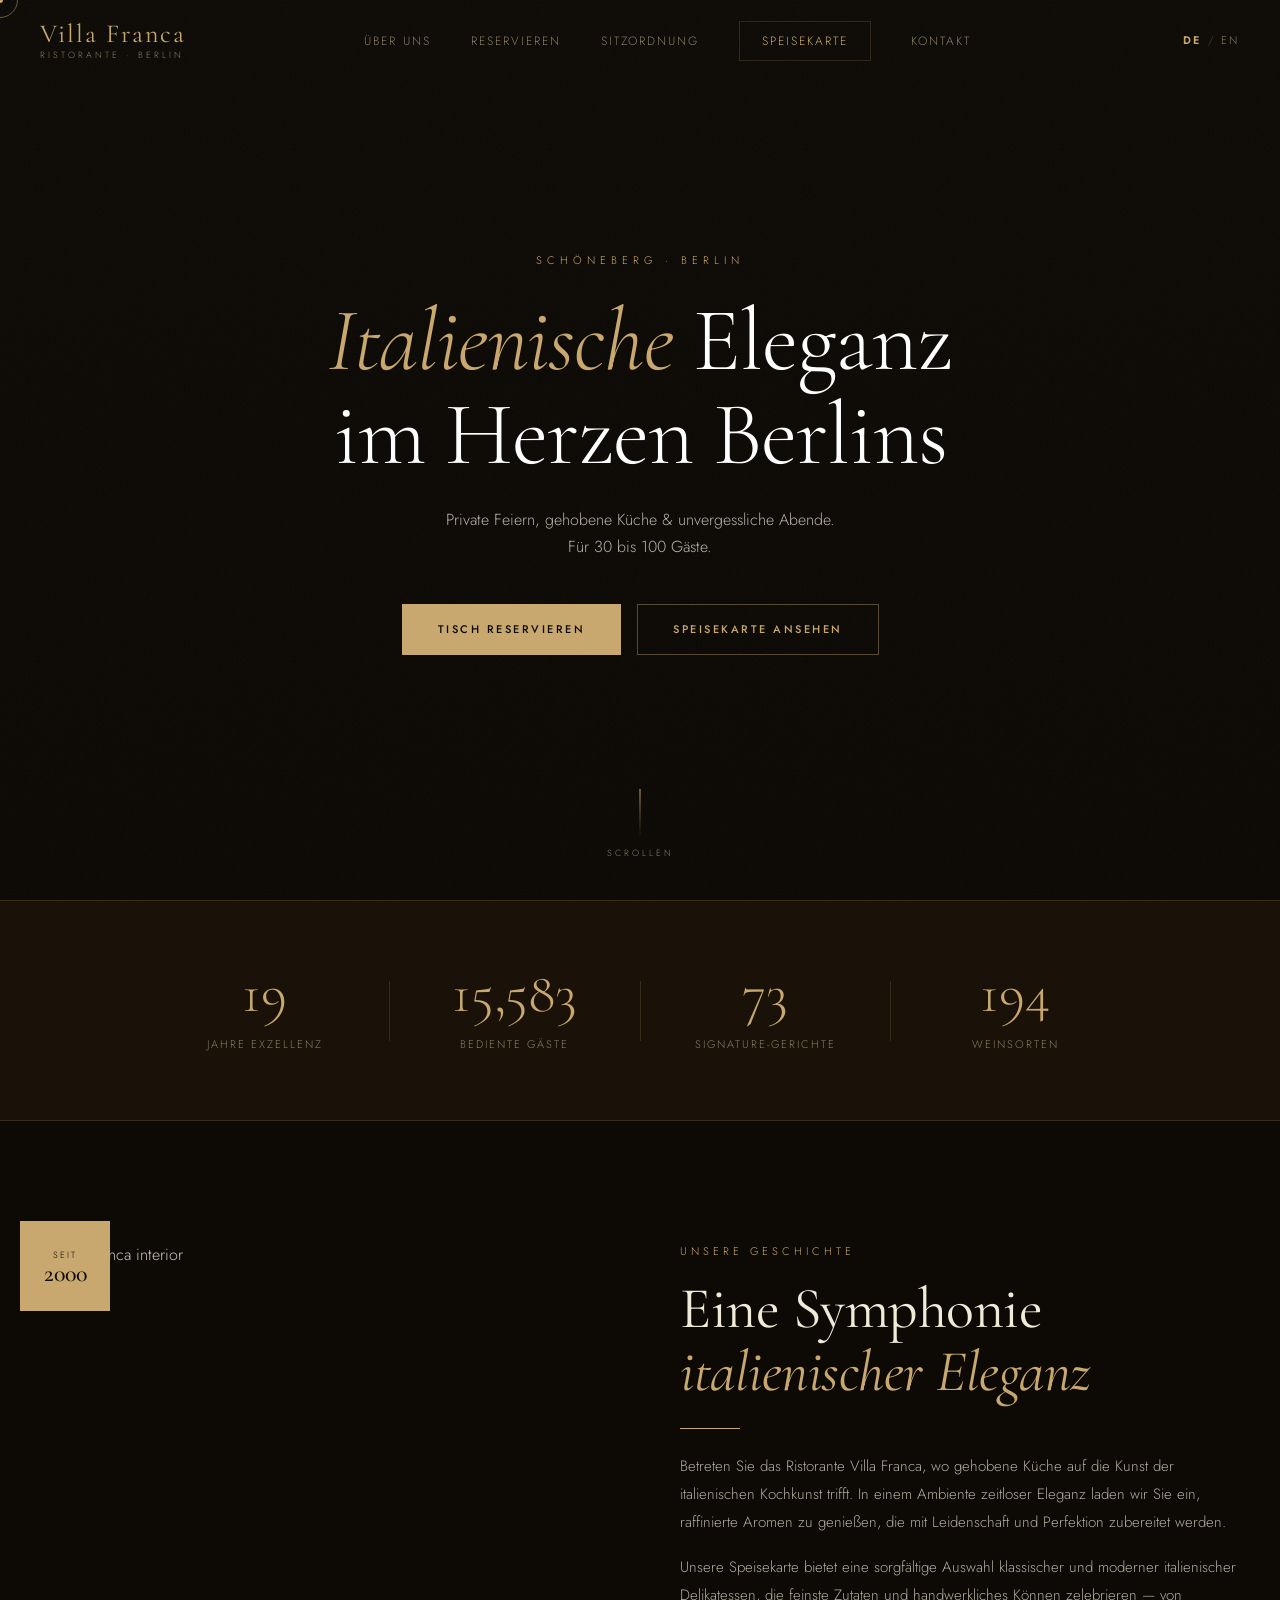
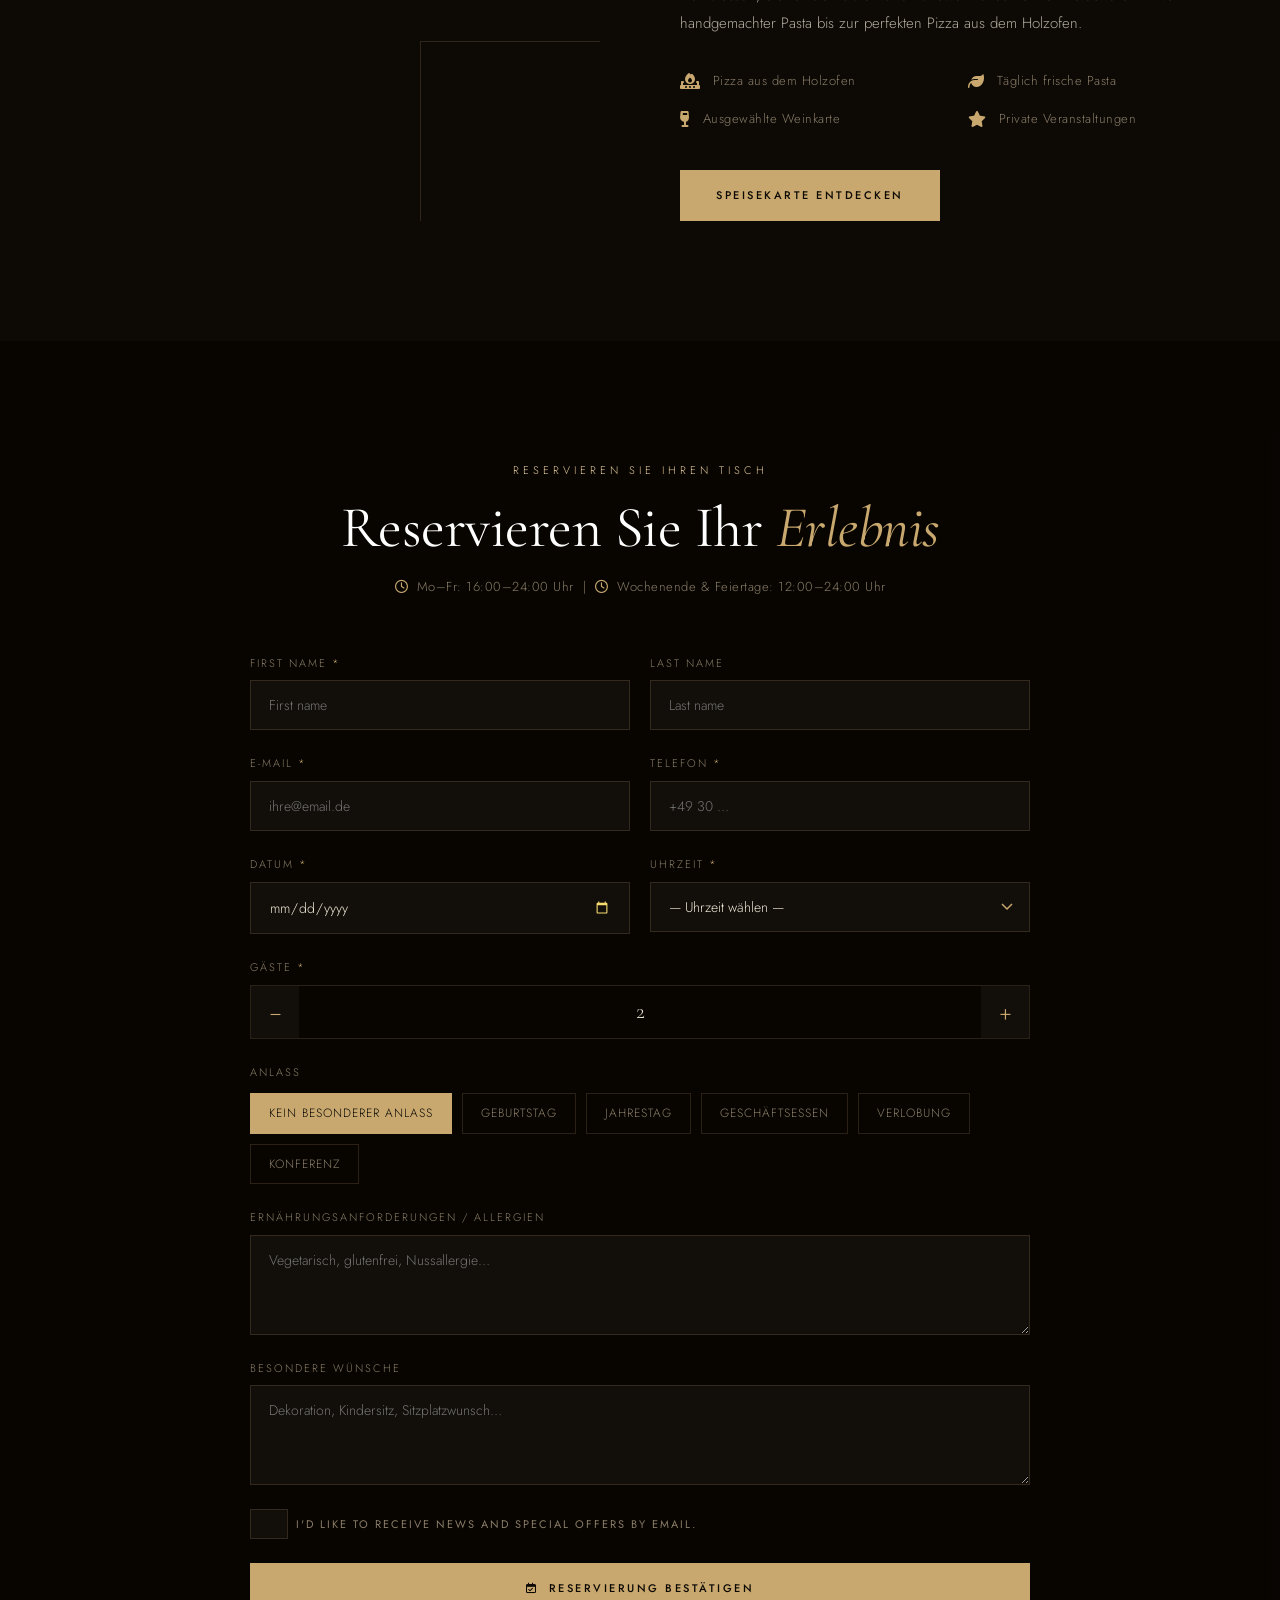
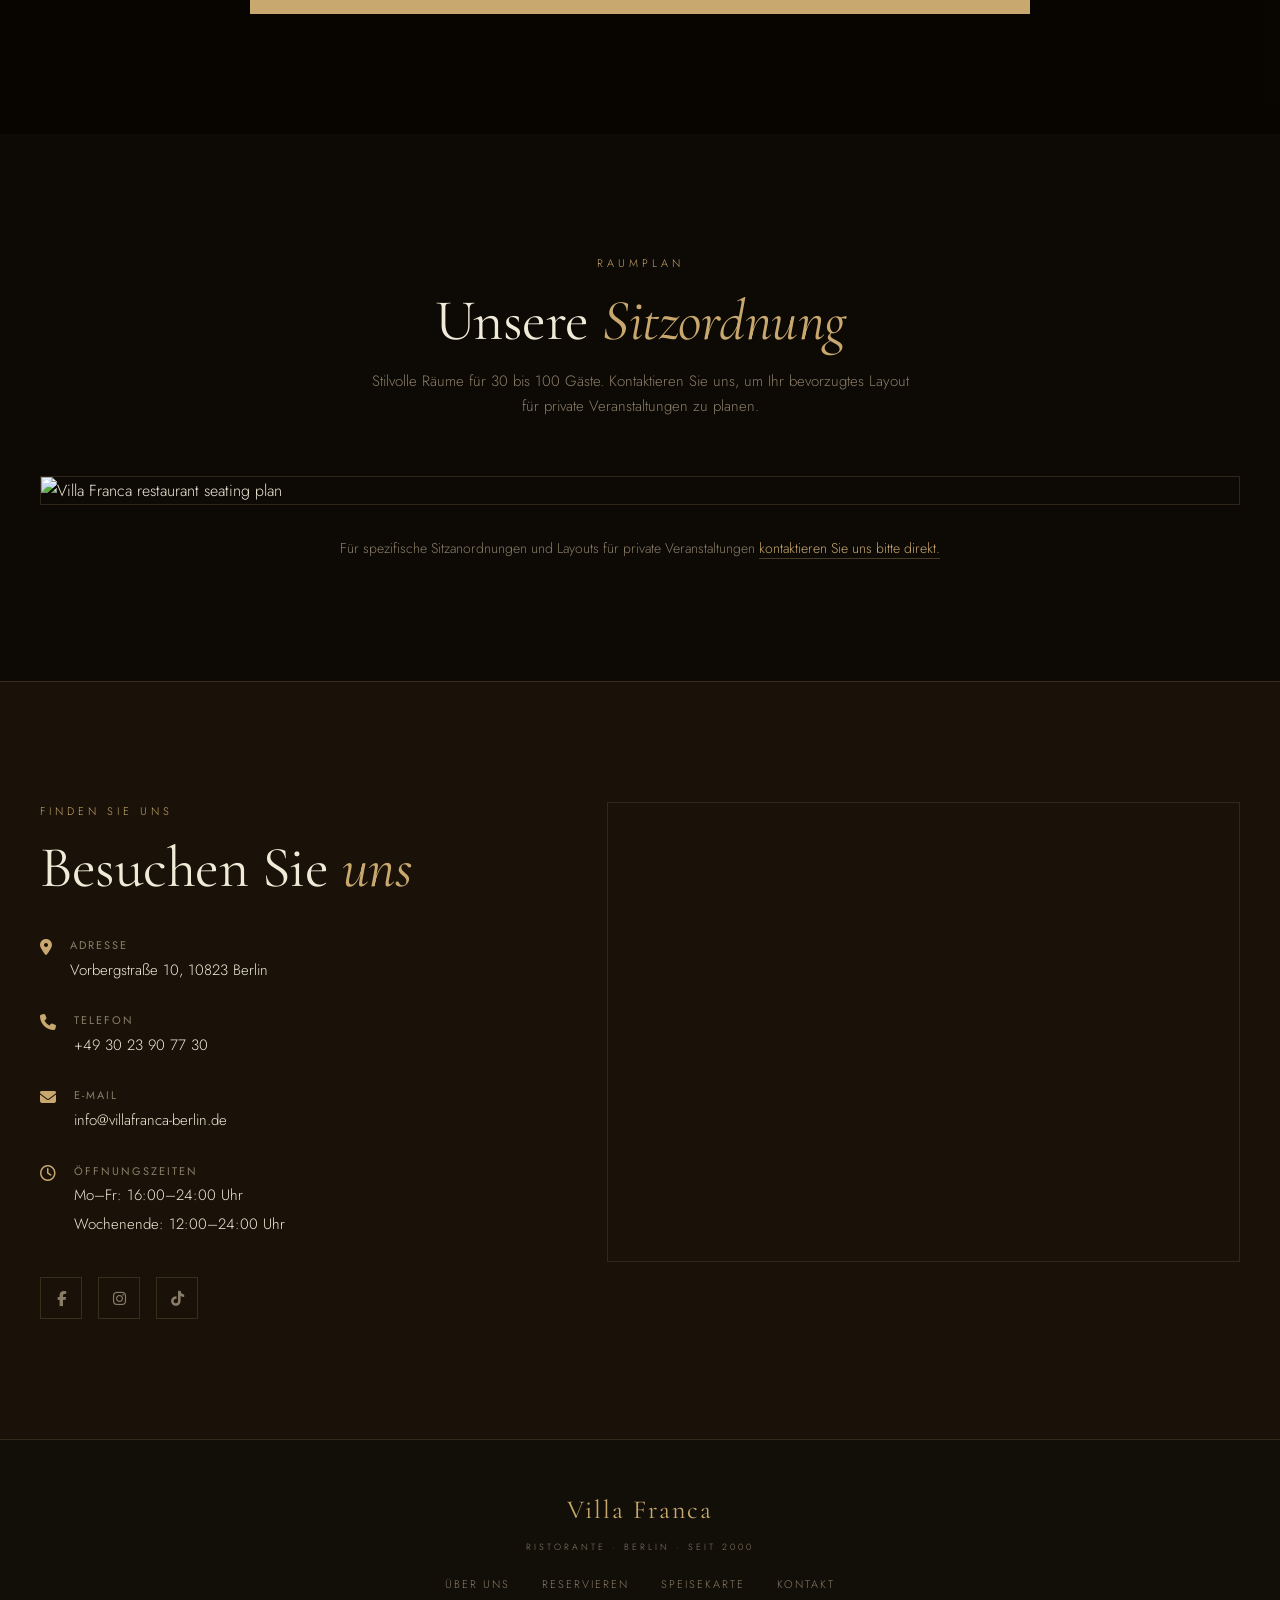
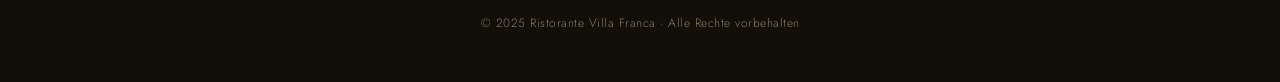
==== index.html @ 0a456e8c "reservation form" ====
<!DOCTYPE html>
<html lang="en">
<head>
  <meta charset="UTF-8">
  <meta name="viewport" content="width=device-width, initial-scale=1.0">
  <title data-i18n="title.home">Ristorante Villa Franca – Berlin</title>
  <link href="https://fonts.googleapis.com/css2?family=Cormorant+Garamond:ital,wght@0,300;0,400;0,500;0,600;1,300;1,400;1,500&family=Jost:wght@300;400;500&display=swap" rel="stylesheet">
  <link rel="stylesheet" href="https://cdnjs.cloudflare.com/ajax/libs/font-awesome/6.5.0/css/all.min.css">
  <link rel="stylesheet" href="style.css">
  <noscript><style>body{visibility:visible!important;}</style></noscript>
</head>
<body>

  <!-- PRELOADER -->
  <div id="preloader">
    <div class="preloader-inner">
      <span class="preloader-vf">VF</span>
      <div class="preloader-line"></div>
    </div>
  </div>

  <!-- CURSOR -->
  <div class="cursor-dot"></div>
  <div class="cursor-circle"></div>

  <!-- NAV -->
  <nav id="navbar">
    <div class="nav-inner">
      <div class="nav-logo">
        <a href="index.html">
          <span class="logo-vf">Villa Franca</span>
          <span class="logo-sub">RISTORANTE · BERLIN</span>
        </a>
      </div>
      <ul class="nav-links">
        <li><a href="#about" data-i18n="nav.about">About</a></li>
        <li><a href="#reservation" data-i18n="nav.reserve">Reserve</a></li>
        <li><a href="#seatplan" data-i18n="nav.seating">Seating</a></li>
        <li><a href="menu.html" class="nav-cta" data-i18n="nav.menu">Menu</a></li>
        <li><a href="#contact" data-i18n="nav.contact">Contact</a></li>
      </ul>
      <div class="lang-switch" id="langSwitch">
        <button type="button" class="lang-btn" data-lang="de">DE</button>
        <span class="lang-sep">/</span>
        <button type="button" class="lang-btn" data-lang="en">EN</button>
      </div>
      <button class="nav-burger" id="navBurger" aria-label="Menu">
        <span></span><span></span><span></span>
      </button>
    </div>
    <div class="nav-mobile" id="navMobile">
      <ul>
        <li><a href="#about" data-i18n="nav.about">About</a></li>
        <li><a href="#reservation" data-i18n="nav.reserve">Reserve</a></li>
        <li><a href="#seatplan" data-i18n="nav.seating">Seating</a></li>
        <li><a href="menu.html" data-i18n="nav.menu">Menu</a></li>
        <li><a href="#contact" data-i18n="nav.contact">Contact</a></li>
      </ul>
      <div class="lang-switch lang-switch-mobile" id="langSwitchMobile">
        <button type="button" class="lang-btn" data-lang="de">DE</button>
        <span class="lang-sep">/</span>
        <button type="button" class="lang-btn" data-lang="en">EN</button>
      </div>
    </div>
  </nav>

  <!-- HERO -->
  <section id="hero">
    <div class="hero-bg">
      <div class="hero-overlay"></div>
      <div class="hero-grain"></div>
    </div>
    <div class="hero-content">
      <p class="hero-eyebrow reveal">Schöneberg · Berlin</p>
      <h1 class="hero-title reveal" data-i18n="hero.title">
        <em>Italian</em> Elegance<br>in the Heart of Berlin
      </h1>
      <p class="hero-sub reveal" data-i18n="hero.sub">Private celebrations, fine dining & unforgettable evenings.<br>For 30 to 100 guests.</p>
      <div class="hero-actions reveal">
        <a href="#reservation" class="btn-gold" data-i18n="hero.cta.reserve">Reserve a Table</a>
        <a href="menu.html" class="btn-ghost" data-i18n="hero.cta.menu">View Menu</a>
      </div>
    </div>
    <div class="hero-scroll">
      <div class="scroll-line"></div>
      <span data-i18n="hero.scroll">Scroll</span>
    </div>
  </section>

  <!-- STATS -->
  <section id="stats">
    <div class="stats-inner">
      <div class="stat-item reveal">
        <span class="stat-num" data-target="20">0</span>
        <span class="stat-label" data-i18n="stats.years">Years of Excellence</span>
      </div>
      <div class="stat-divider"></div>
      <div class="stat-item reveal">
        <span class="stat-num" data-target="16000">0</span>
        <span class="stat-label" data-i18n="stats.guests">Guests Served</span>
      </div>
      <div class="stat-divider"></div>
      <div class="stat-item reveal">
        <span class="stat-num" data-target="75">0</span>
        <span class="stat-label" data-i18n="stats.dishes">Signature Dishes</span>
      </div>
      <div class="stat-divider"></div>
      <div class="stat-item reveal">
        <span class="stat-num" data-target="200">0</span>
        <span class="stat-label" data-i18n="stats.wines">Wine Labels</span>
      </div>
    </div>
  </section>

  <!-- ABOUT -->
  <section id="about">
    <div class="about-grid">
      <div class="about-image-col reveal">
        <div class="about-img-frame">
          <img src="https://images.unsplash.com/photo-1414235077428-338989a2e8c0?w=800&q=80" alt="Villa Franca interior" class="about-img">
          <div class="about-img-accent"></div>
        </div>
        <div class="about-badge">
          <span data-i18n="about.since">Since</span>
          <strong>2000</strong>
        </div>
      </div>
      <div class="about-text-col reveal">
        <p class="section-eyebrow" data-i18n="about.eyebrow">Our Story</p>
        <h2 class="section-title" data-i18n="about.title">A Symphony of<br><em>Italian Elegance</em></h2>
        <div class="about-divider"></div>
        <p class="about-body" data-i18n="about.body1">Step into Ristorante Villa Franca, where fine cuisine meets the art of Italian cooking. In an ambience of timeless elegance, we invite you to savour refined flavours crafted with passion and perfection.</p>
        <p class="about-body" data-i18n="about.body2">Our menu offers a careful selection of classic and modern Italian delicacies celebrating the finest ingredients and artisanal skill — from handmade pasta to the perfect wood-fired pizza.</p>
        <div class="about-features">
          <div class="about-feature">
            <i class="fa-solid fa-fire-burner"></i>
            <span data-i18n="about.feature.pizza">Wood-fired Pizza</span>
          </div>
          <div class="about-feature">
            <i class="fa-solid fa-leaf"></i>
            <span data-i18n="about.feature.pasta">Fresh Daily Pasta</span>
          </div>
          <div class="about-feature">
            <i class="fa-solid fa-wine-glass"></i>
            <span data-i18n="about.feature.wine">Curated Wine List</span>
          </div>
          <div class="about-feature">
            <i class="fa-solid fa-star"></i>
            <span data-i18n="about.feature.events">Private Events</span>
          </div>
        </div>
        <a href="menu.html" class="btn-gold" data-i18n="about.cta">Explore the Menu</a>
      </div>
    </div>
  </section>

  <!-- RESERVATION -->
  <section id="reservation">
    <div class="reservation-bg">
      <div class="reservation-overlay"></div>
    </div>
    <div class="reservation-inner">
      <div class="reservation-header reveal">
        <p class="section-eyebrow light" data-i18n="reservation.eyebrow">Book Your Table</p>
        <h2 class="section-title light" data-i18n="reservation.title">Reserve Your <em>Experience</em></h2>
        <p class="reservation-note" data-i18n="reservation.hours">
          <i class="fa-regular fa-clock"></i> Mon–Fri: 16:00–24:00 &nbsp;|&nbsp;
          <i class="fa-regular fa-clock"></i> Weekends & Holidays: 12:00–24:00
        </p>
      </div>

      <form class="reservation-form reveal" id="reservationForm" novalidate>
        <div class="form-row">
          <div class="form-group">
            <label for="res-firstname" data-i18n="form.label.firstname">First Name <span class="req">*</span></label>
            <input data-i18n-placeholder="form.placeholder.firstname" type="text" id="res-firstname" placeholder="First name" required>
          </div>
          <div class="form-group">
            <label for="res-lastname" data-i18n="form.label.lastname">Last Name</label>
            <input data-i18n-placeholder="form.placeholder.lastname" type="text" id="res-lastname" placeholder="Last name">
          </div>
        </div>
        <div class="form-row">
          <div class="form-group">
            <label for="res-email" data-i18n="form.label.email">Email <span class="req">*</span></label>
            <input data-i18n-placeholder="form.placeholder.email" type="email" id="res-email" placeholder="your@email.com" required>
          </div>
          <div class="form-group">
            <label for="res-phone" data-i18n="form.label.phone">Phone <span class="req">*</span></label>
            <input type="tel" id="res-phone" placeholder="+49 30 …" required>
          </div>
        </div>
        <div class="form-row">
          <div class="form-group">
            <label for="res-date" data-i18n="form.label.date">Date <span class="req">*</span></label>
            <input type="date" id="res-date" required>
          </div>
          <div class="form-group">
            <label for="res-time" data-i18n="form.label.time">Time <span class="req">*</span></label>
            <select id="res-time" required>
              <option value="" data-i18n="form.select.time">— Select time —</option>
              <option>12:00</option><option>12:30</option>
              <option>13:00</option><option>13:30</option>
              <option>14:00</option><option>14:30</option>
              <option>16:00</option><option>16:30</option>
              <option>17:00</option><option>17:30</option>
              <option>18:00</option><option>18:30</option>
              <option>19:00</option><option>19:30</option>
              <option>20:00</option><option>20:30</option>
              <option>21:00</option><option>21:30</option>
              <option>22:00</option><option>22:30</option>
              <option>23:00</option><option>23:30</option>
            </select>
          </div>
        </div>

        <div class="form-group full">
          <label data-i18n="form.label.guests">Guests <span class="req">*</span></label>
          <div class="guest-counter">
            <button type="button" class="guest-btn" id="guestMinus">−</button>
            <span id="guestCount">2</span>
            <button type="button" class="guest-btn" id="guestPlus">+</button>
            <input type="hidden" id="res-guests" value="2">
          </div>
        </div>

        <div class="form-group full">
          <label for="res-occasion" data-i18n="form.label.occasion">Occasion</label>
          <div class="occasion-pills" id="occasionPills">
            <button type="button" class="pill" data-val="" data-i18n="pill.none">No special occasion</button>
            <button type="button" class="pill" data-val="Birthday" data-i18n="pill.birthday">Birthday</button>
            <button type="button" class="pill" data-val="Anniversary" data-i18n="pill.anniversary">Anniversary</button>
            <button type="button" class="pill" data-val="Business" data-i18n="pill.business">Business dinner</button>
            <button type="button" class="pill" data-val="Engagement" data-i18n="pill.engagement">Engagement</button>
            <button type="button" class="pill" data-val="Conference" data-i18n="pill.conference">Conference</button>
          </div>
          <input type="hidden" id="res-occasion" value="">
        </div>

        <div class="form-group full">
          <label for="res-allergies" data-i18n="form.label.allergies">Dietary requirements / Allergies</label>
          <textarea data-i18n-placeholder="form.placeholder.allergies" id="res-allergies" rows="3" placeholder="Vegetarian, gluten-free, nut allergy…"></textarea>
        </div>

        <div class="form-group full">
          <label for="res-message" data-i18n="form.label.message">Special requests</label>
          <textarea data-i18n-placeholder="form.placeholder.message" id="res-message" rows="3" placeholder="Decoration, high chair, seating preference…"></textarea>
        </div>

        <div class="form-group full">
          <label for="res-marketing" style="display:flex;align-items:center;gap:8px;font-weight:400;cursor:pointer;">
            <input type="checkbox" id="res-marketing" style="width:16px;height:16px;flex:none;">
            <span data-i18n="form.label.marketing">I'd like to receive news and special offers by email.</span>
          </label>
        </div>

        <div class="form-submit">
          <button type="submit" class="btn-gold btn-full" data-i18n="form.submit">
            <i class="fa-regular fa-calendar-check"></i> Confirm Reservation
          </button>
        </div>
      </form>

      <div class="reservation-success" id="resSuccess">
        <div class="success-icon"><i class="fa-solid fa-circle-check"></i></div>
        <h3 data-i18n="success.title">Reservation Received!</h3>
        <p data-i18n="success.body">Thank you. We'll confirm your booking within 24 hours at the email address provided.</p>
        <p style="font-size:14px;opacity:0.85;margin:4px 0;">
          <span data-i18n="success.code.label">Confirmation code:</span>
          <strong id="successCode"></strong>
        </p>
        <p id="successDetails" style="font-size:14px;opacity:0.85;margin:4px 0 16px;"></p>
        <a href="#" class="btn-gold" onclick="resetForm()" data-i18n="success.cta">Make another reservation</a>
      </div>
    </div>
  </section>

  <!-- SEAT PLAN -->
  <section id="seatplan">
    <div class="seatplan-inner">
      <div class="seatplan-header reveal">
        <p class="section-eyebrow" data-i18n="seatplan.eyebrow">Floor Plan</p>
        <h2 class="section-title" data-i18n="seatplan.title">Our <em>Seating</em> Arrangement</h2>
        <p class="seatplan-desc" data-i18n="seatplan.desc">Stylish rooms for 30 to 100 guests. Contact us to arrange your preferred layout for private events.</p>
      </div>
      <div class="seatplan-visual reveal">
        <div class="seatplan-frame">
          <img src="https://villafranca-berlin.de/img/entire.jpg" alt="Villa Franca restaurant seating plan" class="seatplan-img">
        </div>
      </div>
      <div class="seatplan-cta reveal">
        <p data-i18n="seatplan.cta">For specific seating arrangements and private event layouts, please <a href="#contact">contact us directly.</a></p>
      </div>
    </div>
  </section>

  <!-- CONTACT -->
  <section id="contact">
    <div class="contact-inner">
      <div class="contact-info reveal">
        <p class="section-eyebrow" data-i18n="contact.eyebrow">Find Us</p>
        <h2 class="section-title" data-i18n="contact.title">Come <em>Visit Us</em></h2>
        <div class="contact-details">
          <div class="contact-item">
            <i class="fa-solid fa-location-dot"></i>
            <div>
              <strong data-i18n="contact.label.address">Address</strong>
              <span>Vorbergstraße 10, 10823 Berlin</span>
            </div>
          </div>
          <div class="contact-item">
            <i class="fa-solid fa-phone"></i>
            <div>
              <strong data-i18n="contact.label.phone">Phone</strong>
              <span><a href="tel:+493023907730">+49 30 23 90 77 30</a></span>
            </div>
          </div>
          <div class="contact-item">
            <i class="fa-solid fa-envelope"></i>
            <div>
              <strong data-i18n="contact.label.email">Email</strong>
              <span><a href="mailto:info@villafranca-berlin.de">info@villafranca-berlin.de</a></span>
            </div>
          </div>
          <div class="contact-item">
            <i class="fa-regular fa-clock"></i>
            <div>
              <strong data-i18n="contact.label.hours">Hours</strong>
              <span data-i18n="contact.hours.weekday">Mon–Fri: 16:00–24:00</span>
              <span data-i18n="contact.hours.weekend">Weekends: 12:00–24:00</span>
            </div>
          </div>
        </div>
        <div class="social-links">
          <a href="https://www.facebook.com/profile.php?id=100063453582260" target="_blank" aria-label="Facebook"><i class="fa-brands fa-facebook-f"></i></a>
          <a href="https://www.instagram.com/villa_franca_berlin/" target="_blank" aria-label="Instagram"><i class="fa-brands fa-instagram"></i></a>
          <a href="https://www.tiktok.com/@ristoirante.villa.franca" target="_blank" aria-label="TikTok"><i class="fa-brands fa-tiktok"></i></a>
        </div>
      </div>
      <div class="contact-map reveal">
        <iframe
          src="https://www.google.com/maps/embed?pb=!1m18!1m12!1m3!1d2429.448039676664!2d13.35177157667924!3d52.4891288720531!2m3!1f0!2f0!3f0!3m2!1i1024!2i768!4f13.1!3m3!1m2!1s0x47a85195a975af61%3A0x420ec8a86c4e70b4!2sVilla%20Franca%20Berlin!5e0!3m2!1sen!2smk!4v1741786670525!5m2!1sen!2smk"
          allowfullscreen="" loading="lazy" referrerpolicy="no-referrer-when-downgrade">
        </iframe>
      </div>
    </div>
  </section>

  <!-- FOOTER -->
  <footer>
    <div class="footer-inner">
      <div class="footer-brand">
        <span class="logo-vf">Villa Franca</span>
        <span class="logo-sub" data-i18n="footer.brand.sub">RISTORANTE · BERLIN · SINCE 2000</span>
      </div>
      <div class="footer-links">
        <a href="#about" data-i18n="nav.about">About</a>
        <a href="#reservation" data-i18n="nav.reserve">Reserve</a>
        <a href="menu.html" data-i18n="nav.menu">Menu</a>
        <a href="#contact" data-i18n="nav.contact">Contact</a>
      </div>
      <p class="footer-copy" data-i18n="footer.copy">© 2025 Ristorante Villa Franca · All Rights Reserved</p>
    </div>
  </footer>

  <script src="i18n.js"></script>
  <script src="config.js"></script>
  <script src="script.js"></script>
</body>
</html>
---- style.css ----
/* ============================================================
   VILLA FRANCA – Main Stylesheet
   Luxury Italian Restaurant · Berlin
   ============================================================ */

@import url('https://fonts.googleapis.com/css2?family=Cormorant+Garamond:ital,wght@0,300;0,400;0,500;0,600;1,300;1,400;1,500&family=Jost:wght@300;400;500&display=swap');

:root {
  --gold:        #c8a86e;
  --gold-light:  #e2c99a;
  --gold-dark:   #9e7d4a;
  --bg:          #0d0a06;
  --bg-2:        #120e08;
  --surface:     #1a1208;
  --surface-2:   #221a0c;
  --text:        #f0ead8;
  --text-muted:  #8a7d68;
  --border:      rgba(200, 168, 110, 0.18);
  --shadow:      0 20px 60px rgba(0,0,0,0.6);
  --font-display: 'Cormorant Garamond', Georgia, serif;
  --font-body:    'Jost', sans-serif;
  --nav-h:       80px;
}

*, *::before, *::after { margin: 0; padding: 0; box-sizing: border-box; }
html { scroll-behavior: smooth; font-size: 16px; }

body {
  background: var(--bg);
  color: var(--text);
  font-family: var(--font-body);
  font-weight: 300;
  line-height: 1.7;
  overflow-x: hidden;
  cursor: none;
}

img { max-width: 100%; display: block; }
a { color: inherit; text-decoration: none; }
ul { list-style: none; }
button { cursor: none; border: none; background: none; font: inherit; }

/* ── CURSOR ── */
.cursor-dot,
.cursor-circle {
  position: fixed;
  border-radius: 50%;
  pointer-events: none;
  z-index: 9999;
  transition: opacity 0.3s;
}
.cursor-dot {
  width: 6px; height: 6px;
  background: var(--gold);
  transform: translate(-50%, -50%);
}
.cursor-circle {
  width: 36px; height: 36px;
  border: 1px solid rgba(200,168,110,0.5);
  transform: translate(-50%, -50%);
  transition: transform 0.1s ease, width 0.2s, height 0.2s, border-color 0.2s;
}
body:hover .cursor-dot { opacity: 1; }

/* ── PRELOADER ── */
#preloader {
  position: fixed; inset: 0;
  background: var(--bg);
  z-index: 9998;
  display: flex;
  align-items: center;
  justify-content: center;
  transition: opacity 0.8s ease, visibility 0.8s ease;
}
#preloader.hidden { opacity: 0; visibility: hidden; }
.preloader-inner { text-align: center; }
.preloader-vf {
  font-family: var(--font-display);
  font-size: 72px;
  font-weight: 300;
  color: var(--gold);
  letter-spacing: 12px;
  display: block;
  animation: pulse 1.5s ease-in-out infinite;
}
.preloader-line {
  width: 0;
  height: 1px;
  background: var(--gold);
  margin: 16px auto 0;
  animation: lineGrow 1.5s ease forwards 0.3s;
}
@keyframes pulse { 0%,100%{ opacity:1 } 50%{ opacity:0.4 } }
@keyframes lineGrow { to { width: 100px; } }

/* ── NAVBAR ── */
#navbar {
  position: fixed;
  top: 0; left: 0; right: 0;
  z-index: 100;
  transition: background 0.4s, box-shadow 0.4s;
}
#navbar.scrolled {
  background: rgba(10, 7, 3, 0.96);
  backdrop-filter: blur(20px);
  box-shadow: 0 1px 0 var(--border);
}
.nav-inner {
  max-width: 1300px;
  margin: 0 auto;
  padding: 0 40px;
  height: var(--nav-h);
  display: flex;
  align-items: center;
  justify-content: space-between;
}
.nav-logo a {
  display: flex;
  flex-direction: column;
  line-height: 1;
}
.logo-vf {
  font-family: var(--font-display);
  font-size: 26px;
  font-weight: 400;
  color: var(--gold);
  letter-spacing: 2px;
}
.logo-sub {
  font-size: 9px;
  letter-spacing: 3px;
  color: var(--text-muted);
  margin-top: 3px;
}
.nav-links {
  display: flex;
  align-items: center;
  gap: 40px;
}
.nav-links a {
  font-size: 12px;
  letter-spacing: 2px;
  text-transform: uppercase;
  color: var(--text-muted);
  transition: color 0.3s;
  position: relative;
}
.nav-links a::after {
  content: '';
  position: absolute;
  bottom: -4px; left: 0;
  width: 0; height: 1px;
  background: var(--gold);
  transition: width 0.3s;
}
.nav-links a:hover,
.nav-links a.active {
  color: var(--gold);
}
.nav-links a:hover::after,
.nav-links a.active::after { width: 100%; }
.nav-cta {
  padding: 10px 22px;
  border: 1px solid var(--border) !important;
  color: var(--gold) !important;
  transition: background 0.3s, border-color 0.3s !important;
}
.nav-cta:hover {
  background: var(--gold) !important;
  color: var(--bg) !important;
}
.nav-cta::after { display: none !important; }

/* ── LANGUAGE SWITCH ── */
html:not(.i18n-ready) body { visibility: hidden; }

.lang-switch {
  display: flex;
  align-items: center;
  gap: 6px;
  margin-left: 32px;
}
.lang-btn {
  font-family: var(--font-body, inherit);
  font-size: 11px;
  letter-spacing: 1.5px;
  background: none;
  border: none;
  color: var(--text-muted);
  cursor: pointer;
  padding: 4px 2px;
  transition: color 0.3s;
}
.lang-btn:hover { color: var(--gold); }
.lang-btn.active {
  color: var(--gold);
  font-weight: 600;
}
.lang-sep {
  color: var(--text-muted);
  font-size: 11px;
  opacity: 0.5;
}
.lang-switch-mobile {
  margin: 20px 0 0;
  justify-content: flex-start;
}

.nav-burger {
  display: none;
  flex-direction: column;
  gap: 5px;
  width: 28px;
}
.nav-burger span {
  display: block;
  height: 1px;
  background: var(--gold);
  transition: 0.3s;
}
.nav-mobile {
  display: none;
  background: rgba(10,7,3,0.98);
  padding: 24px 40px;
}
.nav-mobile ul { display: flex; flex-direction: column; gap: 16px; }
.nav-mobile a {
  font-size: 13px;
  letter-spacing: 2px;
  text-transform: uppercase;
  color: var(--text-muted);
}
.nav-mobile a:hover { color: var(--gold); }

/* ── SECTION COMMONS ── */
.section-eyebrow {
  font-size: 11px;
  letter-spacing: 4px;
  text-transform: uppercase;
  color: var(--gold);
  margin-bottom: 16px;
  display: block;
}
.section-eyebrow.light { color: var(--gold-light); }
.section-title {
  font-family: var(--font-display);
  font-size: clamp(36px, 5vw, 58px);
  font-weight: 400;
  line-height: 1.1;
  letter-spacing: -0.5px;
  color: var(--text);
}
.section-title em { font-style: italic; color: var(--gold); }
.section-title.light { color: #fff; }

/* ── BUTTONS ── */
.btn-gold {
  display: inline-flex;
  align-items: center;
  gap: 10px;
  padding: 16px 36px;
  background: var(--gold);
  color: var(--bg);
  font-family: var(--font-body);
  font-size: 11px;
  font-weight: 500;
  letter-spacing: 2.5px;
  text-transform: uppercase;
  transition: all 0.3s;
  position: relative;
  overflow: hidden;
}
.btn-gold::before {
  content: '';
  position: absolute;
  inset: 0;
  background: var(--gold-light);
  transform: scaleX(0);
  transform-origin: left;
  transition: transform 0.3s;
}
.btn-gold:hover::before { transform: scaleX(1); }
.btn-gold:hover { color: var(--bg); }
.btn-gold span, .btn-gold i { position: relative; z-index: 1; }

.btn-ghost {
  display: inline-flex;
  align-items: center;
  padding: 15px 35px;
  border: 1px solid rgba(200,168,110,0.4);
  color: var(--gold);
  font-size: 11px;
  font-weight: 500;
  letter-spacing: 2.5px;
  text-transform: uppercase;
  transition: all 0.3s;
}
.btn-ghost:hover {
  border-color: var(--gold);
  background: rgba(200,168,110,0.08);
}
.btn-full { width: 100%; justify-content: center; }

/* ── REVEAL ANIMATIONS ── */
.reveal {
  opacity: 0;
  transform: translateY(30px);
  transition: opacity 0.8s ease, transform 0.8s ease;
}
.reveal.visible {
  opacity: 1;
  transform: translateY(0);
}

/* ── HERO ── */
#hero {
  position: relative;
  min-height: 100vh;
  display: flex;
  align-items: center;
  justify-content: center;
  overflow: hidden;
}
.hero-bg {
  position: absolute;
  inset: 0;
  background: url('https://images.unsplash.com/photo-1517248135467-4c7edcad34c4?w=1800&q=80') center/cover no-repeat;
}
.hero-overlay {
  position: absolute;
  inset: 0;
  background: linear-gradient(
    to bottom,
    rgba(10,7,3,0.3) 0%,
    rgba(10,7,3,0.65) 50%,
    rgba(10,7,3,0.92) 100%
  );
}
.hero-grain {
  position: absolute;
  inset: 0;
  opacity: 0.04;
  background-image: url("data:image/svg+xml,%3Csvg viewBox='0 0 256 256' xmlns='http://www.w3.org/2000/svg'%3E%3Cfilter id='n'%3E%3CfeTurbulence type='fractalNoise' baseFrequency='0.9' numOctaves='4' stitchTiles='stitch'/%3E%3C/filter%3E%3Crect width='100%25' height='100%25' filter='url(%23n)'/%3E%3C/svg%3E");
  background-size: 256px;
}
.hero-content {
  position: relative;
  z-index: 1;
  text-align: center;
  max-width: 900px;
  padding: 0 24px;
}
.hero-eyebrow {
  display: inline-block;
  font-size: 11px;
  letter-spacing: 5px;
  text-transform: uppercase;
  color: var(--gold);
  margin-bottom: 24px;
  transition-delay: 0.2s;
}
.hero-title {
  font-family: var(--font-display);
  font-size: clamp(48px, 7vw, 96px);
  font-weight: 300;
  line-height: 1.05;
  letter-spacing: -1px;
  color: #fff;
  margin-bottom: 24px;
  transition-delay: 0.35s;
}
.hero-title em { font-style: italic; color: var(--gold); }
.hero-sub {
  font-size: 16px;
  font-weight: 300;
  color: rgba(240,234,216,0.75);
  margin-bottom: 44px;
  line-height: 1.7;
  transition-delay: 0.5s;
}
.hero-actions {
  display: flex;
  gap: 16px;
  justify-content: center;
  flex-wrap: wrap;
  transition-delay: 0.65s;
}
.hero-scroll {
  position: absolute;
  bottom: 40px;
  left: 50%;
  transform: translateX(-50%);
  display: flex;
  flex-direction: column;
  align-items: center;
  gap: 8px;
  z-index: 2;
}
.scroll-line {
  width: 1px;
  height: 48px;
  background: linear-gradient(to bottom, var(--gold), transparent);
  animation: scrollPulse 2s ease-in-out infinite;
}
.hero-scroll span {
  font-size: 9px;
  letter-spacing: 3px;
  text-transform: uppercase;
  color: var(--text-muted);
}
@keyframes scrollPulse {
  0%,100%{ opacity:0.4; transform: scaleY(1); }
  50%{ opacity:1; transform: scaleY(1.2); }
}

/* ── STATS ── */
#stats {
  padding: 64px 40px;
  background: var(--surface);
  border-top: 1px solid var(--border);
  border-bottom: 1px solid var(--border);
}
.stats-inner {
  max-width: 1000px;
  margin: 0 auto;
  display: flex;
  align-items: center;
  justify-content: center;
  gap: 0;
}
.stat-item {
  flex: 1;
  text-align: center;
  padding: 0 40px;
}
.stat-num {
  display: block;
  font-family: var(--font-display);
  font-size: 56px;
  font-weight: 300;
  color: var(--gold);
  line-height: 1;
  margin-bottom: 8px;
}
.stat-label {
  font-size: 11px;
  letter-spacing: 2px;
  text-transform: uppercase;
  color: var(--text-muted);
}
.stat-divider {
  width: 1px;
  height: 60px;
  background: var(--border);
  flex-shrink: 0;
}

/* ── ABOUT ── */
#about {
  padding: 120px 40px;
  max-width: 1300px;
  margin: 0 auto;
}
.about-grid {
  display: grid;
  grid-template-columns: 1fr 1fr;
  gap: 80px;
  align-items: center;
}
.about-image-col { position: relative; }
.about-img-frame {
  position: relative;
  overflow: hidden;
}
.about-img {
  width: 100%;
  height: 580px;
  object-fit: cover;
  display: block;
  filter: brightness(0.85) saturate(0.9);
  transition: transform 0.8s ease, filter 0.4s;
}
.about-img-frame:hover .about-img {
  transform: scale(1.03);
  filter: brightness(0.95) saturate(1);
}
.about-img-accent {
  position: absolute;
  bottom: -20px;
  right: -20px;
  width: 200px;
  height: 200px;
  border: 1px solid var(--border);
  pointer-events: none;
}
.about-badge {
  position: absolute;
  top: -20px;
  left: -20px;
  width: 90px;
  height: 90px;
  background: var(--gold);
  display: flex;
  flex-direction: column;
  align-items: center;
  justify-content: center;
  z-index: 2;
}
.about-badge span {
  font-size: 9px;
  letter-spacing: 2px;
  text-transform: uppercase;
  color: var(--bg);
}
.about-badge strong {
  font-family: var(--font-display);
  font-size: 24px;
  font-weight: 500;
  color: var(--bg);
  line-height: 1;
}
.about-divider {
  width: 60px;
  height: 1px;
  background: var(--gold);
  margin: 24px 0;
}
.about-body {
  font-size: 15px;
  color: rgba(240,234,216,0.72);
  margin-bottom: 18px;
  line-height: 1.85;
}
.about-features {
  display: grid;
  grid-template-columns: 1fr 1fr;
  gap: 16px;
  margin: 32px 0 40px;
}
.about-feature {
  display: flex;
  align-items: center;
  gap: 12px;
  font-size: 13px;
  letter-spacing: 0.5px;
  color: var(--text-muted);
}
.about-feature i { color: var(--gold); font-size: 16px; }

/* ── RESERVATION ── */
#reservation {
  position: relative;
  padding: 120px 40px;
  overflow: hidden;
}
.reservation-bg {
  position: absolute;
  inset: 0;
  background: url('https://images.unsplash.com/photo-1559339352-11d035aa65de?w=1800&q=80') center/cover no-repeat fixed;
}
.reservation-overlay {
  position: absolute;
  inset: 0;
  background: rgba(8, 5, 2, 0.93);
}
.reservation-inner {
  position: relative;
  z-index: 1;
  max-width: 780px;
  margin: 0 auto;
}
.reservation-header {
  text-align: center;
  margin-bottom: 56px;
}
.reservation-note {
  margin-top: 16px;
  font-size: 13px;
  color: var(--text-muted);
  letter-spacing: 0.5px;
}
.reservation-note i { color: var(--gold); margin-right: 4px; }

/* Form */
.reservation-form {
  display: flex;
  flex-direction: column;
  gap: 24px;
}
.form-row {
  display: grid;
  grid-template-columns: 1fr 1fr;
  gap: 20px;
}
.form-group {
  display: flex;
  flex-direction: column;
  gap: 8px;
}
.form-group.full { grid-column: 1 / -1; }
.form-group label {
  font-size: 11px;
  letter-spacing: 2px;
  text-transform: uppercase;
  color: var(--text-muted);
}
.req { color: var(--gold); }
.form-group input,
.form-group select,
.form-group textarea {
  background: rgba(255,255,255,0.04);
  border: 1px solid var(--border);
  color: var(--text);
  padding: 14px 18px;
  font-family: var(--font-body);
  font-size: 14px;
  font-weight: 300;
  outline: none;
  transition: border-color 0.3s, background 0.3s;
  width: 100%;
  -webkit-appearance: none;
  appearance: none;
}
.form-group input:focus,
.form-group select:focus,
.form-group textarea:focus {
  border-color: var(--gold);
  background: rgba(200,168,110,0.04);
}
.form-group select {
  background-image: url("data:image/svg+xml,%3Csvg xmlns='http://www.w3.org/2000/svg' width='12' height='8' viewBox='0 0 12 8'%3E%3Cpath d='M1 1l5 5 5-5' stroke='%23c8a86e' stroke-width='1.5' fill='none'/%3E%3C/svg%3E");
  background-repeat: no-repeat;
  background-position: right 16px center;
  padding-right: 40px;
  background-color: rgba(255,255,255,0.04);
}
.form-group select option { background: #1a1208; color: var(--text); }
.form-group textarea { resize: vertical; min-height: 100px; }
.form-group input[type="date"]::-webkit-calendar-picker-indicator {
  filter: invert(0.7) sepia(1) hue-rotate(10deg) saturate(2);
}

/* Guest counter */
.guest-counter {
  display: flex;
  align-items: center;
  border: 1px solid var(--border);
  overflow: hidden;
}
.guest-btn {
  width: 48px;
  height: 52px;
  background: rgba(255,255,255,0.04);
  color: var(--gold);
  font-size: 22px;
  line-height: 1;
  transition: background 0.2s;
  border: none;
  cursor: none;
}
.guest-btn:hover { background: rgba(200,168,110,0.12); }
#guestCount {
  flex: 1;
  text-align: center;
  font-family: var(--font-display);
  font-size: 22px;
  color: var(--text);
  user-select: none;
}

/* Occasion pills */
.occasion-pills {
  display: flex;
  flex-wrap: wrap;
  gap: 10px;
  margin-top: 4px;
}
.pill {
  padding: 9px 18px;
  border: 1px solid var(--border);
  font-size: 12px;
  letter-spacing: 1px;
  text-transform: uppercase;
  color: var(--text-muted);
  transition: all 0.2s;
  cursor: none;
}
.pill:hover { border-color: var(--gold); color: var(--gold); }
.pill.active {
  background: var(--gold);
  border-color: var(--gold);
  color: var(--bg);
}

/* Success */
.reservation-success {
  display: none;
  text-align: center;
  padding: 60px 40px;
  border: 1px solid var(--border);
}
.reservation-success.show { display: block; }
.success-icon {
  font-size: 52px;
  color: var(--gold);
  margin-bottom: 20px;
}
.reservation-success h3 {
  font-family: var(--font-display);
  font-size: 36px;
  font-weight: 400;
  margin-bottom: 14px;
}
.reservation-success p {
  color: var(--text-muted);
  margin-bottom: 32px;
  font-size: 15px;
}

/* ── SEAT PLAN ── */
#seatplan {
  padding: 120px 40px;
  max-width: 1300px;
  margin: 0 auto;
}
.seatplan-inner { }
.seatplan-header {
  text-align: center;
  margin-bottom: 56px;
}
.seatplan-desc {
  max-width: 540px;
  margin: 16px auto 0;
  color: var(--text-muted);
  font-size: 15px;
}
.seatplan-frame {
  position: relative;
  border: 1px solid var(--border);
  overflow: hidden;
}
.seatplan-img {
  width: 100%;
  height: auto;
  display: block;
  transition: transform 0.5s ease;
}
.seatplan-frame:hover .seatplan-img {
  transform: scale(1.02);
}
.seatplan-cta {
  text-align: center;
  margin-top: 32px;
  font-size: 14px;
  color: var(--text-muted);
}
.seatplan-cta a { color: var(--gold); border-bottom: 1px solid rgba(200,168,110,0.3); }

/* ── CONTACT ── */
#contact {
  padding: 120px 40px;
  background: var(--surface);
  border-top: 1px solid var(--border);
}
.contact-inner {
  max-width: 1300px;
  margin: 0 auto;
  display: grid;
  grid-template-columns: 1fr 1.3fr;
  gap: 80px;
  align-items: start;
}
.contact-details {
  display: flex;
  flex-direction: column;
  gap: 28px;
  margin: 36px 0 40px;
}
.contact-item {
  display: flex;
  align-items: flex-start;
  gap: 18px;
}
.contact-item i {
  color: var(--gold);
  font-size: 16px;
  margin-top: 3px;
  flex-shrink: 0;
}
.contact-item div {
  display: flex;
  flex-direction: column;
  gap: 3px;
}
.contact-item strong {
  font-size: 11px;
  letter-spacing: 2px;
  text-transform: uppercase;
  color: var(--text-muted);
  font-weight: 400;
}
.contact-item span, .contact-item a {
  font-size: 15px;
  color: var(--text);
  transition: color 0.2s;
}
.contact-item a:hover { color: var(--gold); }
.social-links {
  display: flex;
  gap: 16px;
}
.social-links a {
  width: 42px; height: 42px;
  border: 1px solid var(--border);
  display: flex;
  align-items: center;
  justify-content: center;
  color: var(--text-muted);
  font-size: 15px;
  transition: all 0.2s;
}
.social-links a:hover {
  border-color: var(--gold);
  color: var(--gold);
  background: rgba(200,168,110,0.06);
}
.contact-map iframe {
  width: 100%;
  height: 460px;
  border: 1px solid var(--border);
  filter: grayscale(0.7) brightness(0.8) invert(0.1) sepia(0.2);
}

/* ── FOOTER ── */
footer {
  padding: 48px 40px;
  background: var(--bg-2);
  border-top: 1px solid var(--border);
}
.footer-inner {
  max-width: 1300px;
  margin: 0 auto;
  display: flex;
  flex-direction: column;
  align-items: center;
  gap: 20px;
  text-align: center;
}
.footer-brand {
  display: flex;
  flex-direction: column;
  align-items: center;
  gap: 4px;
}
.footer-links {
  display: flex;
  gap: 32px;
  flex-wrap: wrap;
  justify-content: center;
}
.footer-links a {
  font-size: 11px;
  letter-spacing: 2px;
  text-transform: uppercase;
  color: var(--text-muted);
  transition: color 0.2s;
}
.footer-links a:hover { color: var(--gold); }
.footer-copy {
  font-size: 12px;
  color: var(--text-muted);
  letter-spacing: 0.5px;
}

/* ── RESPONSIVE ── */
@media (max-width: 1024px) {
  .about-grid { grid-template-columns: 1fr; gap: 48px; }
  .about-img { height: 420px; }
  .contact-inner { grid-template-columns: 1fr; }
  .contact-map iframe { height: 320px; }
}

@media (max-width: 768px) {
  :root { --nav-h: 64px; }
  .nav-links { display: none; }
  #langSwitch { display: none; }
  .nav-burger { display: flex; }
  .nav-mobile.open { display: block; }
  .nav-inner { padding: 0 20px; }

  .stats-inner { flex-wrap: wrap; gap: 32px; }
  .stat-divider { display: none; }
  .stat-item { flex: 0 0 calc(50% - 16px); }

  #about, #seatplan, #contact { padding: 80px 20px; }
  #reservation { padding: 80px 20px; }
  .form-row { grid-template-columns: 1fr; }
  .about-features { grid-template-columns: 1fr; }
  .about-badge { left: 0; top: 0; }
  .about-img-accent { display: none; }

  .hero-title { font-size: clamp(40px, 10vw, 64px); }
  .hero-actions { flex-direction: column; align-items: center; }
  #stats { padding: 40px 20px; }
}

@media (max-width: 480px) {
  .stat-item { flex: 0 0 100%; }
  .hero-sub { font-size: 14px; }
}
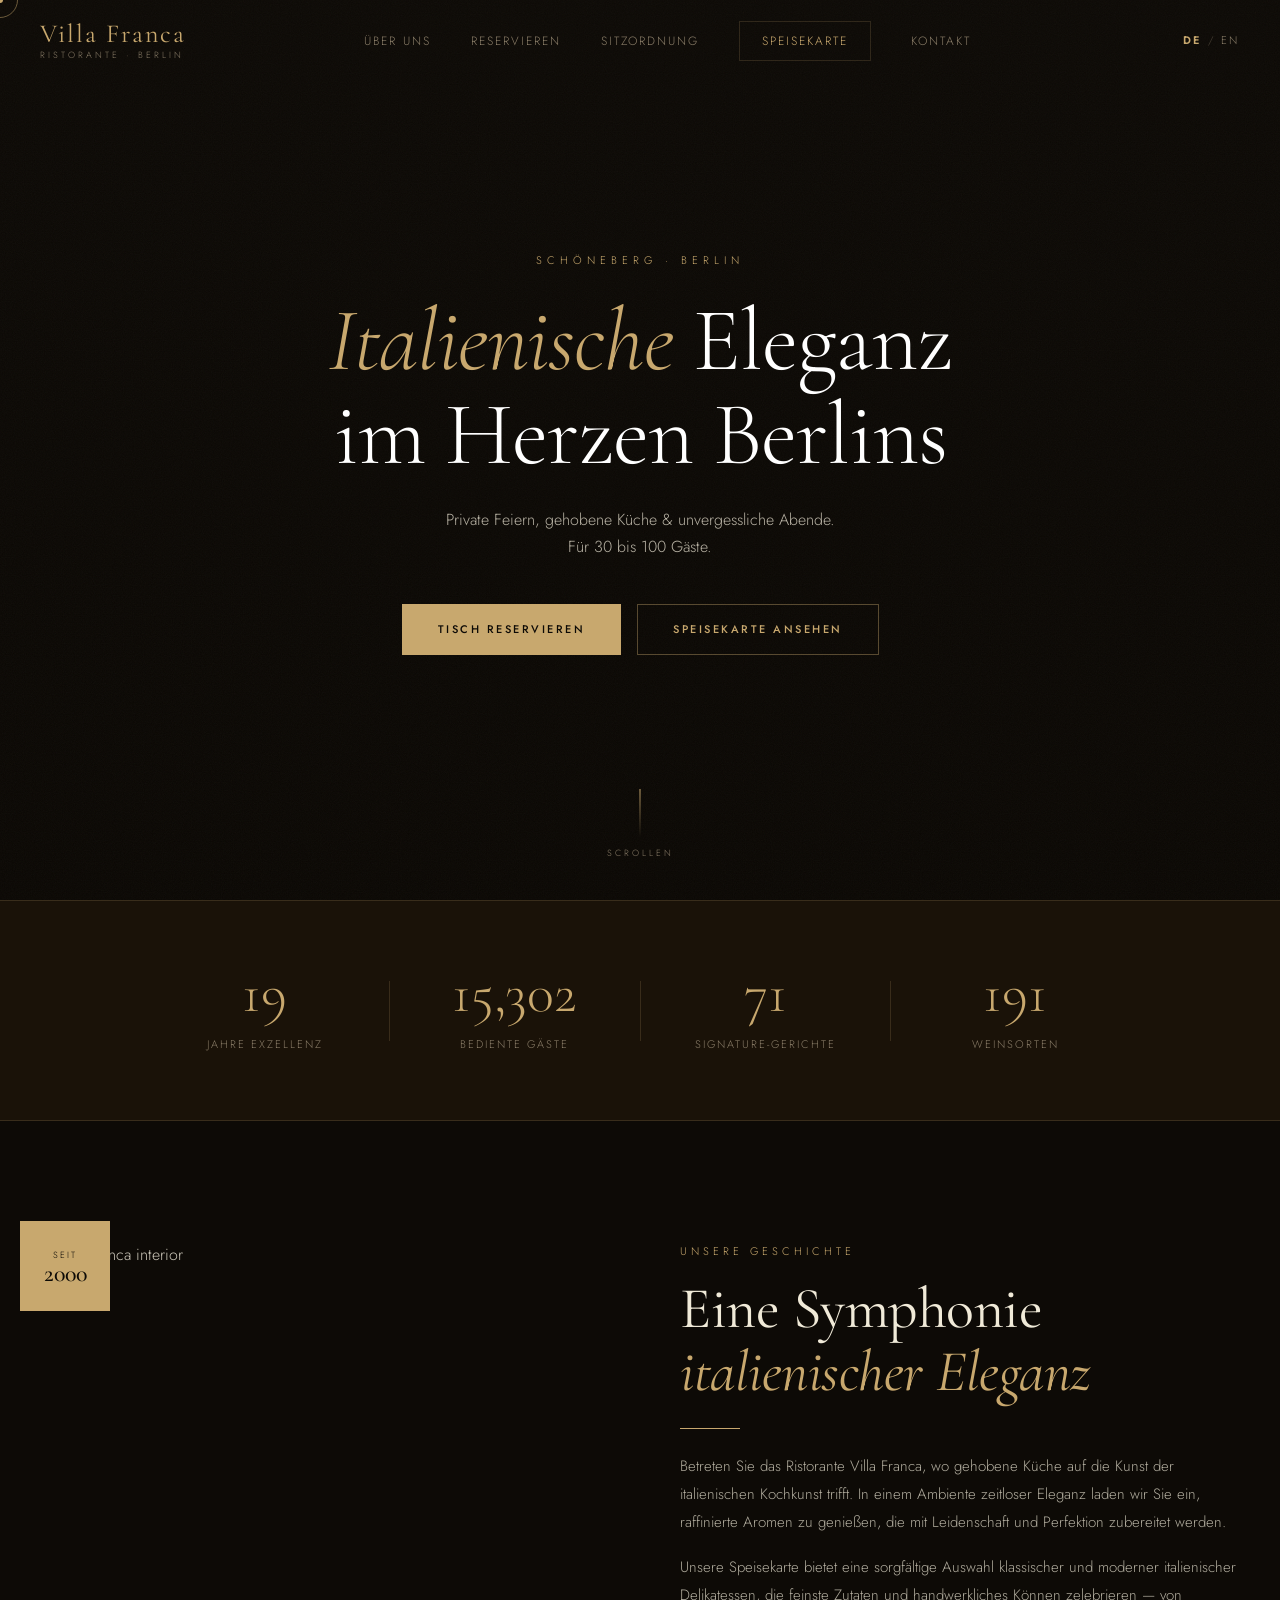
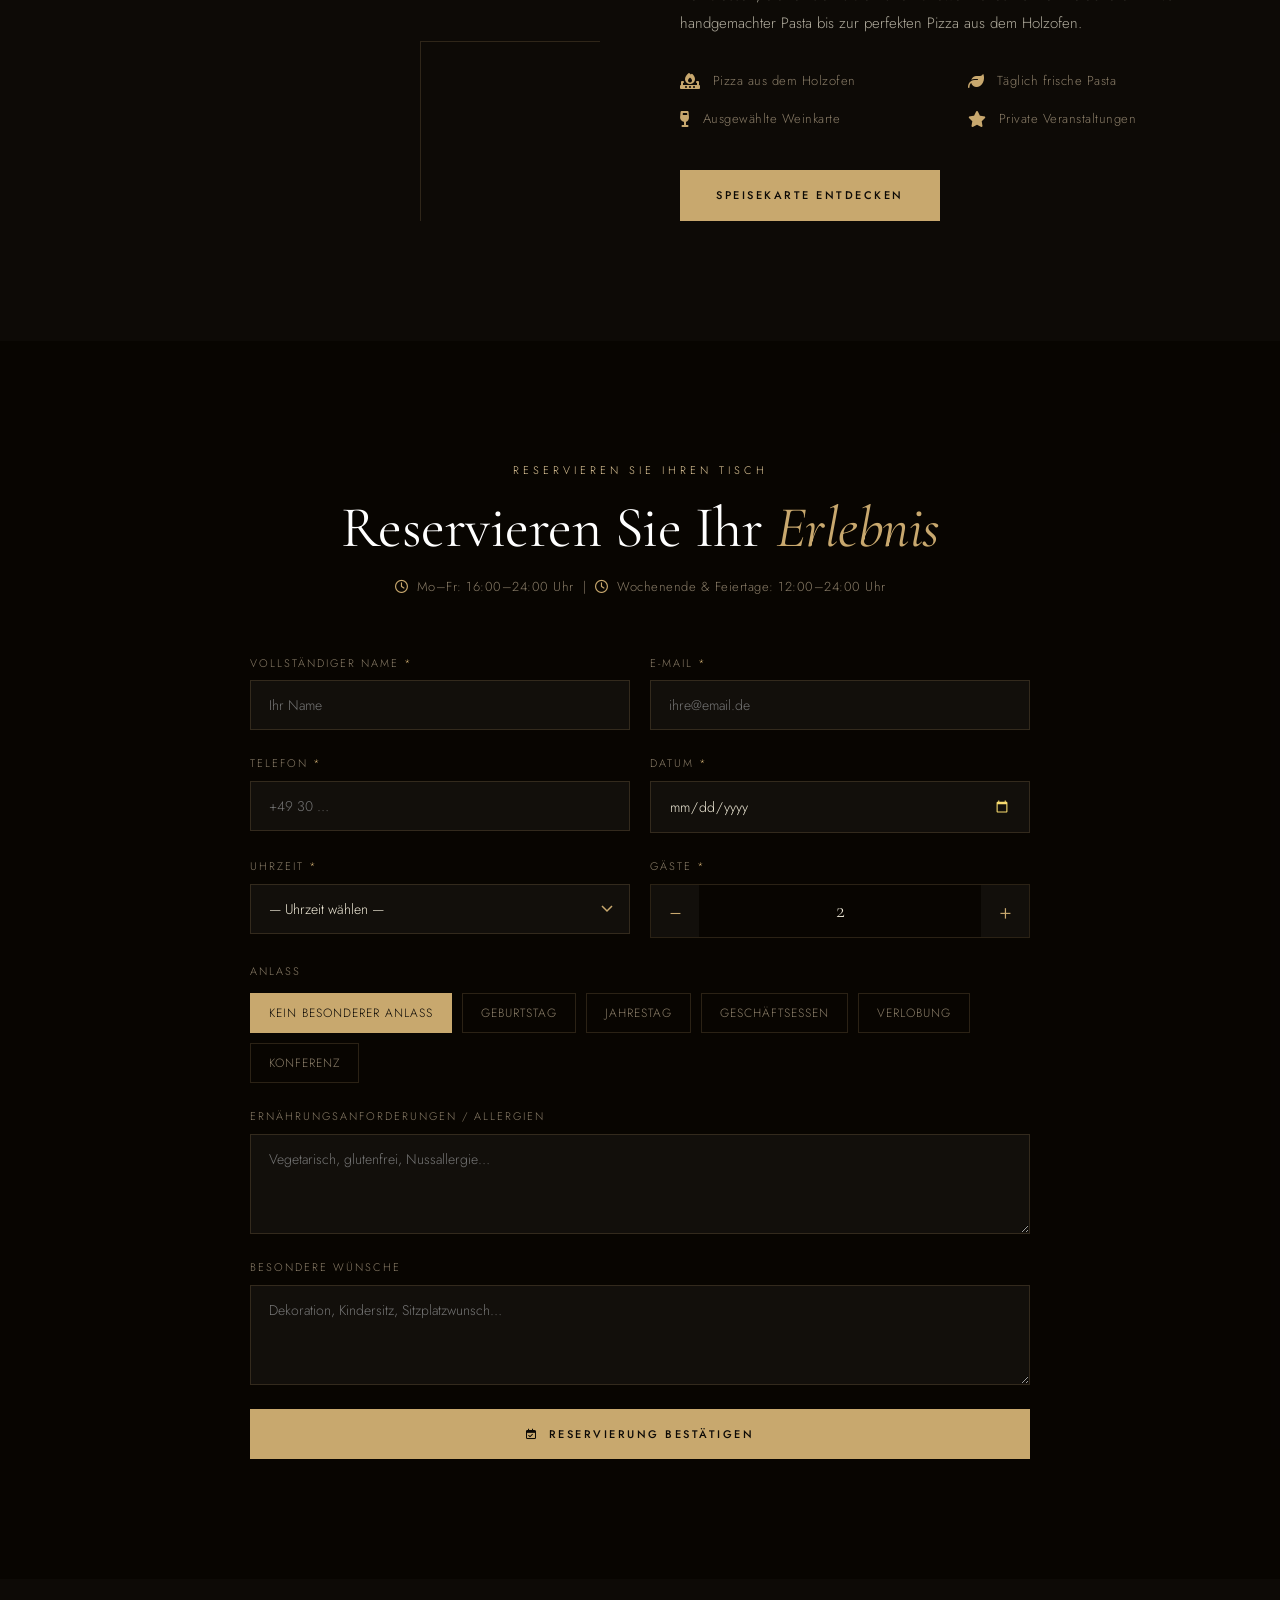
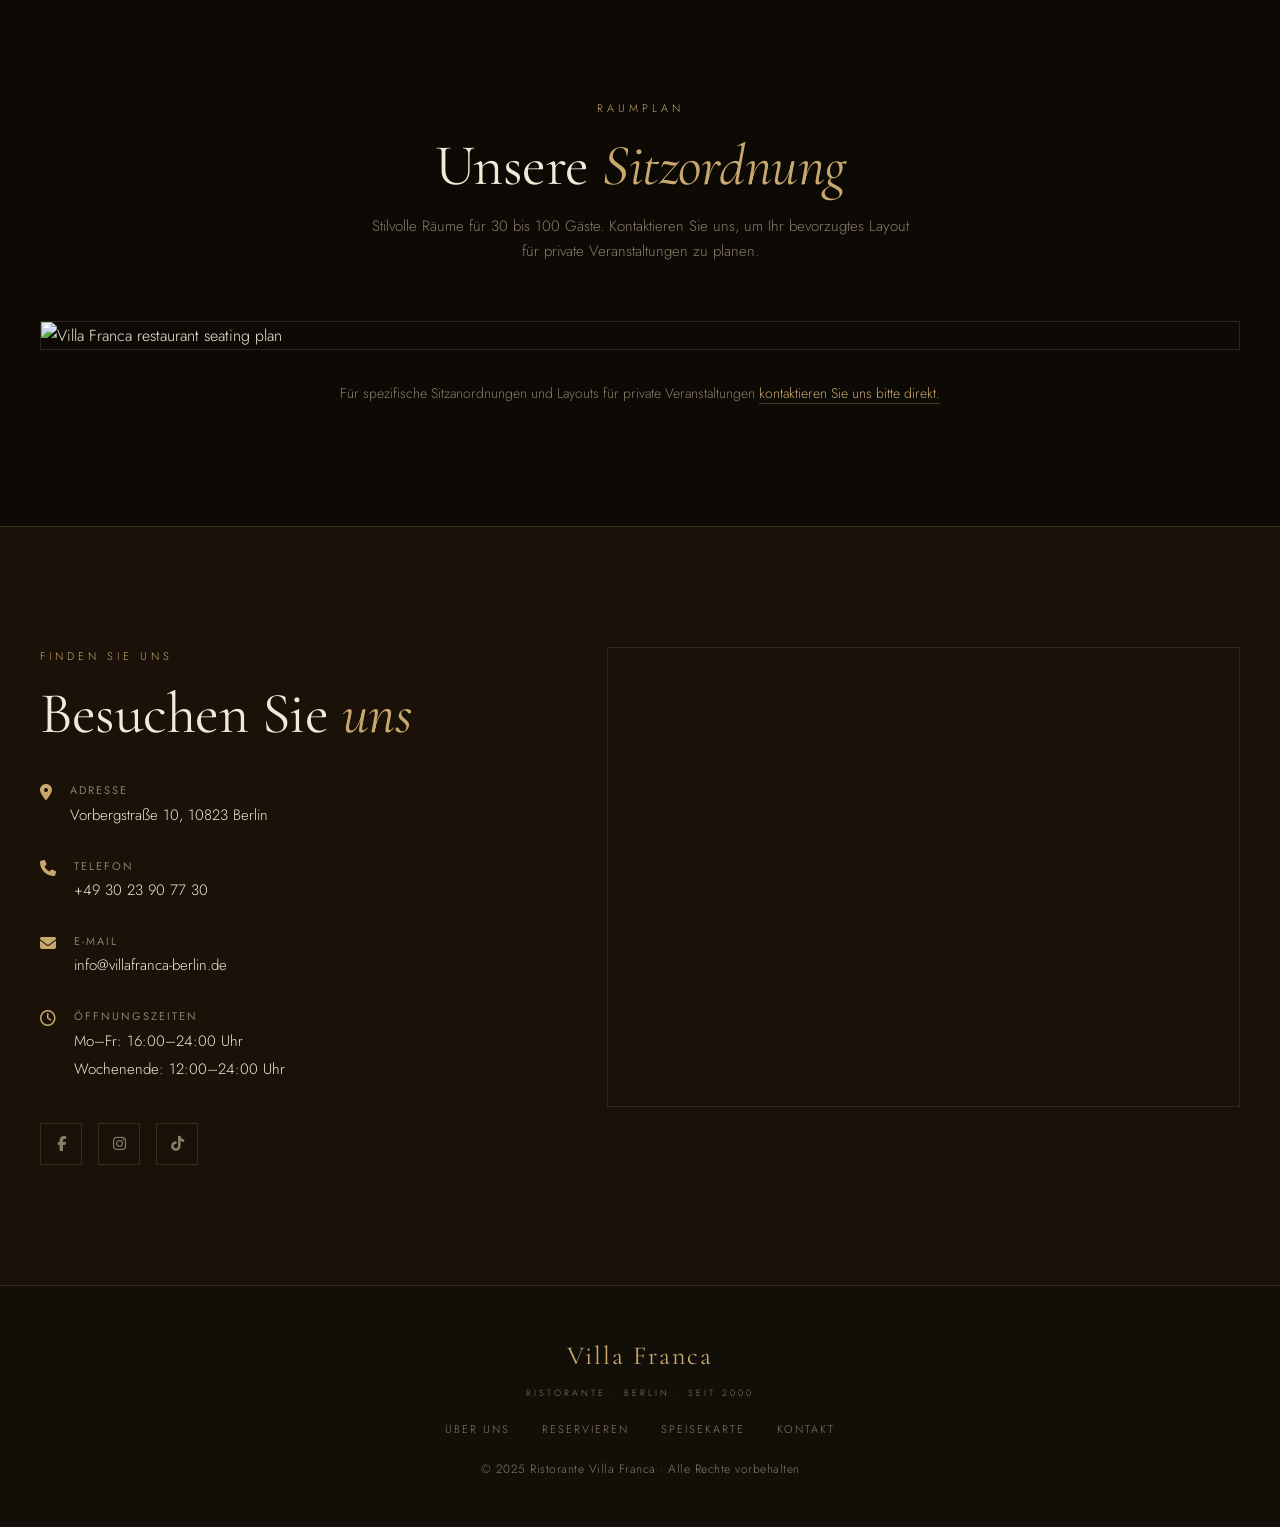
==== commit 9fbd8e38: "res form" ====
--- a/index.html
+++ b/index.html
@@ -172,29 +172,25 @@
       <form class="reservation-form reveal" id="reservationForm" novalidate>
         <div class="form-row">
           <div class="form-group">
-            <label for="res-firstname" data-i18n="form.label.firstname">First Name <span class="req">*</span></label>
-            <input data-i18n-placeholder="form.placeholder.firstname" type="text" id="res-firstname" placeholder="First name" required>
-          </div>
-          <div class="form-group">
-            <label for="res-lastname" data-i18n="form.label.lastname">Last Name</label>
-            <input data-i18n-placeholder="form.placeholder.lastname" type="text" id="res-lastname" placeholder="Last name">
-          </div>
-        </div>
-        <div class="form-row">
+            <label for="res-name" data-i18n="form.label.name">Full Name <span class="req">*</span></label>
+            <input data-i18n-placeholder="form.placeholder.name" type="text" id="res-name" placeholder="Your name" required>
+          </div>
           <div class="form-group">
             <label for="res-email" data-i18n="form.label.email">Email <span class="req">*</span></label>
             <input data-i18n-placeholder="form.placeholder.email" type="email" id="res-email" placeholder="your@email.com" required>
           </div>
+        </div>
+        <div class="form-row">
           <div class="form-group">
             <label for="res-phone" data-i18n="form.label.phone">Phone <span class="req">*</span></label>
             <input type="tel" id="res-phone" placeholder="+49 30 …" required>
           </div>
-        </div>
-        <div class="form-row">
           <div class="form-group">
             <label for="res-date" data-i18n="form.label.date">Date <span class="req">*</span></label>
             <input type="date" id="res-date" required>
           </div>
+        </div>
+        <div class="form-row">
           <div class="form-group">
             <label for="res-time" data-i18n="form.label.time">Time <span class="req">*</span></label>
             <select id="res-time" required>
@@ -212,15 +208,14 @@
               <option>23:00</option><option>23:30</option>
             </select>
           </div>
-        </div>
-
-        <div class="form-group full">
-          <label data-i18n="form.label.guests">Guests <span class="req">*</span></label>
-          <div class="guest-counter">
-            <button type="button" class="guest-btn" id="guestMinus">−</button>
-            <span id="guestCount">2</span>
-            <button type="button" class="guest-btn" id="guestPlus">+</button>
-            <input type="hidden" id="res-guests" value="2">
+          <div class="form-group">
+            <label data-i18n="form.label.guests">Guests <span class="req">*</span></label>
+            <div class="guest-counter">
+              <button type="button" class="guest-btn" id="guestMinus">−</button>
+              <span id="guestCount">2</span>
+              <button type="button" class="guest-btn" id="guestPlus">+</button>
+              <input type="hidden" id="res-guests" value="2">
+            </div>
           </div>
         </div>
 
@@ -247,13 +242,6 @@
           <textarea data-i18n-placeholder="form.placeholder.message" id="res-message" rows="3" placeholder="Decoration, high chair, seating preference…"></textarea>
         </div>
 
-        <div class="form-group full">
-          <label for="res-marketing" style="display:flex;align-items:center;gap:8px;font-weight:400;cursor:pointer;">
-            <input type="checkbox" id="res-marketing" style="width:16px;height:16px;flex:none;">
-            <span data-i18n="form.label.marketing">I'd like to receive news and special offers by email.</span>
-          </label>
-        </div>
-
         <div class="form-submit">
           <button type="submit" class="btn-gold btn-full" data-i18n="form.submit">
             <i class="fa-regular fa-calendar-check"></i> Confirm Reservation
@@ -265,11 +253,7 @@
         <div class="success-icon"><i class="fa-solid fa-circle-check"></i></div>
         <h3 data-i18n="success.title">Reservation Received!</h3>
         <p data-i18n="success.body">Thank you. We'll confirm your booking within 24 hours at the email address provided.</p>
-        <p style="font-size:14px;opacity:0.85;margin:4px 0;">
-          <span data-i18n="success.code.label">Confirmation code:</span>
-          <strong id="successCode"></strong>
-        </p>
-        <p id="successDetails" style="font-size:14px;opacity:0.85;margin:4px 0 16px;"></p>
+        <p class="success-confirmation" id="resConfirmationCode" style="display:none;"></p>
         <a href="#" class="btn-gold" onclick="resetForm()" data-i18n="success.cta">Make another reservation</a>
       </div>
     </div>
@@ -363,8 +347,8 @@
     </div>
   </footer>
 
+  <script src="config.js"></script>
   <script src="i18n.js"></script>
-  <script src="config.js"></script>
   <script src="script.js"></script>
 </body>
 </html>
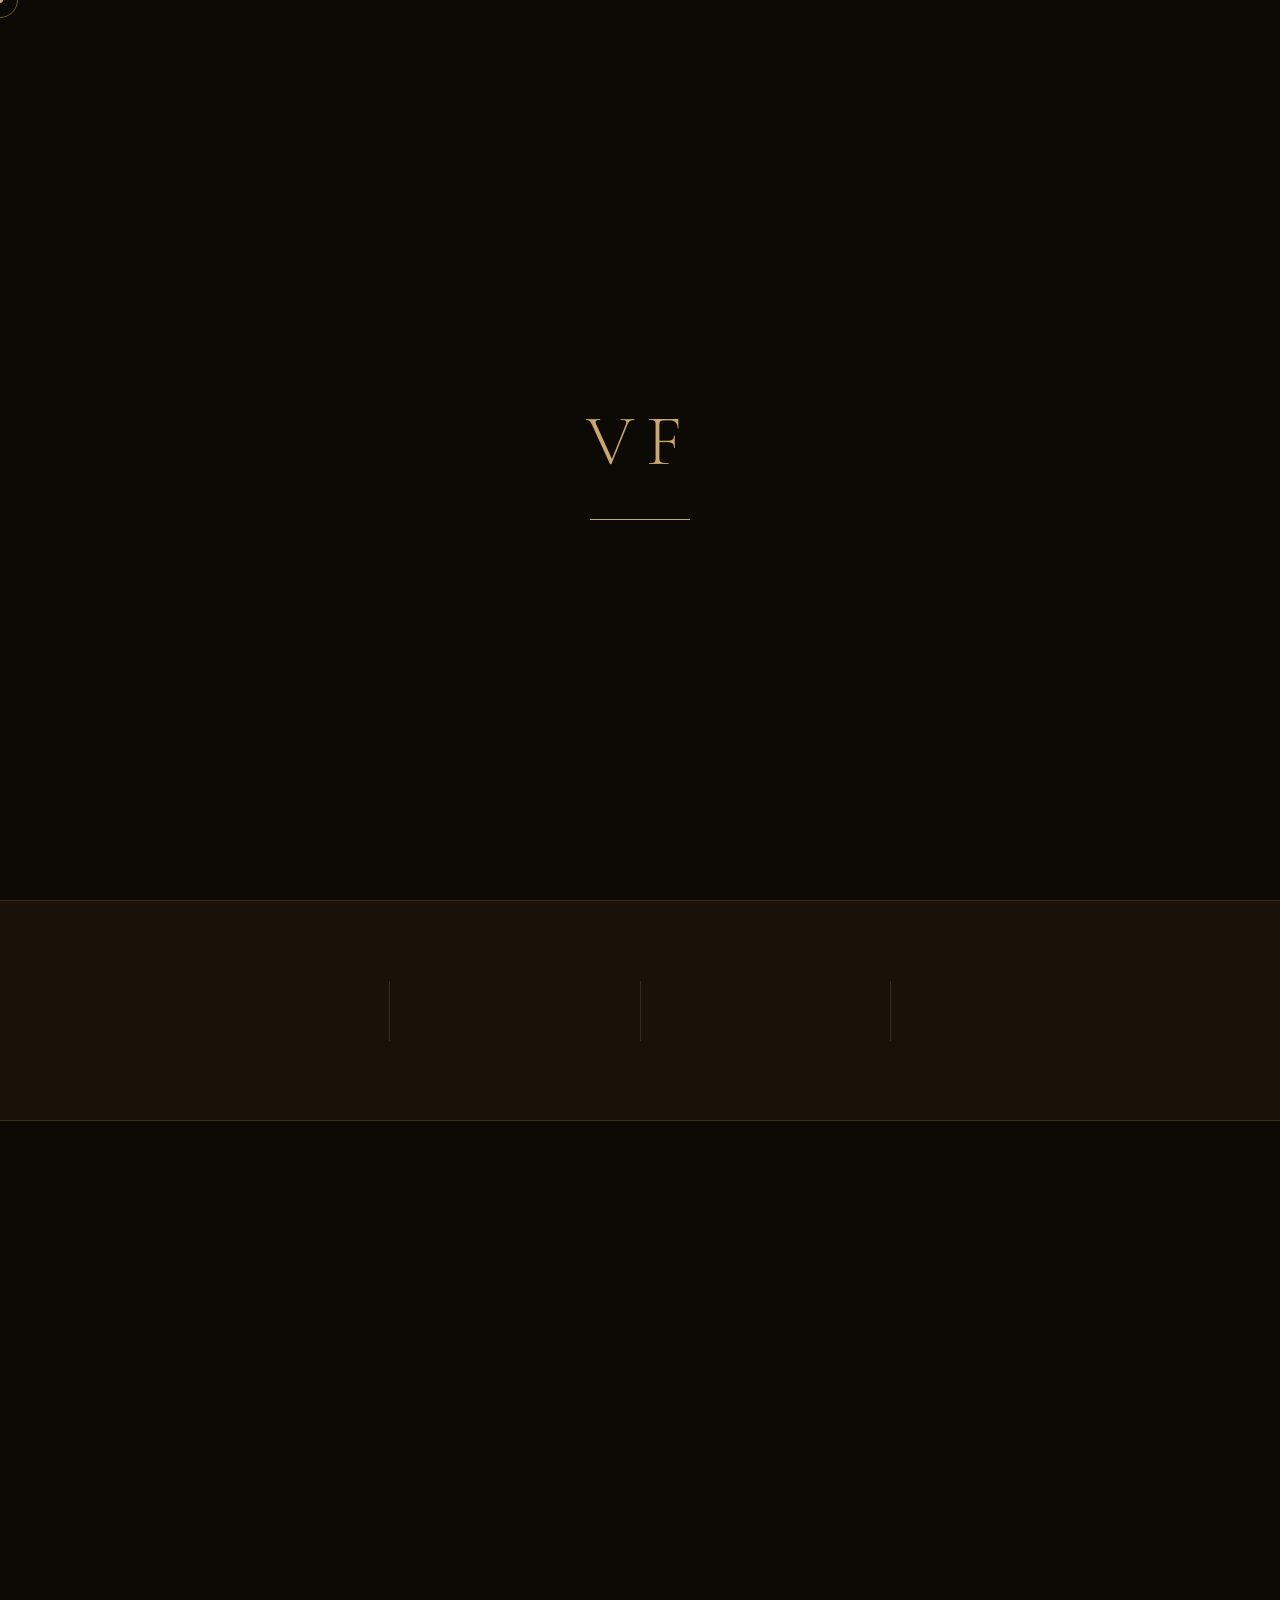
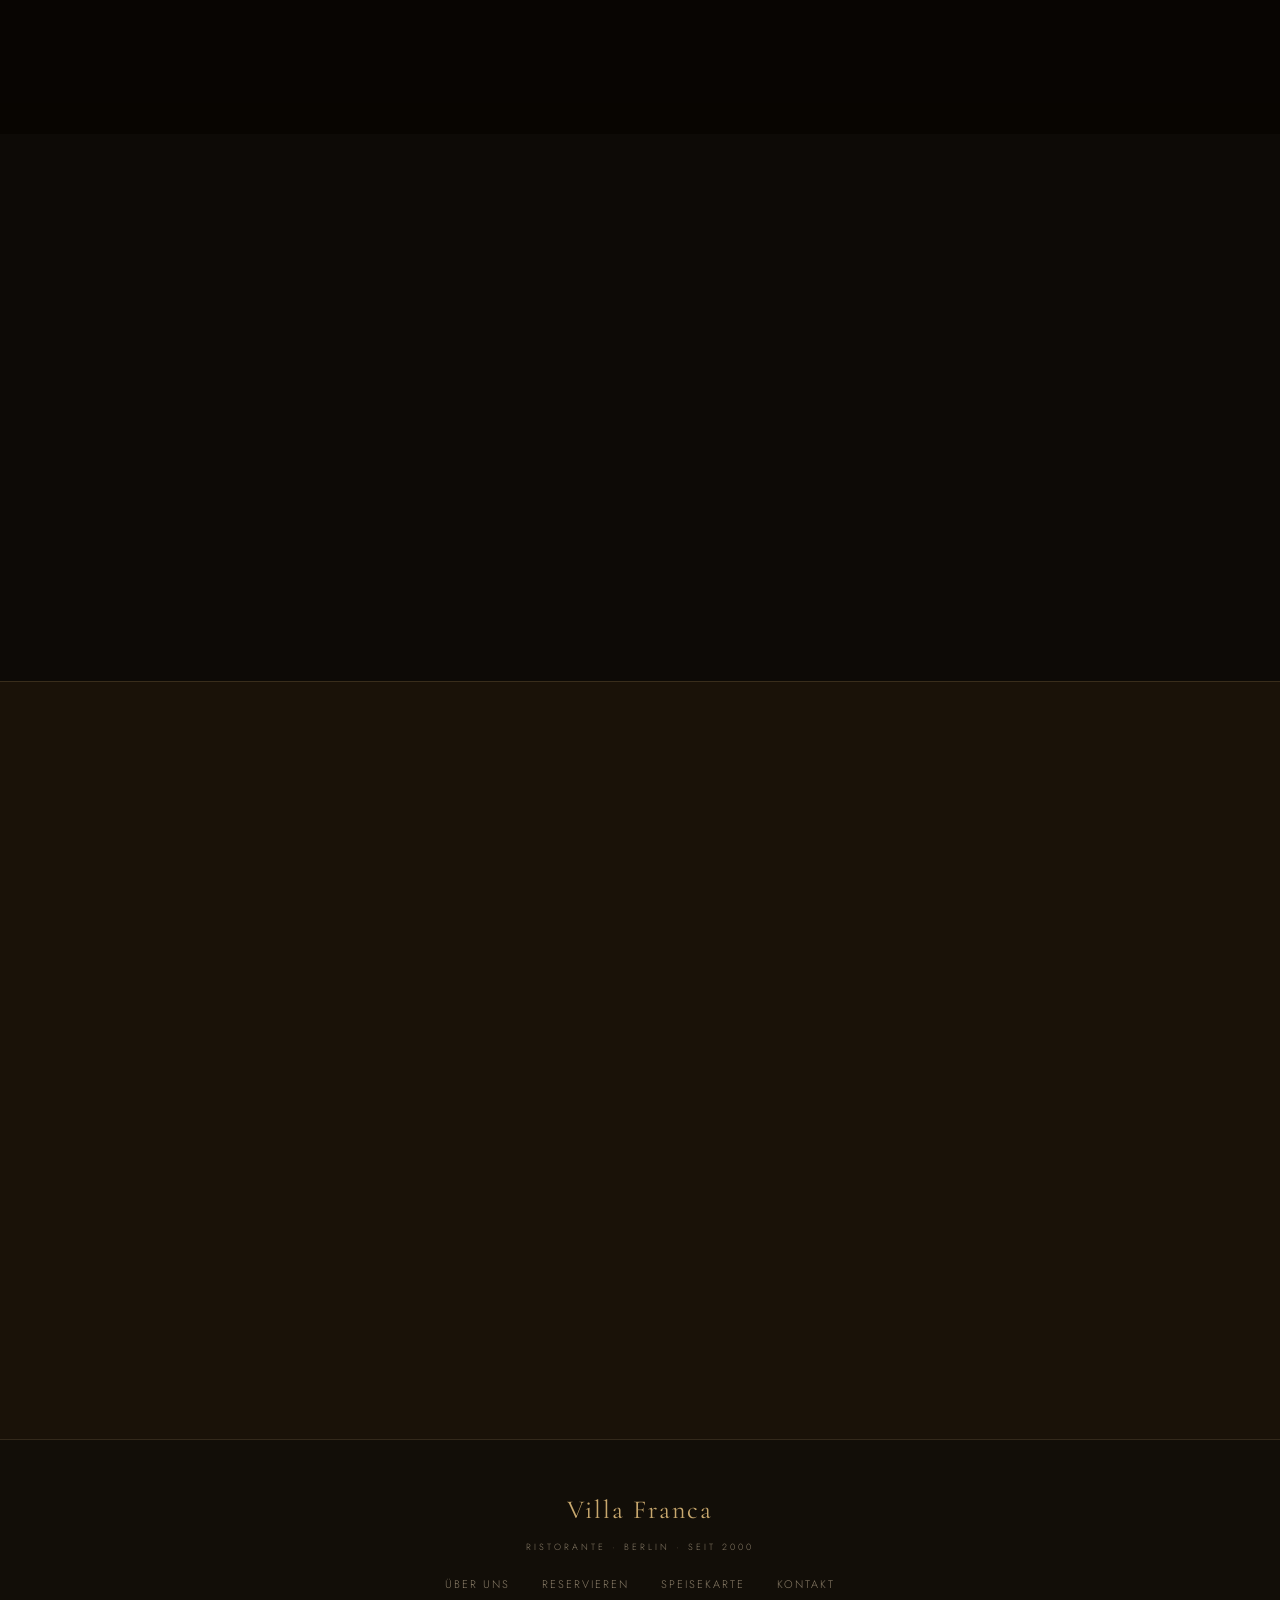
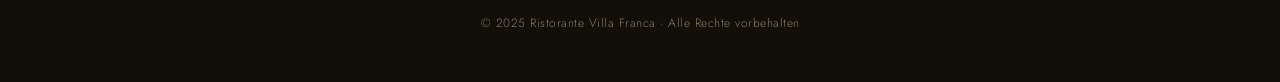
==== commit 8c58b3ab: "res form" ====
--- a/index.html
+++ b/index.html
@@ -172,25 +172,29 @@
       <form class="reservation-form reveal" id="reservationForm" novalidate>
         <div class="form-row">
           <div class="form-group">
-            <label for="res-name" data-i18n="form.label.name">Full Name <span class="req">*</span></label>
-            <input data-i18n-placeholder="form.placeholder.name" type="text" id="res-name" placeholder="Your name" required>
-          </div>
+            <label for="res-firstname" data-i18n="form.label.firstname">First Name <span class="req">*</span></label>
+            <input data-i18n-placeholder="form.placeholder.firstname" type="text" id="res-firstname" placeholder="First name" required>
+          </div>
+          <div class="form-group">
+            <label for="res-lastname" data-i18n="form.label.lastname">Last Name</label>
+            <input data-i18n-placeholder="form.placeholder.lastname" type="text" id="res-lastname" placeholder="Last name">
+          </div>
+        </div>
+        <div class="form-row">
           <div class="form-group">
             <label for="res-email" data-i18n="form.label.email">Email <span class="req">*</span></label>
             <input data-i18n-placeholder="form.placeholder.email" type="email" id="res-email" placeholder="your@email.com" required>
           </div>
-        </div>
-        <div class="form-row">
           <div class="form-group">
             <label for="res-phone" data-i18n="form.label.phone">Phone <span class="req">*</span></label>
             <input type="tel" id="res-phone" placeholder="+49 30 …" required>
           </div>
+        </div>
+        <div class="form-row">
           <div class="form-group">
             <label for="res-date" data-i18n="form.label.date">Date <span class="req">*</span></label>
             <input type="date" id="res-date" required>
           </div>
-        </div>
-        <div class="form-row">
           <div class="form-group">
             <label for="res-time" data-i18n="form.label.time">Time <span class="req">*</span></label>
             <select id="res-time" required>
@@ -208,14 +212,15 @@
               <option>23:00</option><option>23:30</option>
             </select>
           </div>
-          <div class="form-group">
-            <label data-i18n="form.label.guests">Guests <span class="req">*</span></label>
-            <div class="guest-counter">
-              <button type="button" class="guest-btn" id="guestMinus">−</button>
-              <span id="guestCount">2</span>
-              <button type="button" class="guest-btn" id="guestPlus">+</button>
-              <input type="hidden" id="res-guests" value="2">
-            </div>
+        </div>
+
+        <div class="form-group full">
+          <label data-i18n="form.label.guests">Guests <span class="req">*</span></label>
+          <div class="guest-counter">
+            <button type="button" class="guest-btn" id="guestMinus">−</button>
+            <span id="guestCount">2</span>
+            <button type="button" class="guest-btn" id="guestPlus">+</button>
+            <input type="hidden" id="res-guests" value="2">
           </div>
         </div>
 
@@ -242,6 +247,13 @@
           <textarea data-i18n-placeholder="form.placeholder.message" id="res-message" rows="3" placeholder="Decoration, high chair, seating preference…"></textarea>
         </div>
 
+        <div class="form-group full">
+          <label for="res-marketing" style="display:flex;align-items:center;gap:8px;font-weight:400;cursor:pointer;">
+            <input type="checkbox" id="res-marketing" style="width:16px;height:16px;flex:none;">
+            <span data-i18n="form.label.marketing">I'd like to receive news and special offers by email.</span>
+          </label>
+        </div>
+
         <div class="form-submit">
           <button type="submit" class="btn-gold btn-full" data-i18n="form.submit">
             <i class="fa-regular fa-calendar-check"></i> Confirm Reservation
@@ -253,7 +265,15 @@
         <div class="success-icon"><i class="fa-solid fa-circle-check"></i></div>
         <h3 data-i18n="success.title">Reservation Received!</h3>
         <p data-i18n="success.body">Thank you. We'll confirm your booking within 24 hours at the email address provided.</p>
+<<<<<<< HEAD
         <p class="success-confirmation" id="resConfirmationCode" style="display:none;"></p>
+=======
+        <p style="font-size:14px;opacity:0.85;margin:4px 0;">
+          <span data-i18n="success.code.label">Confirmation code:</span>
+          <strong id="successCode"></strong>
+        </p>
+        <p id="successDetails" style="font-size:14px;opacity:0.85;margin:4px 0 16px;"></p>
+>>>>>>> 0a456e8ce5755d5fbca835131daa3c21f7461405
         <a href="#" class="btn-gold" onclick="resetForm()" data-i18n="success.cta">Make another reservation</a>
       </div>
     </div>
@@ -349,6 +369,7 @@
 
   <script src="config.js"></script>
   <script src="i18n.js"></script>
+  <script src="config.js"></script>
   <script src="script.js"></script>
 </body>
 </html>
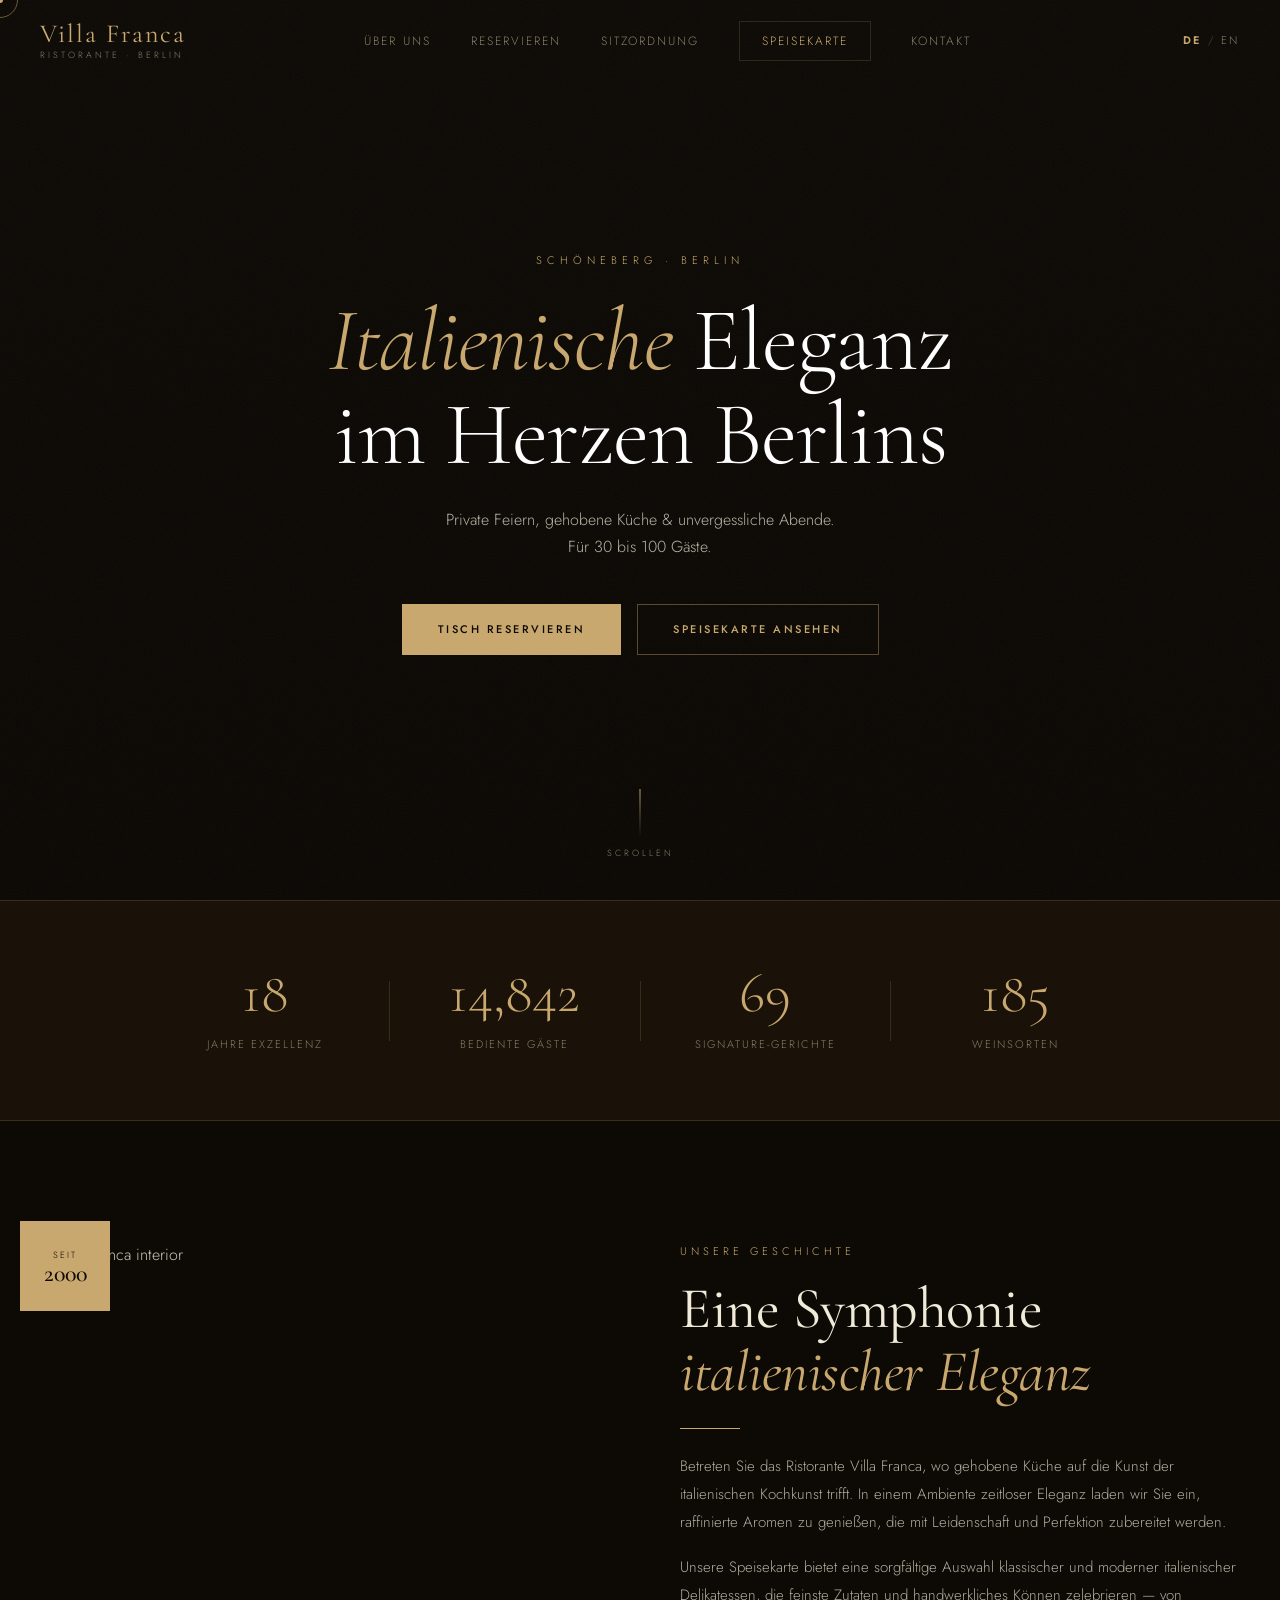
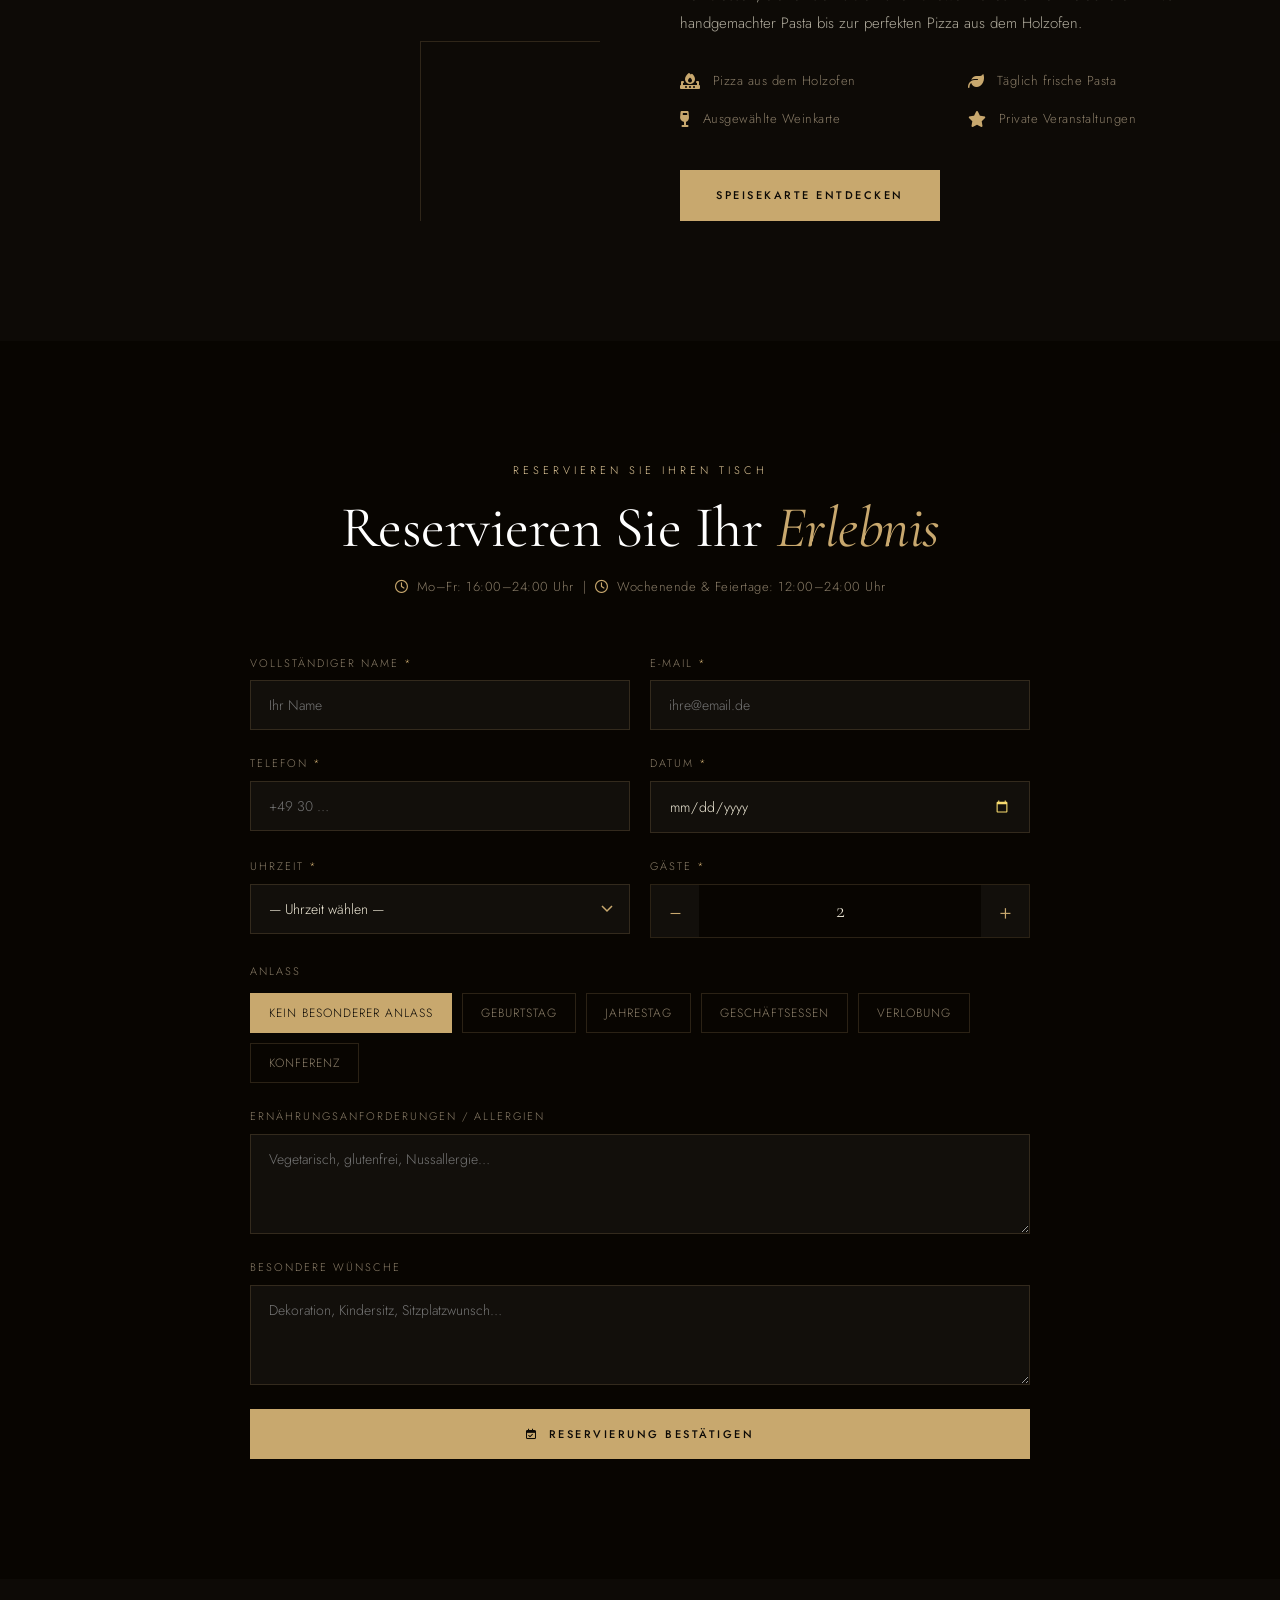
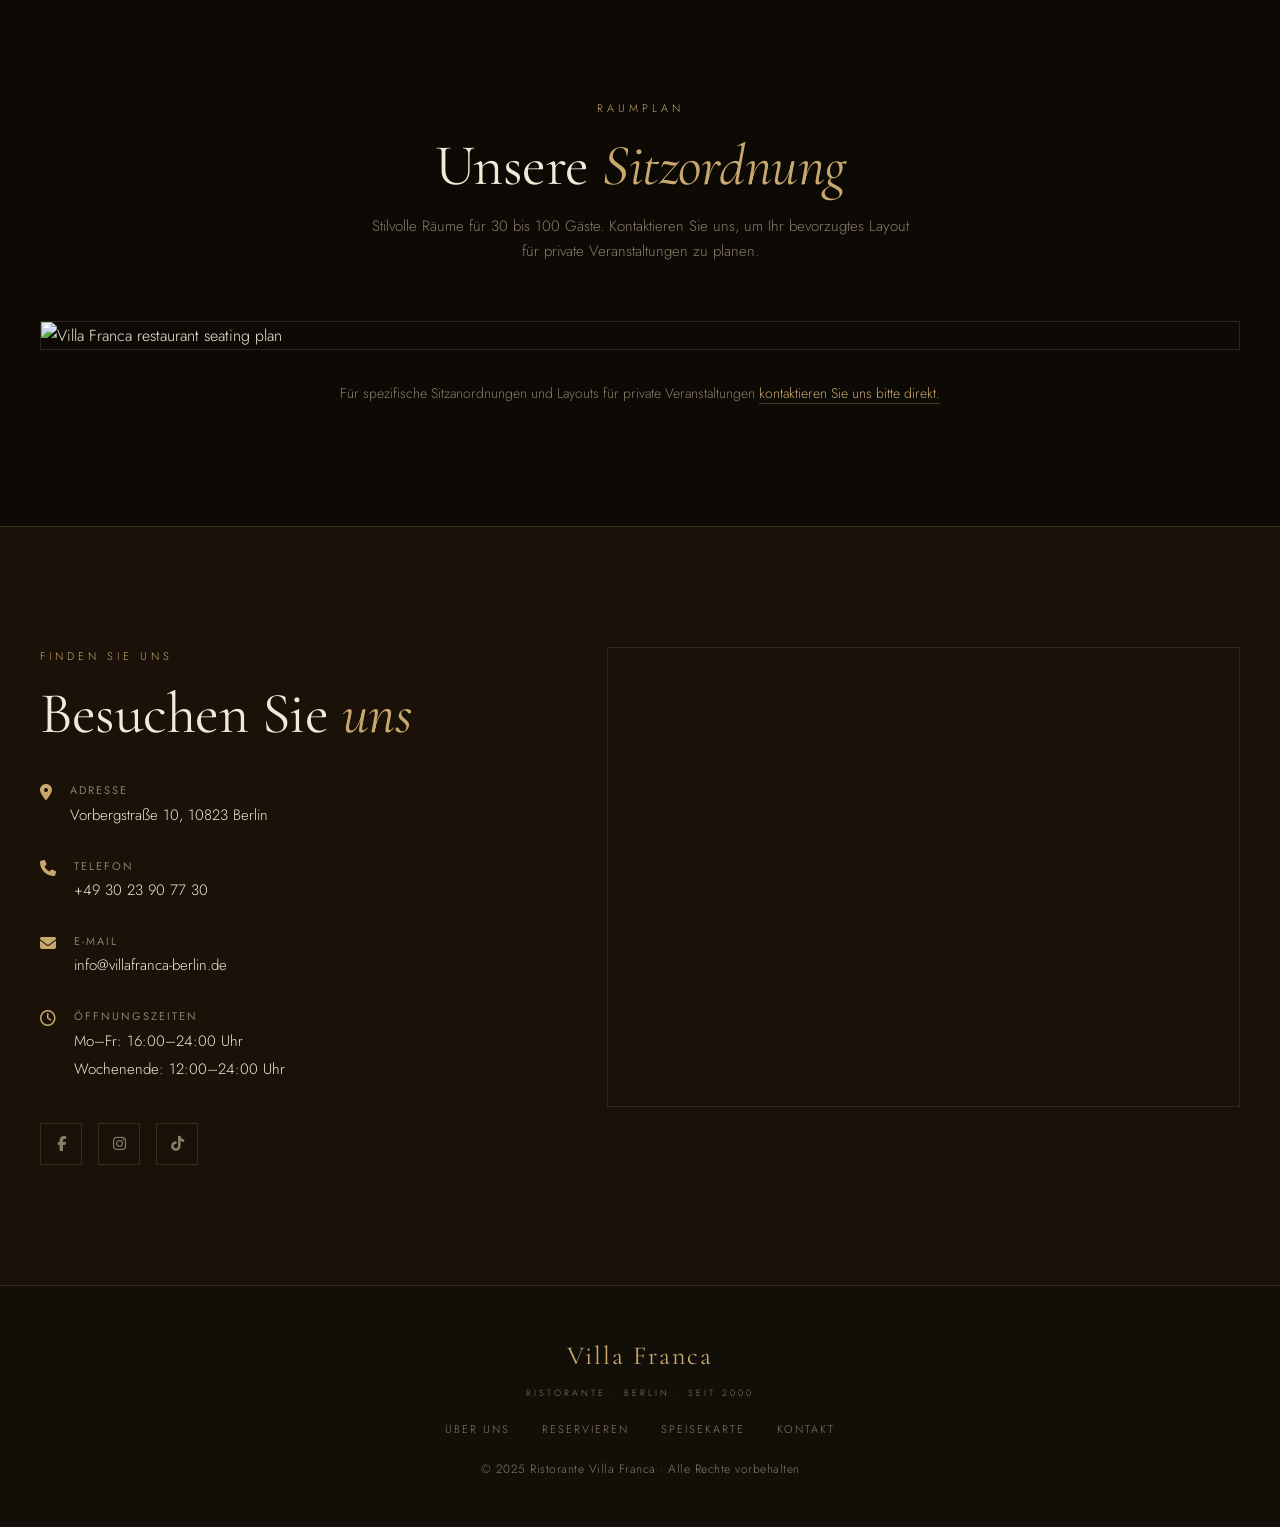
==== commit a2f5b694: "res form" ====
--- a/index.html
+++ b/index.html
@@ -172,29 +172,25 @@
       <form class="reservation-form reveal" id="reservationForm" novalidate>
         <div class="form-row">
           <div class="form-group">
-            <label for="res-firstname" data-i18n="form.label.firstname">First Name <span class="req">*</span></label>
-            <input data-i18n-placeholder="form.placeholder.firstname" type="text" id="res-firstname" placeholder="First name" required>
-          </div>
-          <div class="form-group">
-            <label for="res-lastname" data-i18n="form.label.lastname">Last Name</label>
-            <input data-i18n-placeholder="form.placeholder.lastname" type="text" id="res-lastname" placeholder="Last name">
-          </div>
-        </div>
-        <div class="form-row">
+            <label for="res-name" data-i18n="form.label.name">Full Name <span class="req">*</span></label>
+            <input data-i18n-placeholder="form.placeholder.name" type="text" id="res-name" placeholder="Your name" required>
+          </div>
           <div class="form-group">
             <label for="res-email" data-i18n="form.label.email">Email <span class="req">*</span></label>
             <input data-i18n-placeholder="form.placeholder.email" type="email" id="res-email" placeholder="your@email.com" required>
           </div>
+        </div>
+        <div class="form-row">
           <div class="form-group">
             <label for="res-phone" data-i18n="form.label.phone">Phone <span class="req">*</span></label>
             <input type="tel" id="res-phone" placeholder="+49 30 …" required>
           </div>
-        </div>
-        <div class="form-row">
           <div class="form-group">
             <label for="res-date" data-i18n="form.label.date">Date <span class="req">*</span></label>
             <input type="date" id="res-date" required>
           </div>
+        </div>
+        <div class="form-row">
           <div class="form-group">
             <label for="res-time" data-i18n="form.label.time">Time <span class="req">*</span></label>
             <select id="res-time" required>
@@ -212,15 +208,14 @@
               <option>23:00</option><option>23:30</option>
             </select>
           </div>
-        </div>
-
-        <div class="form-group full">
-          <label data-i18n="form.label.guests">Guests <span class="req">*</span></label>
-          <div class="guest-counter">
-            <button type="button" class="guest-btn" id="guestMinus">−</button>
-            <span id="guestCount">2</span>
-            <button type="button" class="guest-btn" id="guestPlus">+</button>
-            <input type="hidden" id="res-guests" value="2">
+          <div class="form-group">
+            <label data-i18n="form.label.guests">Guests <span class="req">*</span></label>
+            <div class="guest-counter">
+              <button type="button" class="guest-btn" id="guestMinus">−</button>
+              <span id="guestCount">2</span>
+              <button type="button" class="guest-btn" id="guestPlus">+</button>
+              <input type="hidden" id="res-guests" value="2">
+            </div>
           </div>
         </div>
 
@@ -247,13 +242,6 @@
           <textarea data-i18n-placeholder="form.placeholder.message" id="res-message" rows="3" placeholder="Decoration, high chair, seating preference…"></textarea>
         </div>
 
-        <div class="form-group full">
-          <label for="res-marketing" style="display:flex;align-items:center;gap:8px;font-weight:400;cursor:pointer;">
-            <input type="checkbox" id="res-marketing" style="width:16px;height:16px;flex:none;">
-            <span data-i18n="form.label.marketing">I'd like to receive news and special offers by email.</span>
-          </label>
-        </div>
-
         <div class="form-submit">
           <button type="submit" class="btn-gold btn-full" data-i18n="form.submit">
             <i class="fa-regular fa-calendar-check"></i> Confirm Reservation
@@ -265,15 +253,7 @@
         <div class="success-icon"><i class="fa-solid fa-circle-check"></i></div>
         <h3 data-i18n="success.title">Reservation Received!</h3>
         <p data-i18n="success.body">Thank you. We'll confirm your booking within 24 hours at the email address provided.</p>
-<<<<<<< HEAD
         <p class="success-confirmation" id="resConfirmationCode" style="display:none;"></p>
-=======
-        <p style="font-size:14px;opacity:0.85;margin:4px 0;">
-          <span data-i18n="success.code.label">Confirmation code:</span>
-          <strong id="successCode"></strong>
-        </p>
-        <p id="successDetails" style="font-size:14px;opacity:0.85;margin:4px 0 16px;"></p>
->>>>>>> 0a456e8ce5755d5fbca835131daa3c21f7461405
         <a href="#" class="btn-gold" onclick="resetForm()" data-i18n="success.cta">Make another reservation</a>
       </div>
     </div>
@@ -369,7 +349,6 @@
 
   <script src="config.js"></script>
   <script src="i18n.js"></script>
-  <script src="config.js"></script>
   <script src="script.js"></script>
 </body>
 </html>
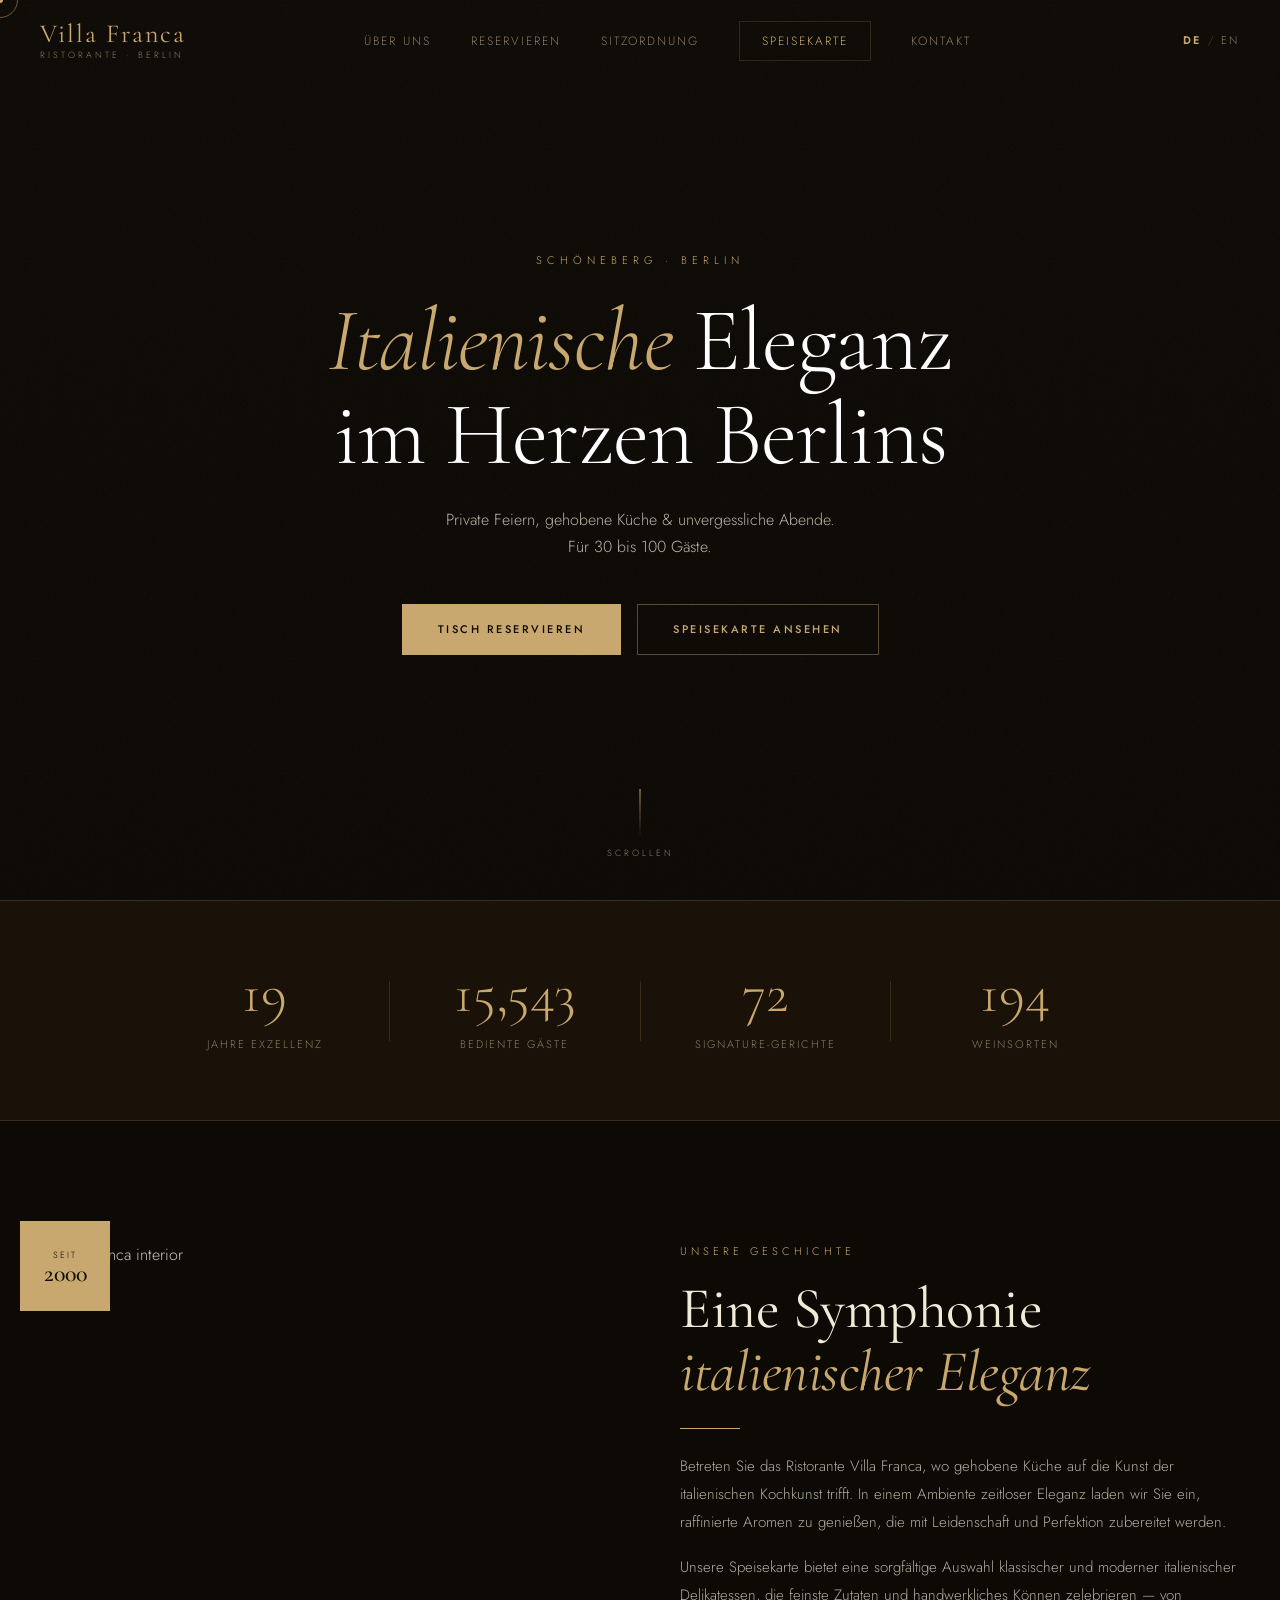
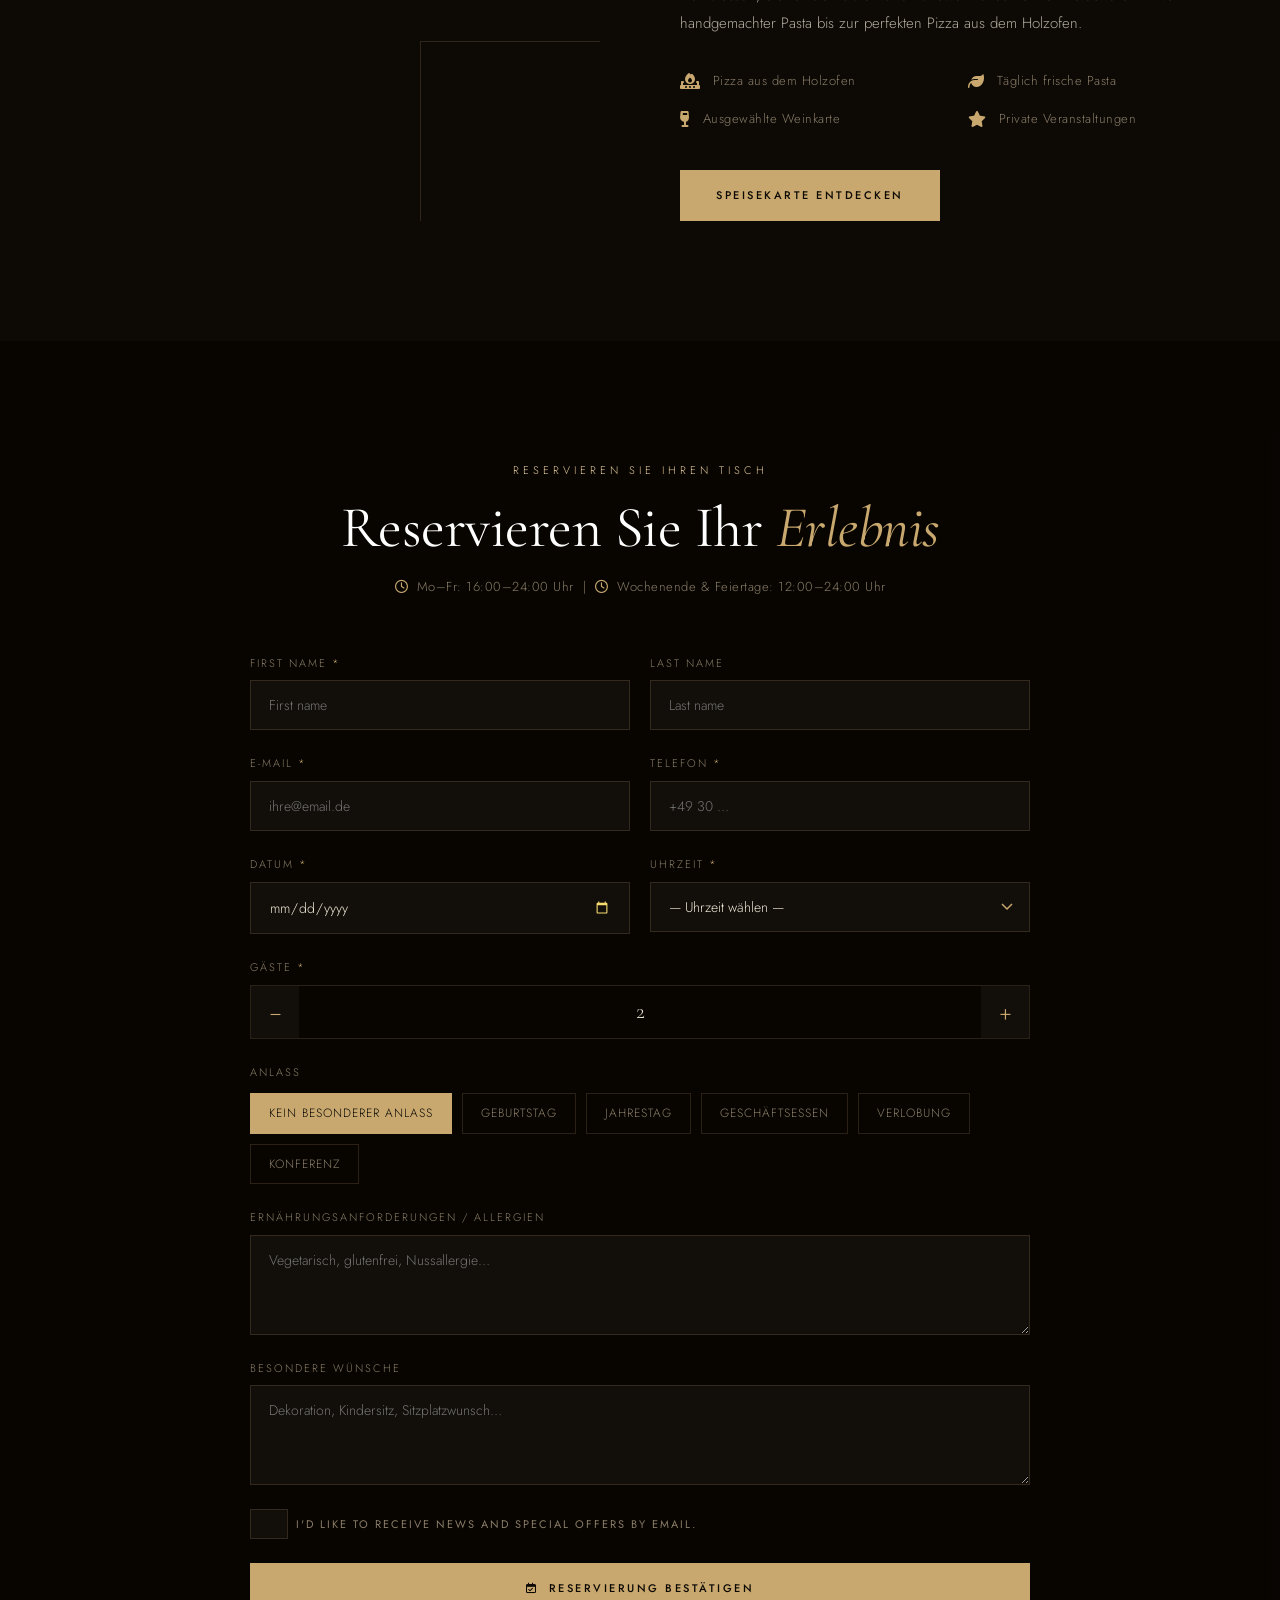
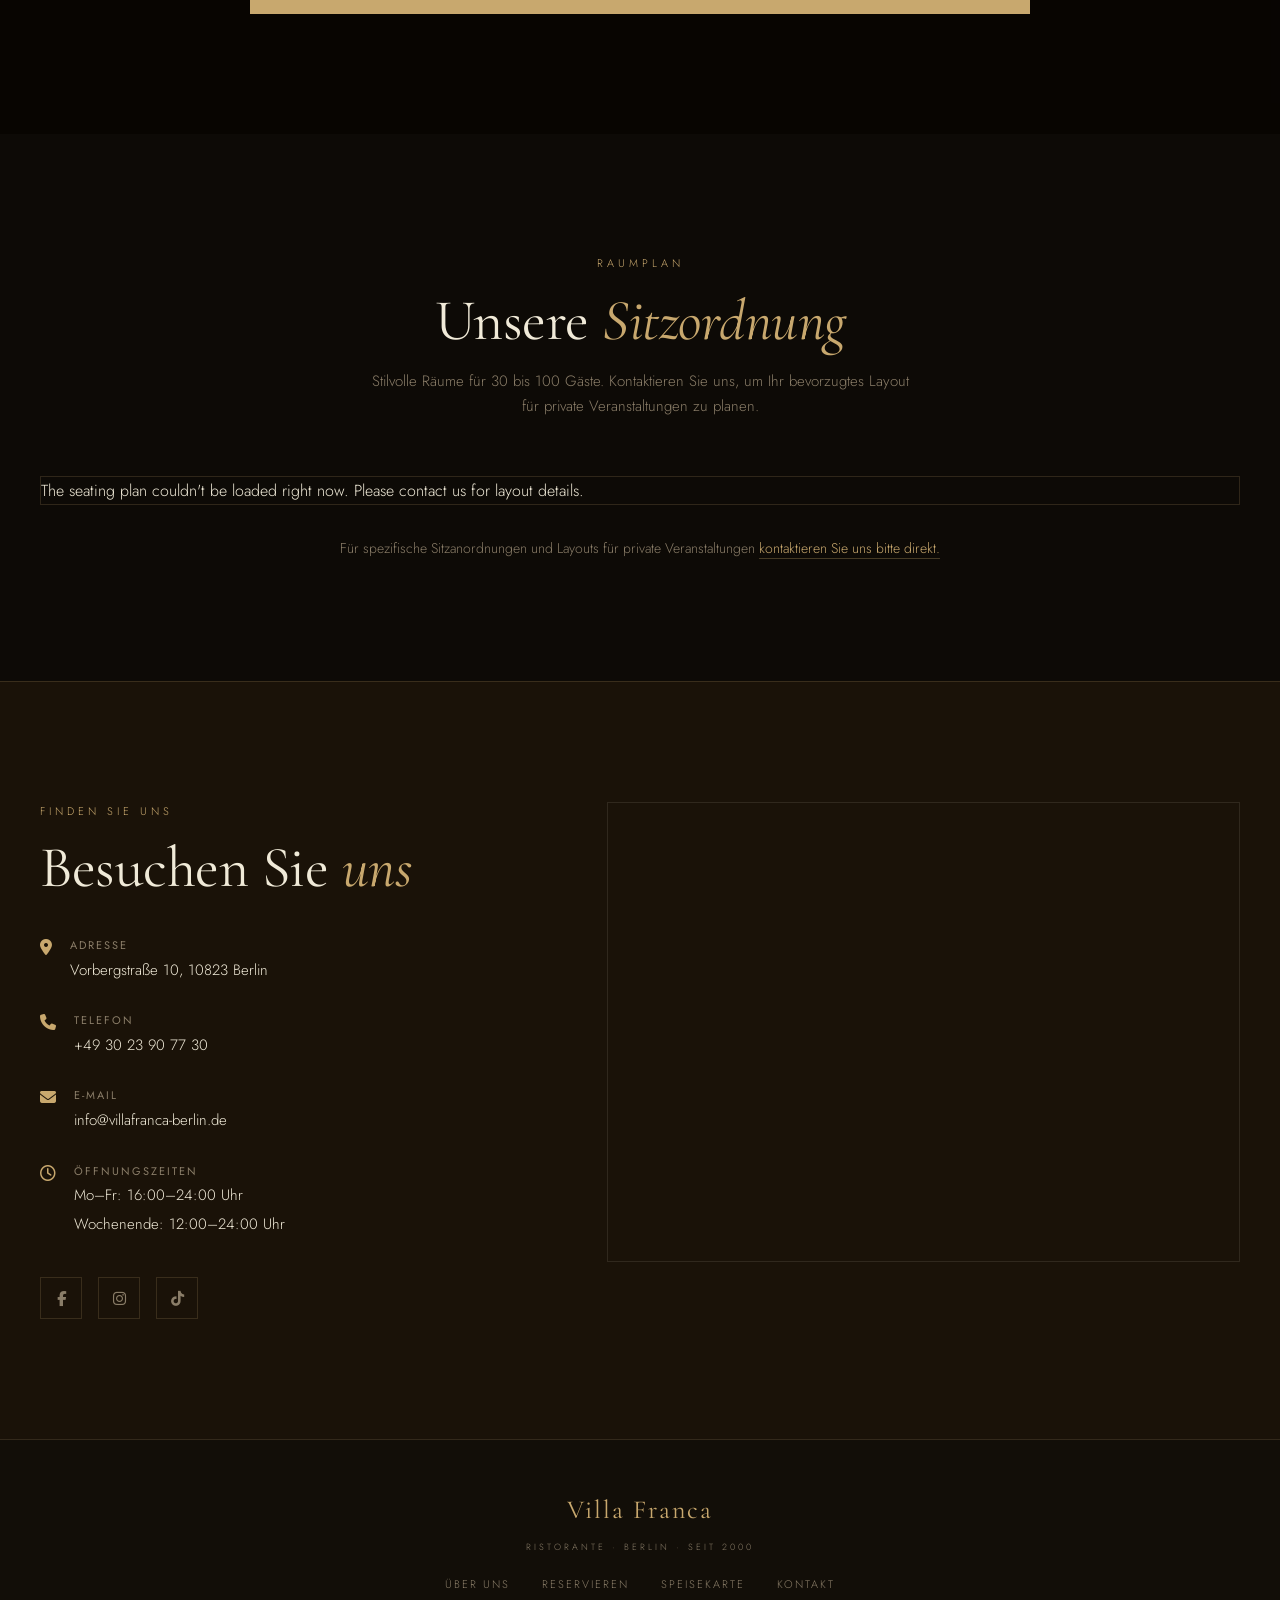
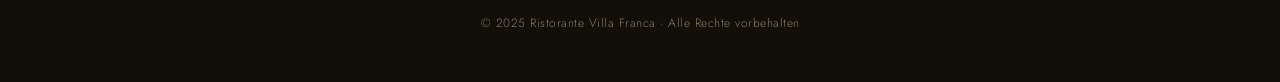
==== commit a9f0052d: "Add VF favicon" ====
--- a/index.html
+++ b/index.html
@@ -4,6 +4,13 @@
   <meta charset="UTF-8">
   <meta name="viewport" content="width=device-width, initial-scale=1.0">
   <title data-i18n="title.home">Ristorante Villa Franca – Berlin</title>
+  <!-- Favicon -->
+  <link rel="icon" href="favicon.ico" sizes="any">
+  <link rel="icon" type="image/svg+xml" href="favicon.svg">
+  <link rel="icon" type="image/png" sizes="32x32" href="favicon-32.png">
+  <link rel="icon" type="image/png" sizes="16x16" href="favicon-16.png">
+  <link rel="apple-touch-icon" sizes="180x180" href="apple-touch-icon.png">
+
   <link href="https://fonts.googleapis.com/css2?family=Cormorant+Garamond:ital,wght@0,300;0,400;0,500;0,600;1,300;1,400;1,500&family=Jost:wght@300;400;500&display=swap" rel="stylesheet">
   <link rel="stylesheet" href="https://cdnjs.cloudflare.com/ajax/libs/font-awesome/6.5.0/css/all.min.css">
   <link rel="stylesheet" href="style.css">
@@ -172,25 +179,29 @@
       <form class="reservation-form reveal" id="reservationForm" novalidate>
         <div class="form-row">
           <div class="form-group">
-            <label for="res-name" data-i18n="form.label.name">Full Name <span class="req">*</span></label>
-            <input data-i18n-placeholder="form.placeholder.name" type="text" id="res-name" placeholder="Your name" required>
-          </div>
+            <label for="res-firstname" data-i18n="form.label.firstname">First Name <span class="req">*</span></label>
+            <input data-i18n-placeholder="form.placeholder.firstname" type="text" id="res-firstname" placeholder="First name" required>
+          </div>
+          <div class="form-group">
+            <label for="res-lastname" data-i18n="form.label.lastname">Last Name</label>
+            <input data-i18n-placeholder="form.placeholder.lastname" type="text" id="res-lastname" placeholder="Last name">
+          </div>
+        </div>
+        <div class="form-row">
           <div class="form-group">
             <label for="res-email" data-i18n="form.label.email">Email <span class="req">*</span></label>
             <input data-i18n-placeholder="form.placeholder.email" type="email" id="res-email" placeholder="your@email.com" required>
           </div>
-        </div>
-        <div class="form-row">
           <div class="form-group">
             <label for="res-phone" data-i18n="form.label.phone">Phone <span class="req">*</span></label>
             <input type="tel" id="res-phone" placeholder="+49 30 …" required>
           </div>
+        </div>
+        <div class="form-row">
           <div class="form-group">
             <label for="res-date" data-i18n="form.label.date">Date <span class="req">*</span></label>
             <input type="date" id="res-date" required>
           </div>
-        </div>
-        <div class="form-row">
           <div class="form-group">
             <label for="res-time" data-i18n="form.label.time">Time <span class="req">*</span></label>
             <select id="res-time" required>
@@ -208,14 +219,15 @@
               <option>23:00</option><option>23:30</option>
             </select>
           </div>
-          <div class="form-group">
-            <label data-i18n="form.label.guests">Guests <span class="req">*</span></label>
-            <div class="guest-counter">
-              <button type="button" class="guest-btn" id="guestMinus">−</button>
-              <span id="guestCount">2</span>
-              <button type="button" class="guest-btn" id="guestPlus">+</button>
-              <input type="hidden" id="res-guests" value="2">
-            </div>
+        </div>
+
+        <div class="form-group full">
+          <label data-i18n="form.label.guests">Guests <span class="req">*</span></label>
+          <div class="guest-counter">
+            <button type="button" class="guest-btn" id="guestMinus">−</button>
+            <span id="guestCount">2</span>
+            <button type="button" class="guest-btn" id="guestPlus">+</button>
+            <input type="hidden" id="res-guests" value="2">
           </div>
         </div>
 
@@ -242,6 +254,13 @@
           <textarea data-i18n-placeholder="form.placeholder.message" id="res-message" rows="3" placeholder="Decoration, high chair, seating preference…"></textarea>
         </div>
 
+        <div class="form-group full">
+          <label for="res-marketing" style="display:flex;align-items:center;gap:8px;font-weight:400;cursor:pointer;">
+            <input type="checkbox" id="res-marketing" style="width:16px;height:16px;flex:none;">
+            <span data-i18n="form.label.marketing">I'd like to receive news and special offers by email.</span>
+          </label>
+        </div>
+
         <div class="form-submit">
           <button type="submit" class="btn-gold btn-full" data-i18n="form.submit">
             <i class="fa-regular fa-calendar-check"></i> Confirm Reservation
@@ -253,7 +272,11 @@
         <div class="success-icon"><i class="fa-solid fa-circle-check"></i></div>
         <h3 data-i18n="success.title">Reservation Received!</h3>
         <p data-i18n="success.body">Thank you. We'll confirm your booking within 24 hours at the email address provided.</p>
-        <p class="success-confirmation" id="resConfirmationCode" style="display:none;"></p>
+        <p style="font-size:14px;opacity:0.85;margin:4px 0;">
+          <span data-i18n="success.code.label">Confirmation code:</span>
+          <strong id="successCode"></strong>
+        </p>
+        <p id="successDetails" style="font-size:14px;opacity:0.85;margin:4px 0 16px;"></p>
         <a href="#" class="btn-gold" onclick="resetForm()" data-i18n="success.cta">Make another reservation</a>
       </div>
     </div>
@@ -268,8 +291,23 @@
         <p class="seatplan-desc" data-i18n="seatplan.desc">Stylish rooms for 30 to 100 guests. Contact us to arrange your preferred layout for private events.</p>
       </div>
       <div class="seatplan-visual reveal">
+        <div class="seatplan-controls" id="seatplanControls">
+          <div class="seatplan-locations" id="seatplanLocations"></div>
+          <div class="seatplan-floors" id="seatplanFloors"></div>
+        </div>
         <div class="seatplan-frame">
-          <img src="https://villafranca-berlin.de/img/entire.jpg" alt="Villa Franca restaurant seating plan" class="seatplan-img">
+          <div class="seatplan-loading" id="seatplanLoading">
+            <i class="fa-solid fa-spinner fa-spin"></i>
+            <span data-i18n="seatplan.loading">Loading seating plan…</span>
+          </div>
+          <div class="seatplan-error" id="seatplanError" style="display:none;">
+            <p data-i18n="seatplan.error">The seating plan couldn't be loaded right now. Please contact us for layout details.</p>
+          </div>
+          <svg class="seatplan-svg" id="seatplanSvg" style="display:none;" xmlns="http://www.w3.org/2000/svg"></svg>
+        </div>
+        <div class="seatplan-legend" id="seatplanLegend" style="display:none;">
+          <span class="seatplan-legend-item"><span class="seatplan-legend-swatch seatplan-legend-swatch--indoor"></span><span data-i18n="seatplan.legend.indoor">Indoor</span></span>
+          <span class="seatplan-legend-item"><span class="seatplan-legend-swatch seatplan-legend-swatch--outdoor"></span><span data-i18n="seatplan.legend.outdoor">Outdoor</span></span>
         </div>
       </div>
       <div class="seatplan-cta reveal">
@@ -347,8 +385,9 @@
     </div>
   </footer>
 
+  <script src="i18n.js"></script>
   <script src="config.js"></script>
-  <script src="i18n.js"></script>
   <script src="script.js"></script>
+  <script src="seatplan.js"></script>
 </body>
 </html>
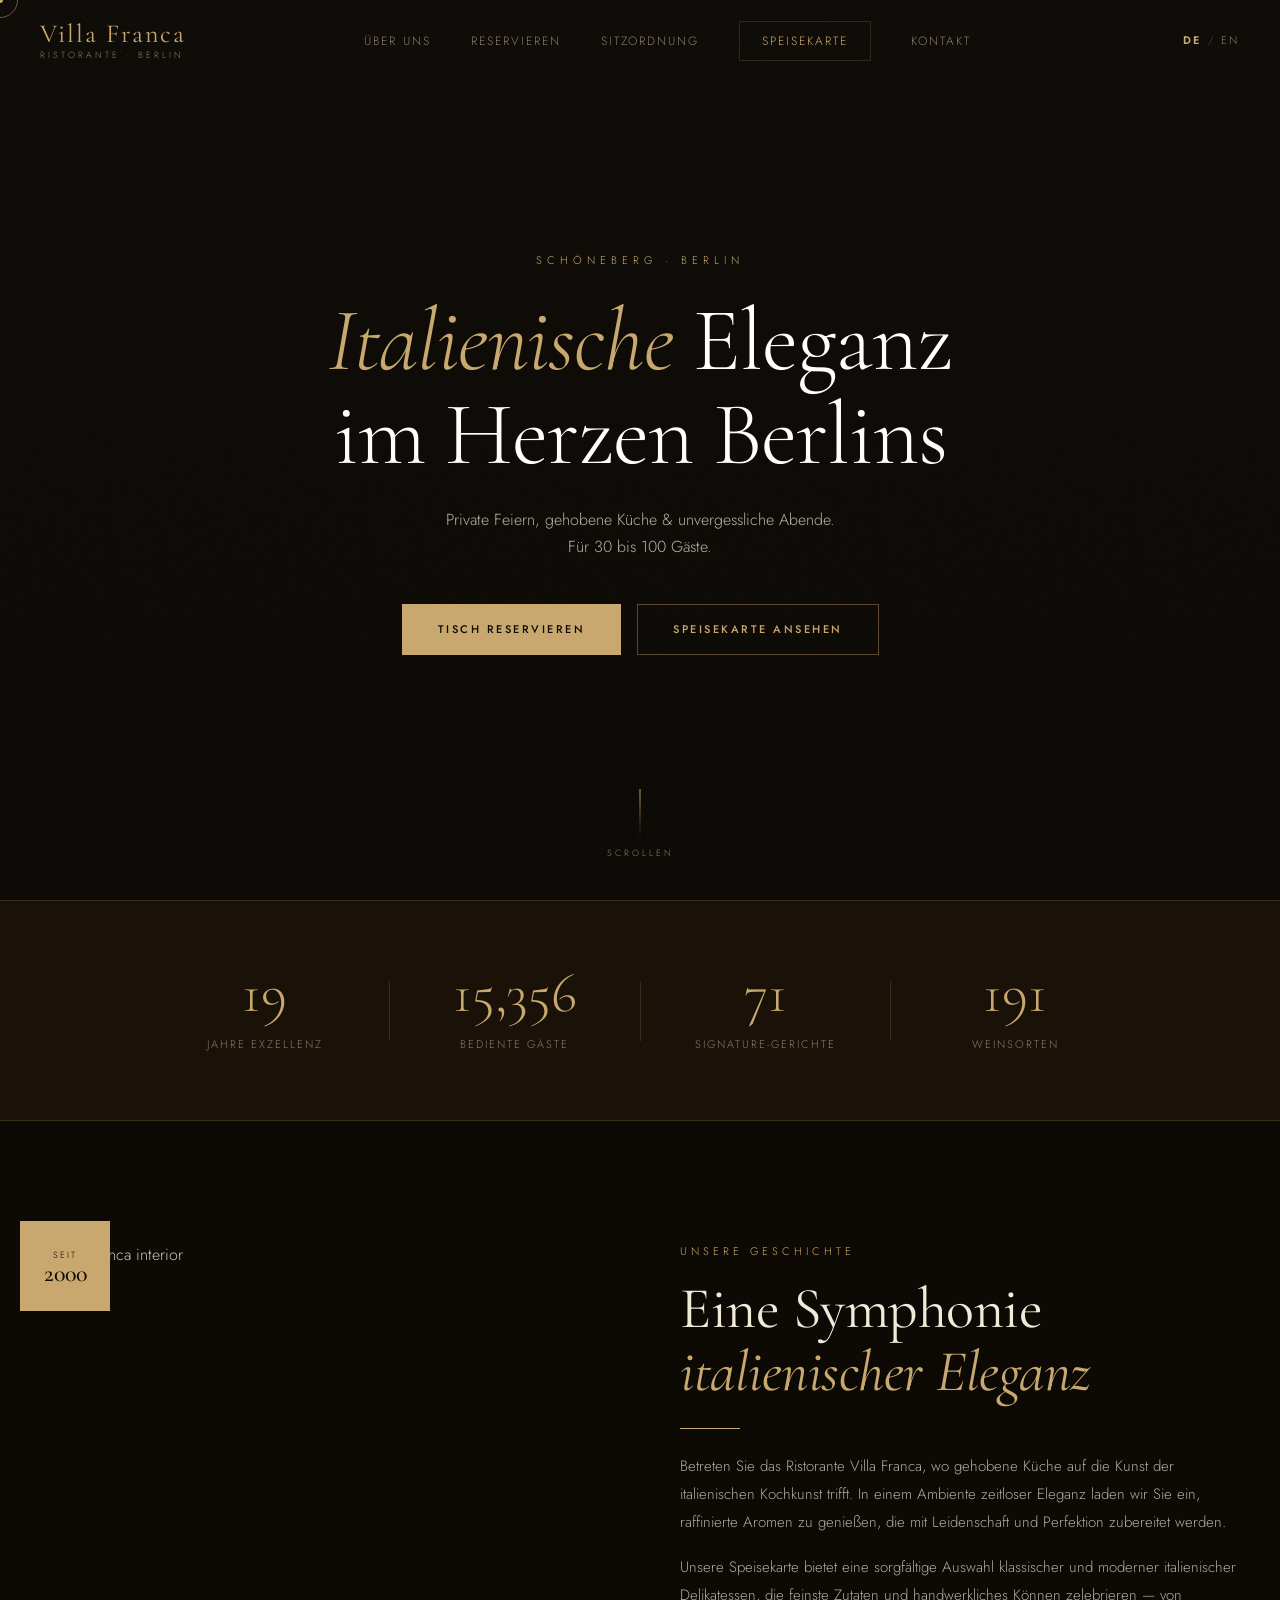
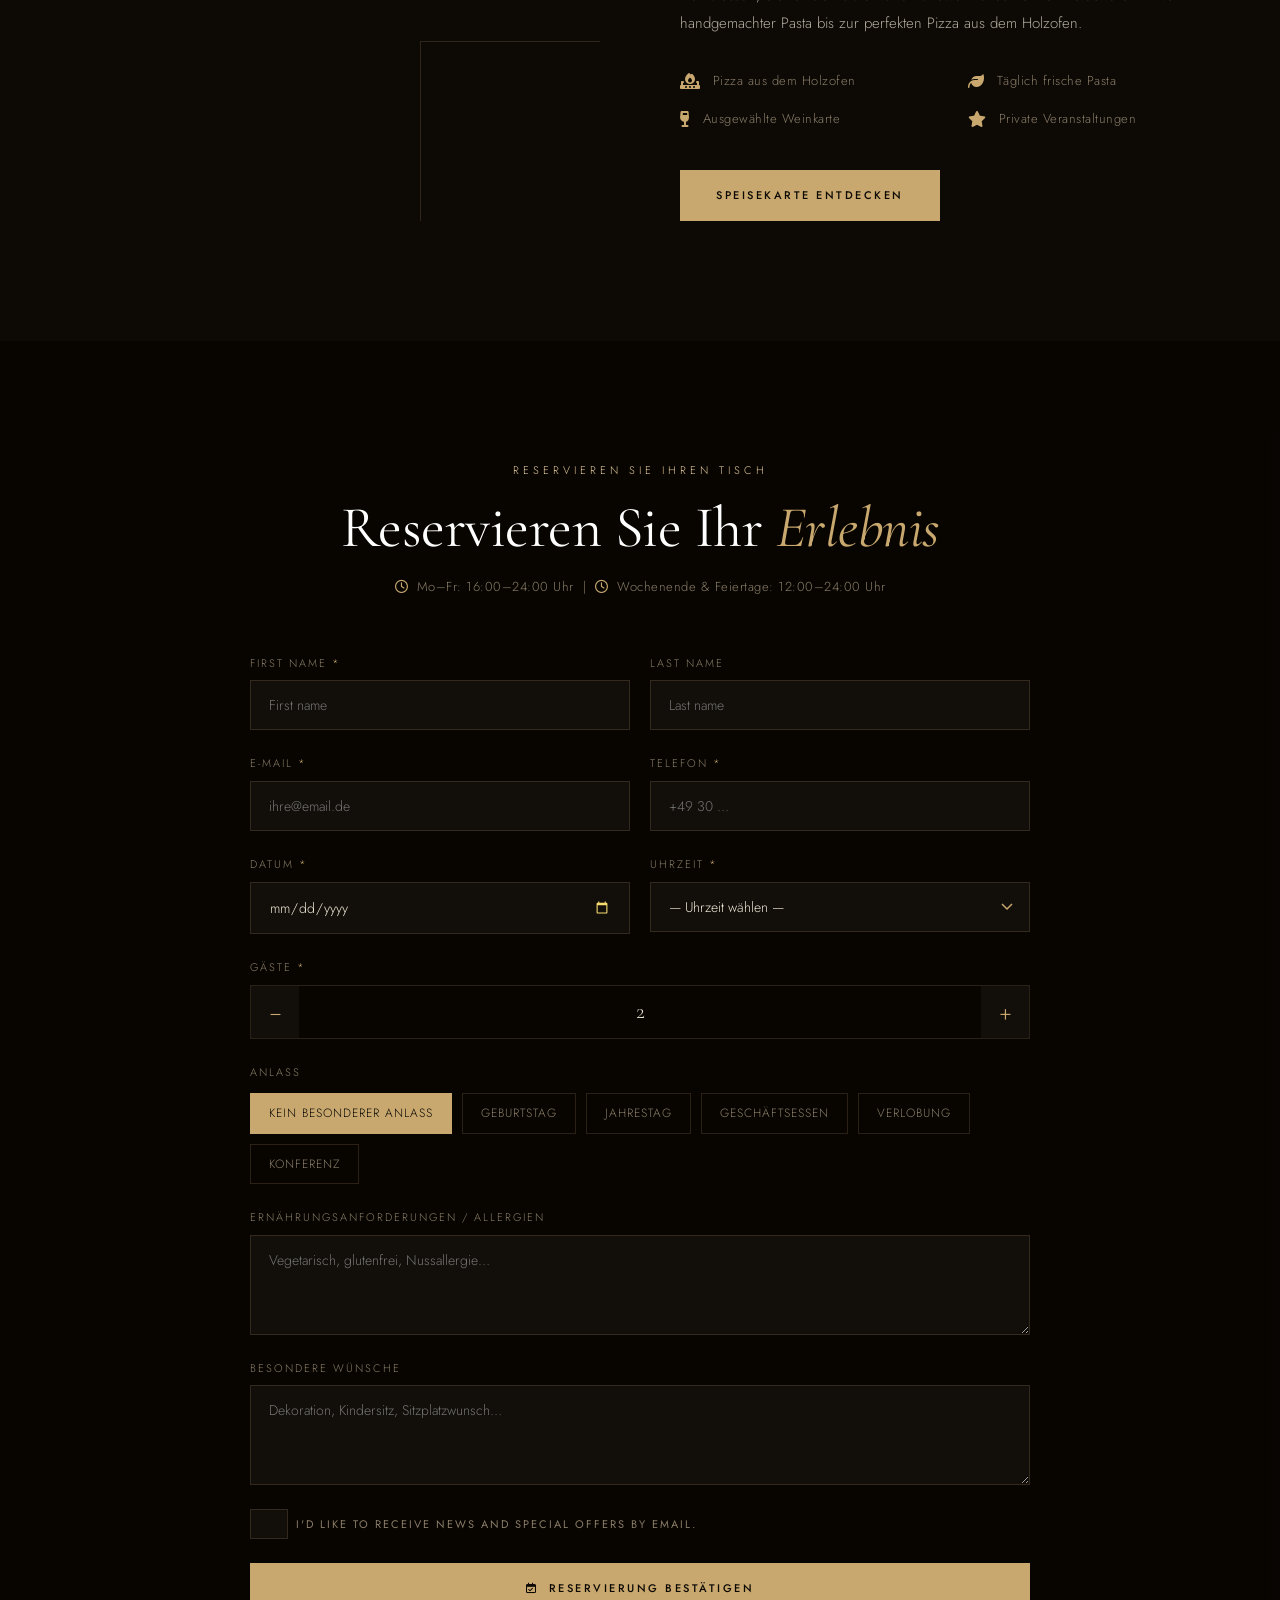
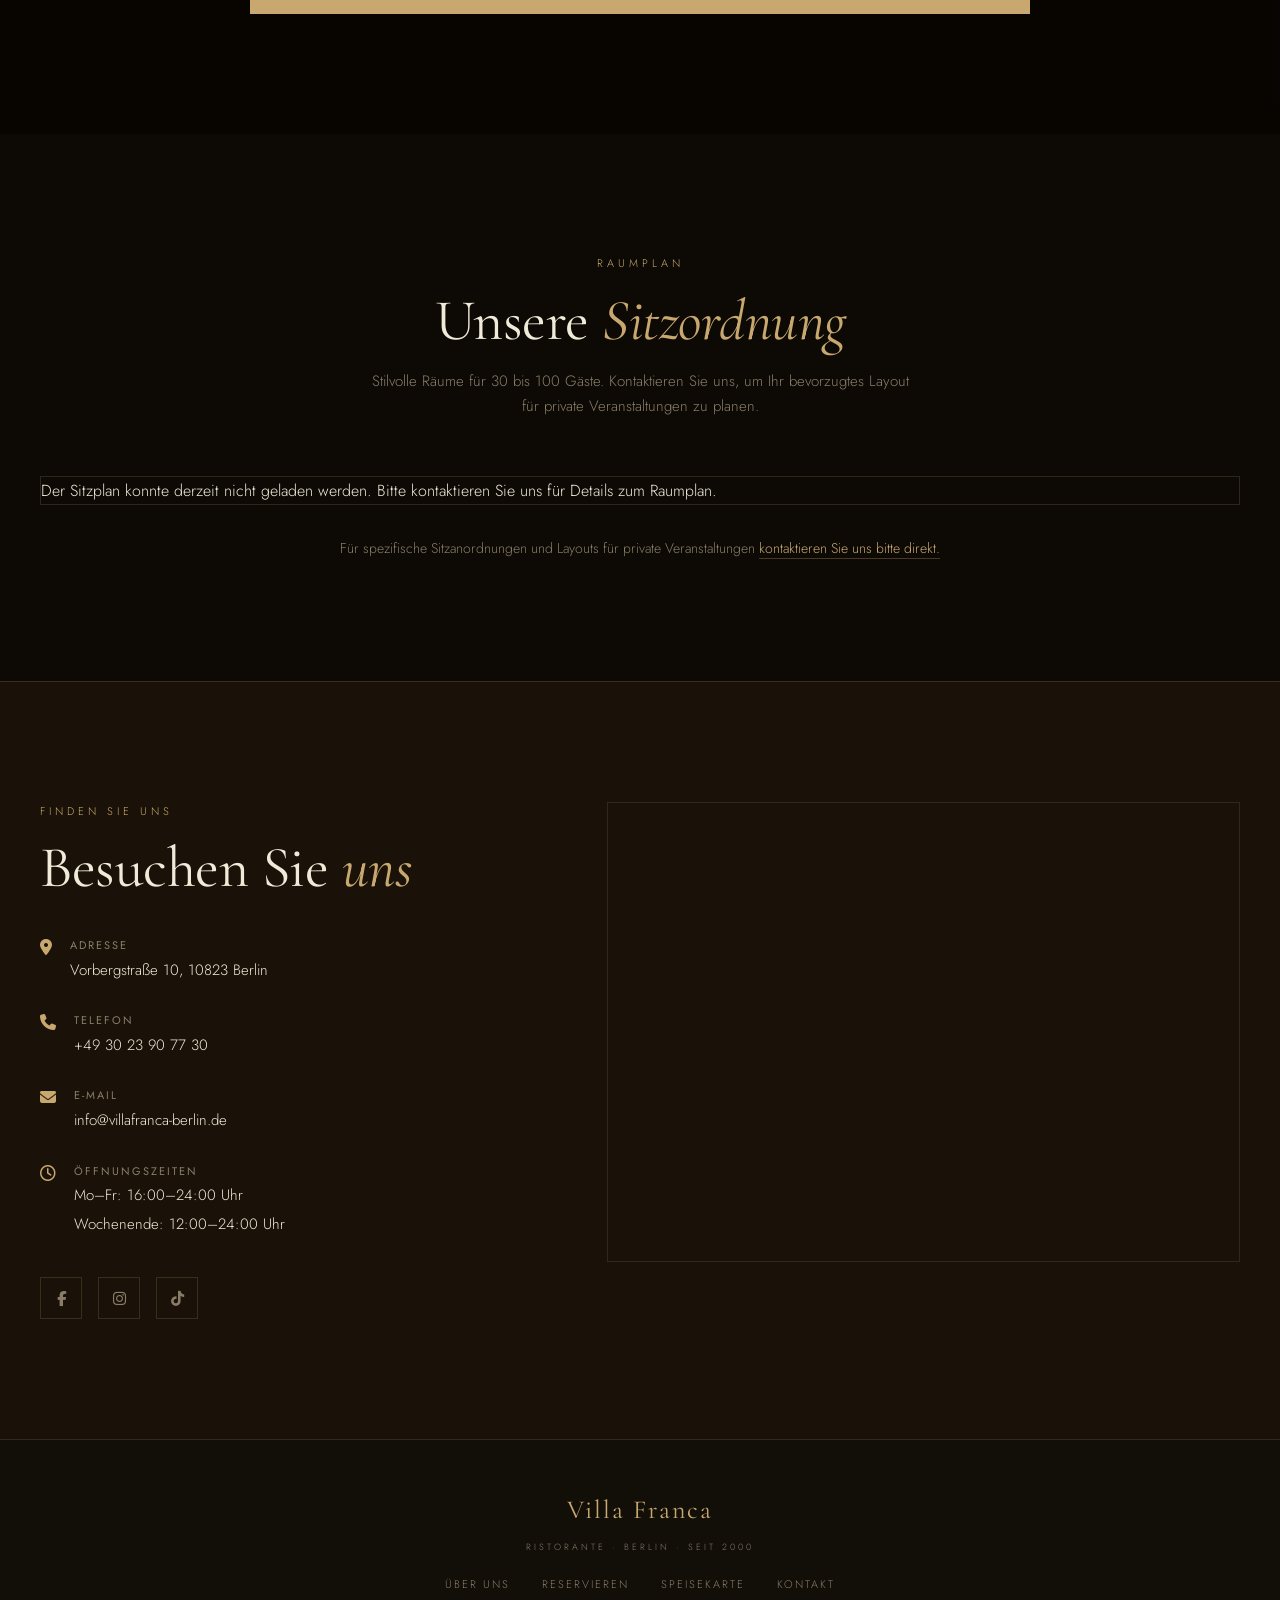
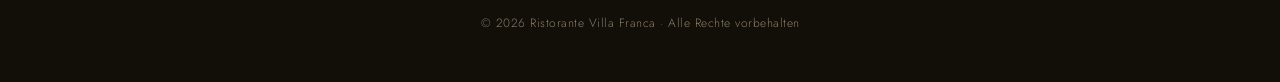
==== commit 78b51c52: "Update copyright year to 2026" ====
--- a/index.html
+++ b/index.html
@@ -381,7 +381,7 @@
         <a href="menu.html" data-i18n="nav.menu">Menu</a>
         <a href="#contact" data-i18n="nav.contact">Contact</a>
       </div>
-      <p class="footer-copy" data-i18n="footer.copy">© 2025 Ristorante Villa Franca · All Rights Reserved</p>
+      <p class="footer-copy" data-i18n="footer.copy">© 2026 Ristorante Villa Franca · All Rights Reserved</p>
     </div>
   </footer>
 
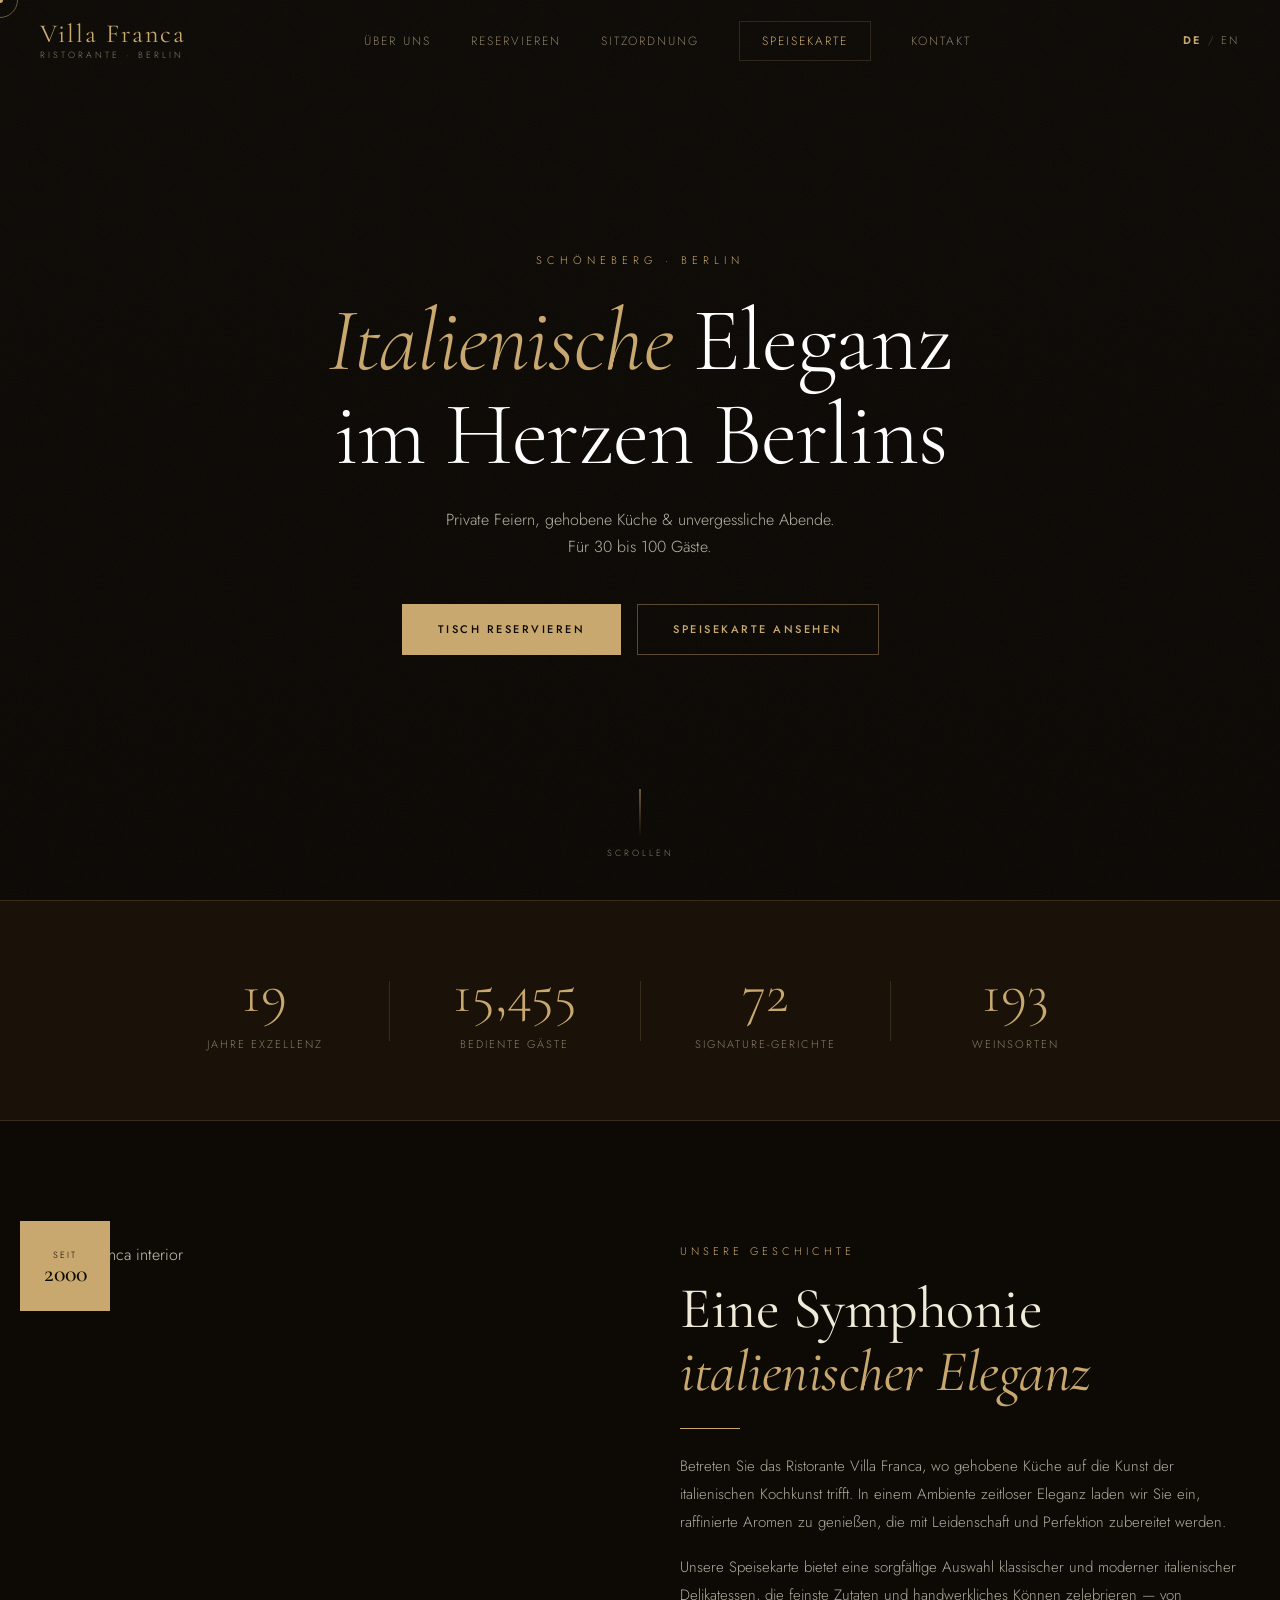
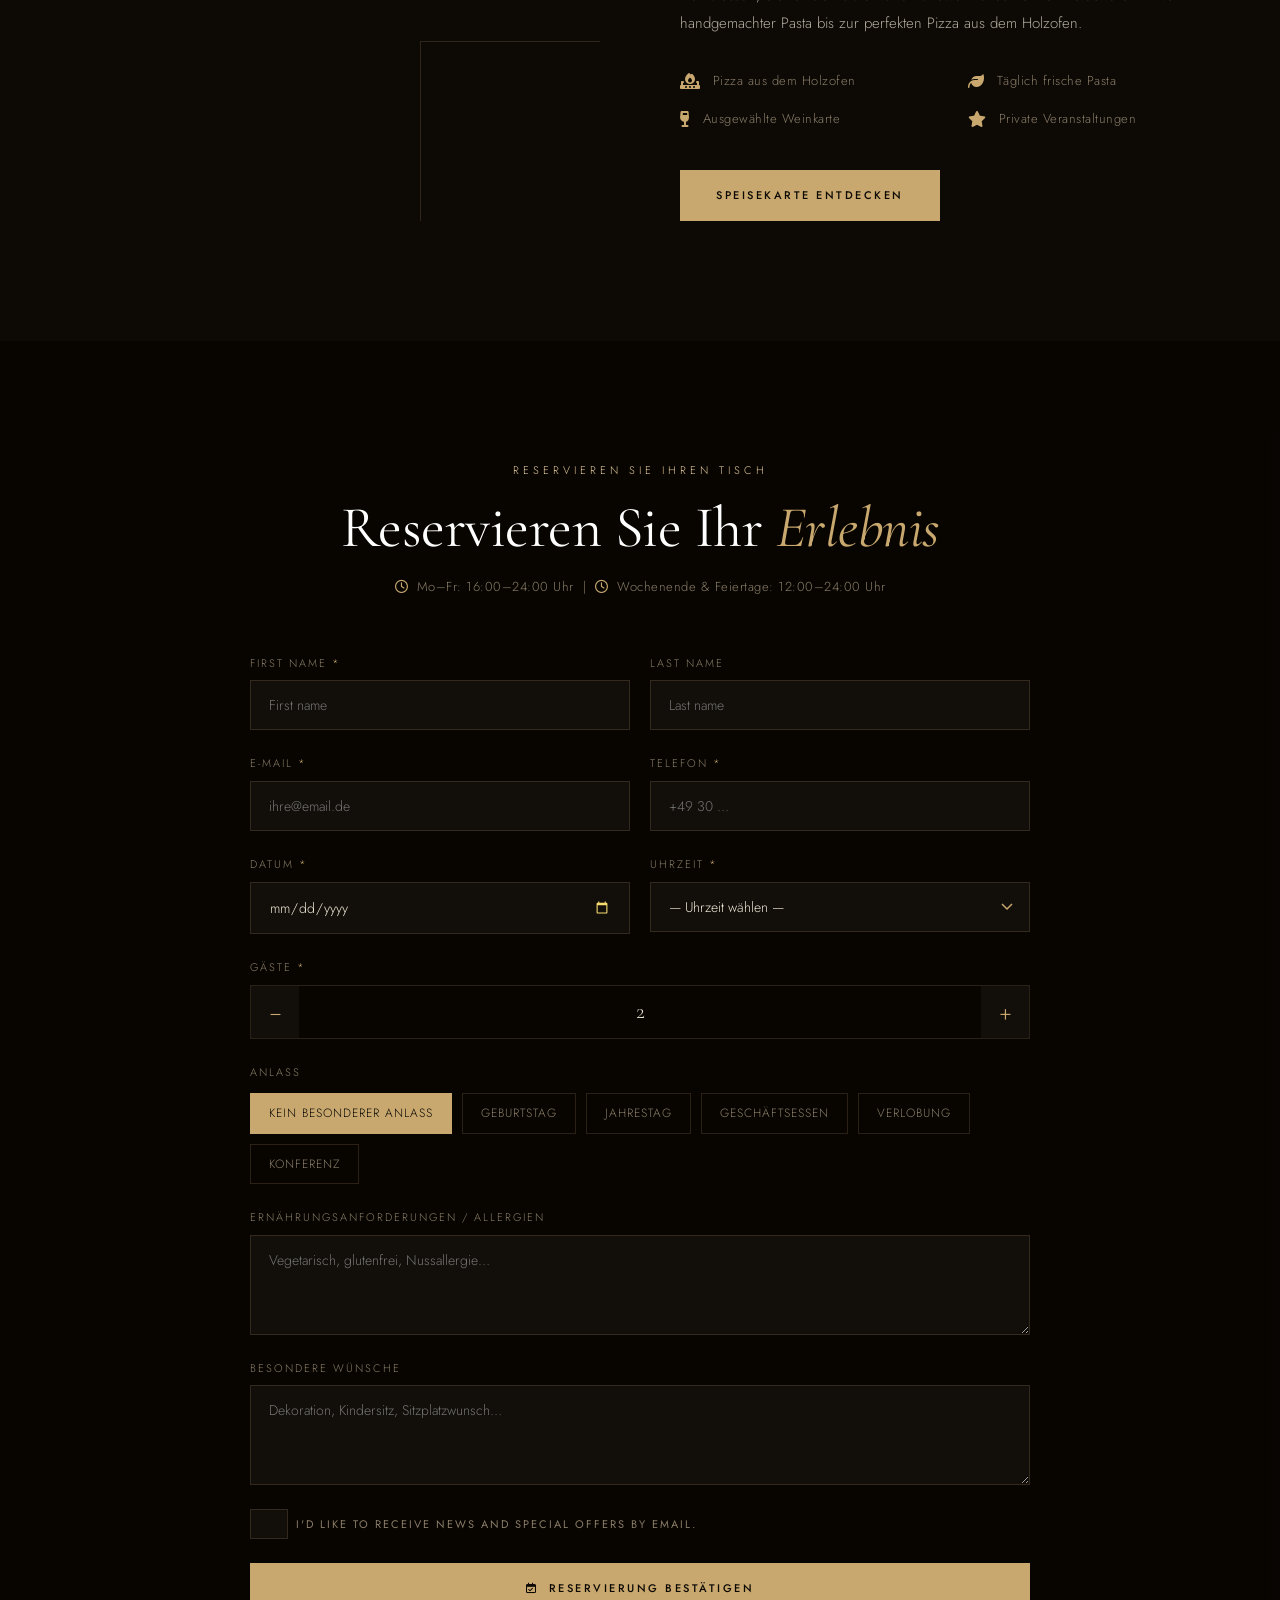
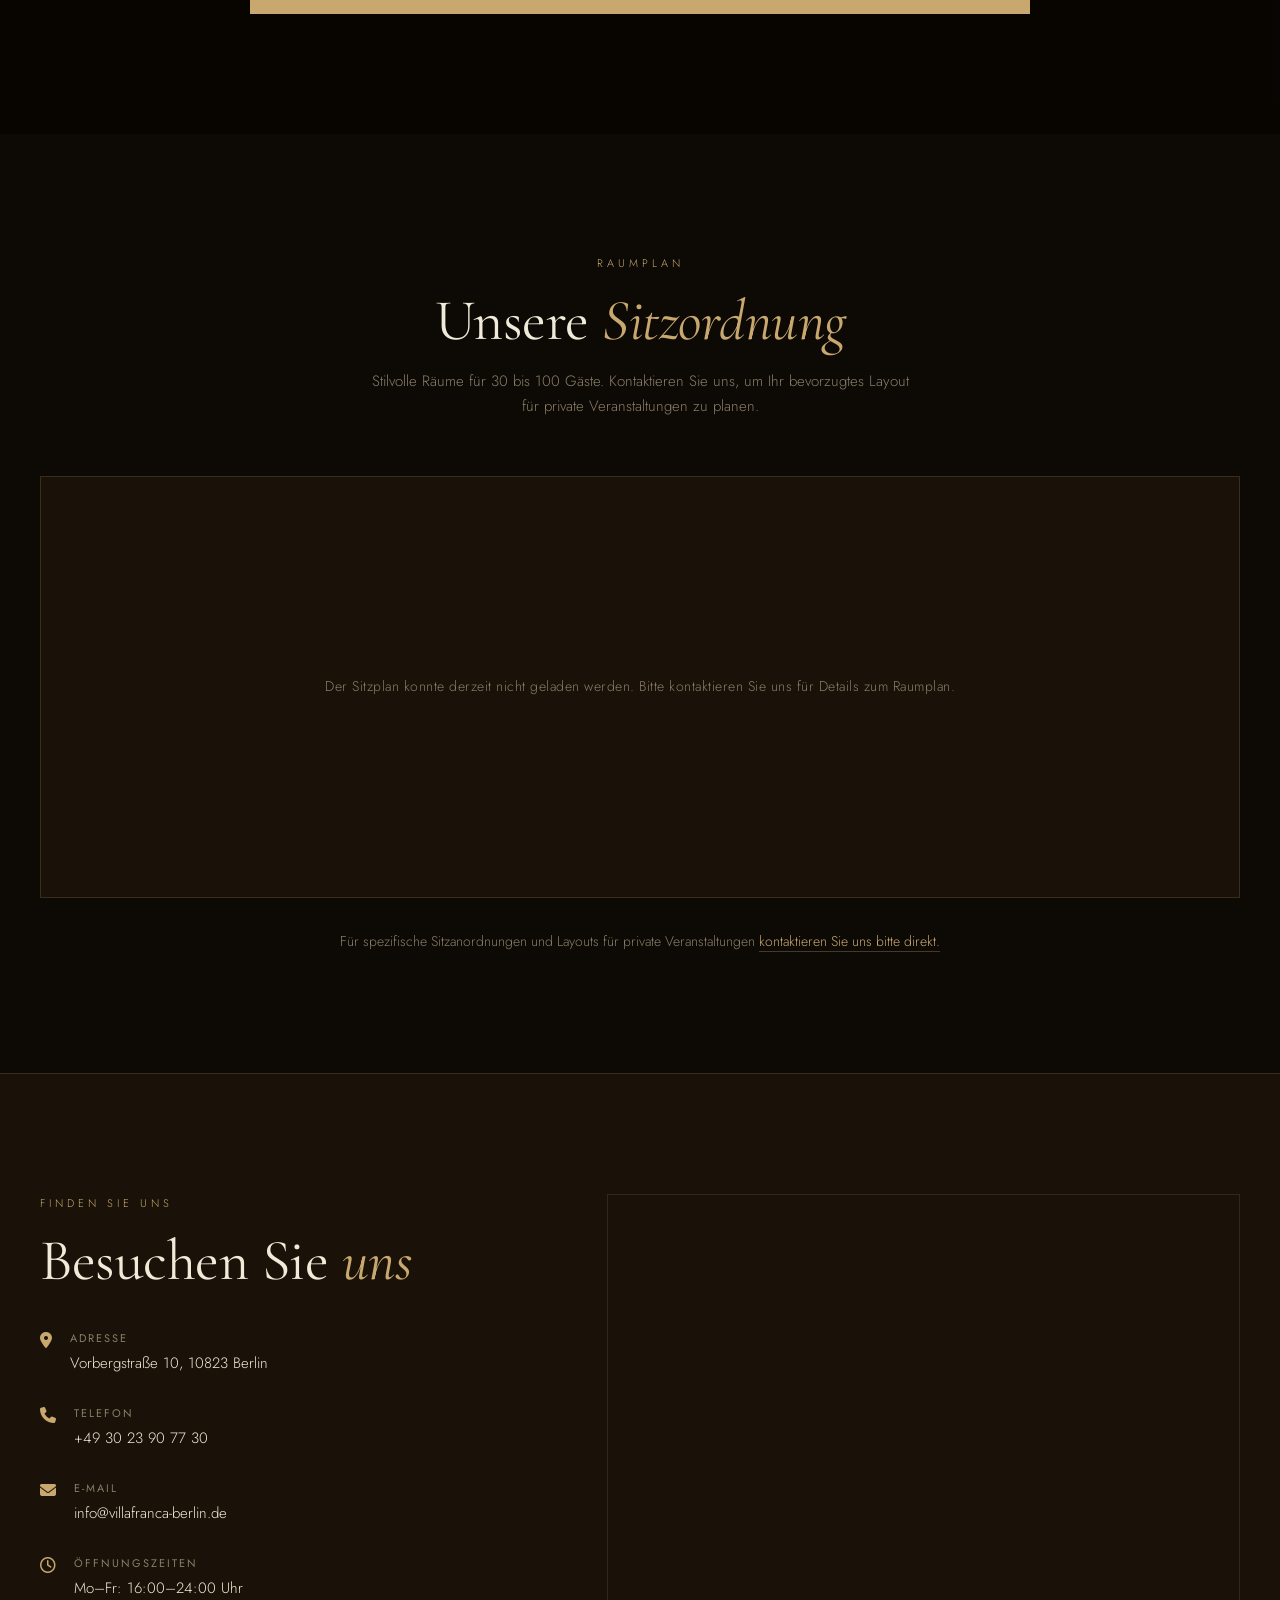
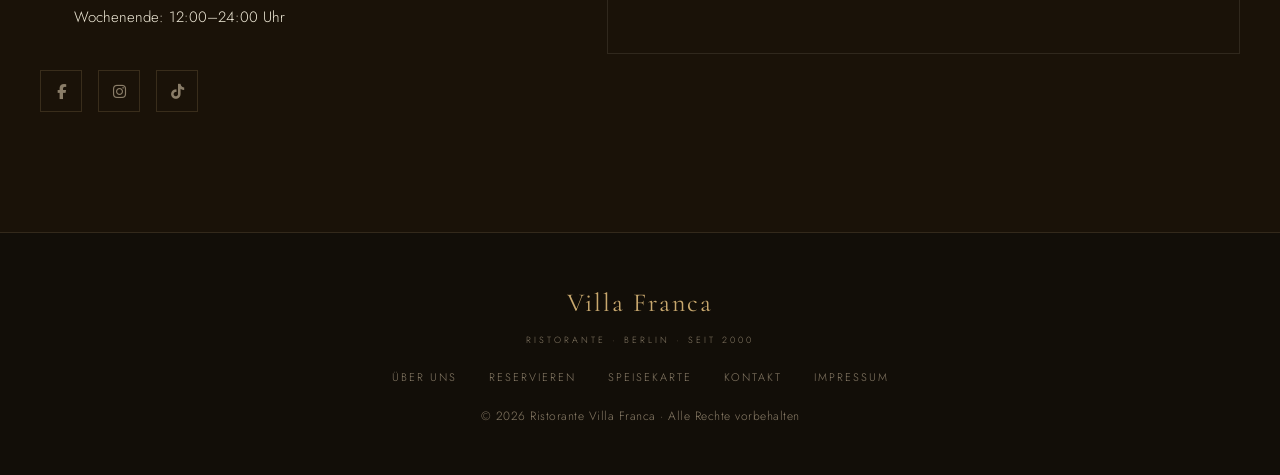
==== commit 2db4f9a5: "impresum" ====
--- a/index.html
+++ b/index.html
@@ -15,7 +15,7 @@
   <link rel="stylesheet" href="https://cdnjs.cloudflare.com/ajax/libs/font-awesome/6.5.0/css/all.min.css">
   <link rel="stylesheet" href="style.css">
   <noscript><style>body{visibility:visible!important;}</style></noscript>
-</head>
+</head> 
 <body>
 
   <!-- PRELOADER -->
@@ -376,10 +376,11 @@
         <span class="logo-sub" data-i18n="footer.brand.sub">RISTORANTE · BERLIN · SINCE 2000</span>
       </div>
       <div class="footer-links">
-        <a href="#about" data-i18n="nav.about">About</a>
-        <a href="#reservation" data-i18n="nav.reserve">Reserve</a>
-        <a href="menu.html" data-i18n="nav.menu">Menu</a>
-        <a href="#contact" data-i18n="nav.contact">Contact</a>
+          <a href="#about" data-i18n="nav.about">About</a>
+          <a href="#reservation" data-i18n="nav.reserve">Reserve</a>
+          <a href="menu.html" data-i18n="nav.menu">Menu</a>
+          <a href="#contact" data-i18n="nav.contact">Contact</a>
+          <a href="impressum.html">Impressum</a>
       </div>
       <p class="footer-copy" data-i18n="footer.copy">© 2026 Ristorante Villa Franca · All Rights Reserved</p>
     </div>
--- a/style.css
+++ b/style.css
@@ -738,6 +738,8 @@
   position: relative;
   border: 1px solid var(--border);
   overflow: hidden;
+  background: var(--surface);
+  min-height: 420px;
 }
 .seatplan-img {
   width: 100%;
@@ -747,6 +749,160 @@
 }
 .seatplan-frame:hover .seatplan-img {
   transform: scale(1.02);
+}
+
+/* ── SEAT PLAN: dynamic renderer ── */
+.seatplan-controls {
+  display: flex;
+  flex-direction: column;
+  align-items: center;
+  gap: 14px;
+  margin-bottom: 28px;
+}
+.seatplan-locations,
+.seatplan-floors {
+  display: flex;
+  flex-wrap: wrap;
+  justify-content: center;
+  gap: 10px;
+}
+.seatplan-floors { display: none; }
+.seatplan-loc-btn,
+.seatplan-floor-btn {
+  padding: 9px 20px;
+  border: 1px solid var(--border);
+  background: none;
+  font-family: var(--font-body);
+  font-size: 12px;
+  letter-spacing: 1px;
+  text-transform: uppercase;
+  color: var(--text-muted);
+  transition: all 0.2s;
+  cursor: none;
+}
+.seatplan-loc-btn:hover,
+.seatplan-floor-btn:hover { border-color: var(--gold); color: var(--gold); }
+.seatplan-loc-btn.active,
+.seatplan-floor-btn.active {
+  background: var(--gold);
+  border-color: var(--gold);
+  color: var(--bg);
+}
+.seatplan-floor-btn {
+  padding: 7px 16px;
+  font-size: 11px;
+}
+
+.seatplan-loading,
+.seatplan-error {
+  display: flex;
+  flex-direction: column;
+  align-items: center;
+  justify-content: center;
+  gap: 14px;
+  min-height: 420px;
+  padding: 60px 24px;
+  color: var(--text-muted);
+  font-size: 14px;
+  letter-spacing: 0.5px;
+  text-align: center;
+}
+.seatplan-loading i { font-size: 28px; color: var(--gold); }
+
+.seatplan-svg {
+  display: block;
+  width: 100%;
+  height: auto;
+}
+
+.seatplan-zone-label {
+  font-family: var(--font-body);
+  font-size: 12px;
+  letter-spacing: 1.5px;
+  text-transform: uppercase;
+  pointer-events: none;
+}
+.seatplan-zone--indoor {
+  fill: rgba(200, 168, 110, 0.07);
+  stroke: var(--gold);
+  stroke-width: 1.5;
+}
+.seatplan-zone--outdoor {
+  fill: rgba(240, 234, 216, 0.045);
+  stroke: var(--gold-light);
+  stroke-width: 1.5;
+  stroke-dasharray: 7 5;
+}
+.seatplan-zone-label--indoor { fill: var(--gold); }
+.seatplan-zone-label--outdoor { fill: var(--gold-light); }
+
+.seatplan-table rect,
+.seatplan-table circle {
+  fill: var(--surface-2);
+  stroke: rgba(200, 168, 110, 0.45);
+  stroke-width: 1;
+  transition: stroke 0.2s, filter 0.2s;
+}
+.seatplan-table:hover rect,
+.seatplan-table:hover circle {
+  stroke: var(--gold);
+  filter: drop-shadow(0 0 6px rgba(200, 168, 110, 0.35));
+}
+.seatplan-table-num {
+  font-family: var(--font-body);
+  font-size: 11px;
+  font-weight: 500;
+  fill: var(--text);
+  pointer-events: none;
+}
+.seatplan-table-cap {
+  font-family: var(--font-body);
+  font-size: 9px;
+  fill: var(--text-muted);
+  pointer-events: none;
+}
+.seatplan-bar rect {
+  fill: var(--gold);
+  stroke: none;
+}
+.seatplan-bar:hover rect { filter: drop-shadow(0 0 6px rgba(200, 168, 110, 0.5)); }
+.seatplan-bar-label {
+  font-family: var(--font-body);
+  font-size: 11px;
+  font-weight: 600;
+  letter-spacing: 1.5px;
+  text-transform: uppercase;
+  fill: var(--bg);
+  pointer-events: none;
+}
+
+.seatplan-legend {
+  display: flex;
+  justify-content: center;
+  gap: 28px;
+  margin-top: 24px;
+}
+.seatplan-legend-item {
+  display: inline-flex;
+  align-items: center;
+  gap: 8px;
+  font-size: 12px;
+  letter-spacing: 0.5px;
+  color: var(--text-muted);
+}
+.seatplan-legend-swatch {
+  width: 18px;
+  height: 18px;
+  border-radius: 3px;
+  display: inline-block;
+}
+.seatplan-legend-swatch--indoor {
+  background: rgba(200, 168, 110, 0.1);
+  border: 1.5px solid var(--gold);
+}
+.seatplan-legend-swatch--outdoor {
+  background: rgba(240, 234, 216, 0.06);
+  border: 1.5px dashed var(--gold-light);
 }
 .seatplan-cta {
   text-align: center;
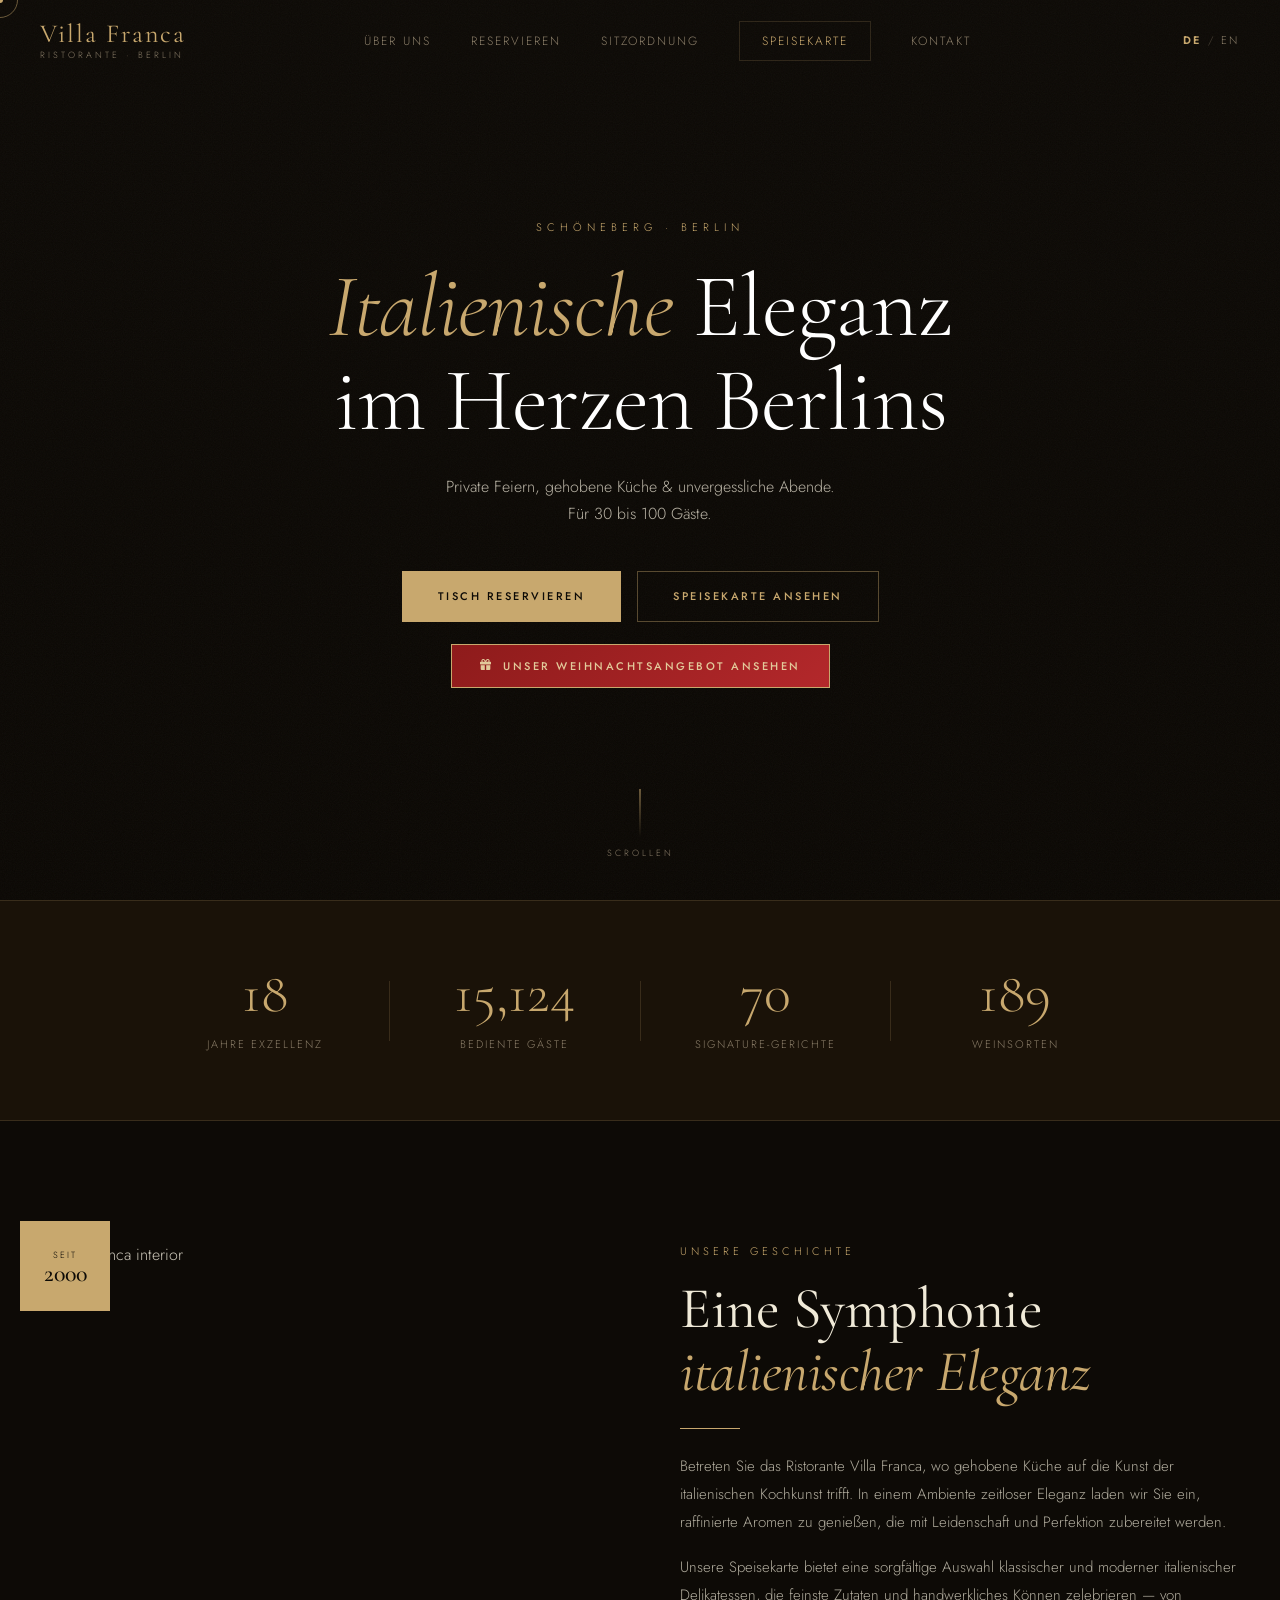
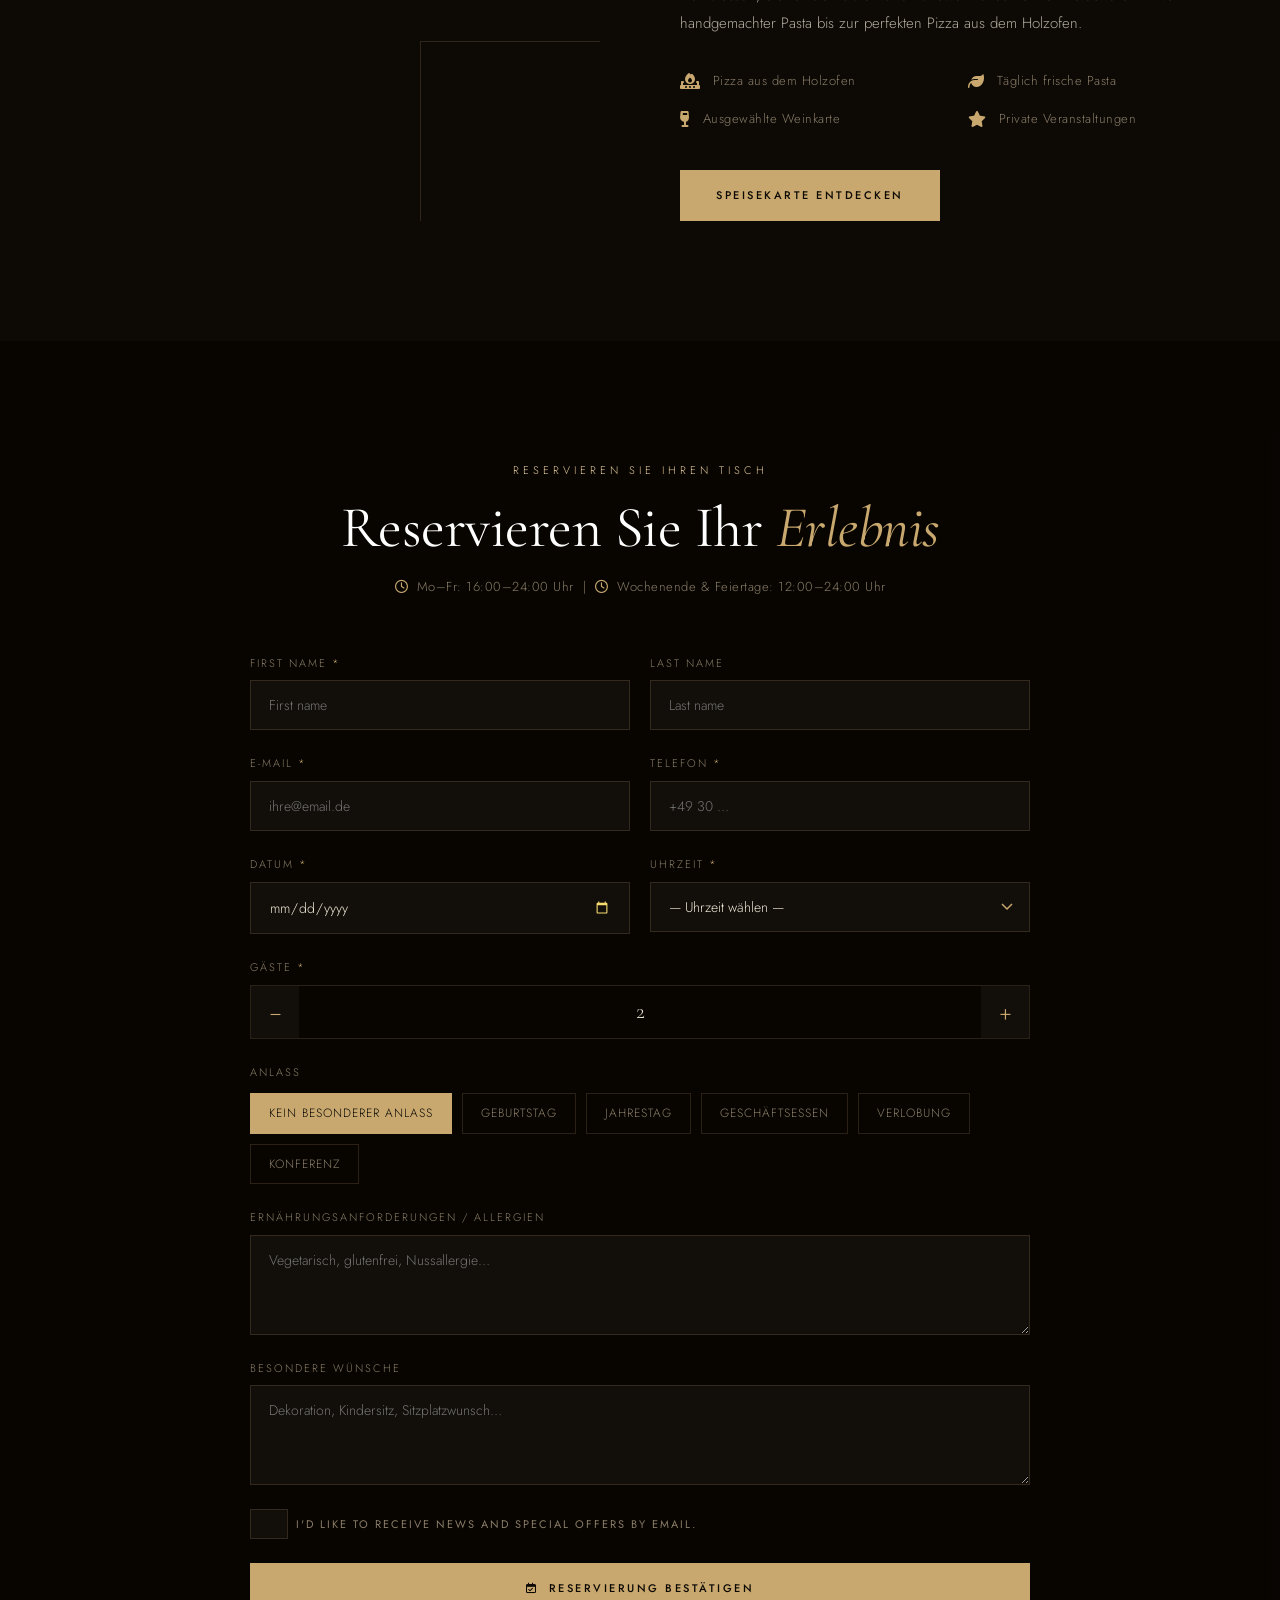
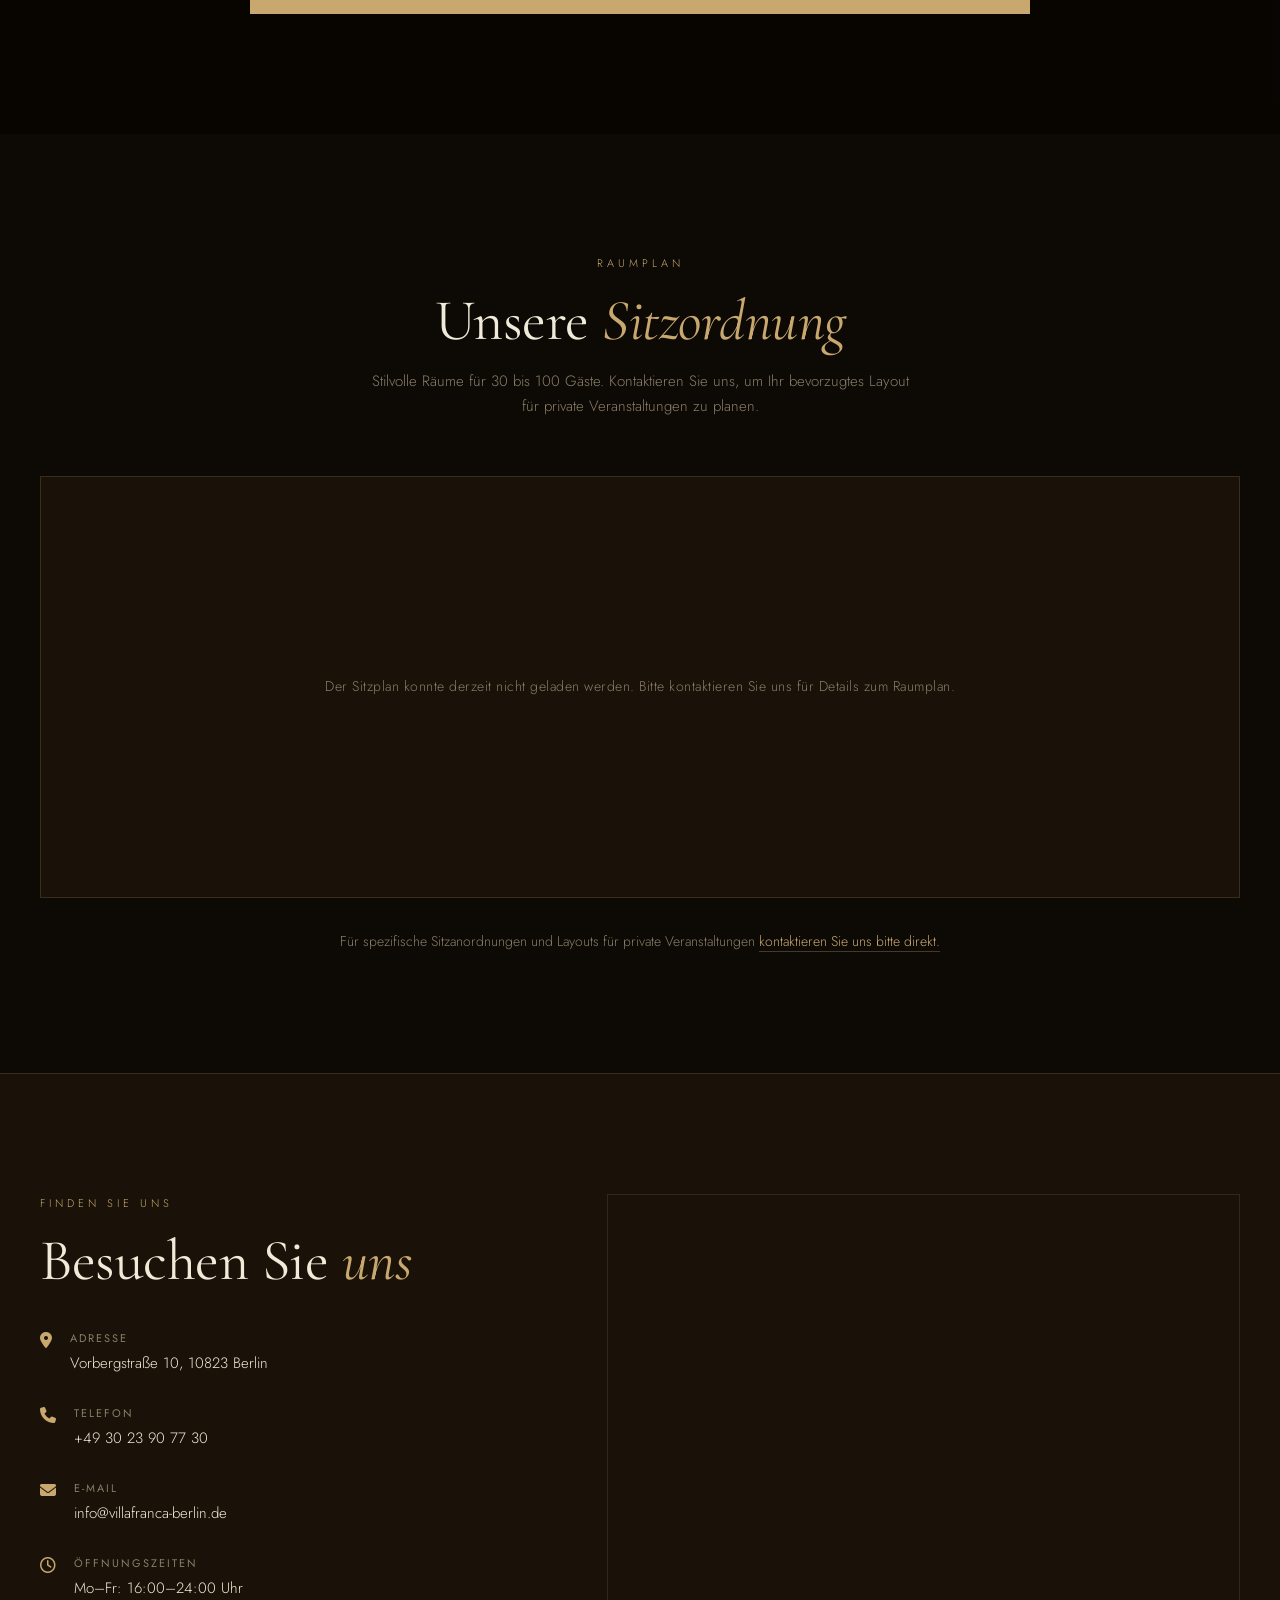
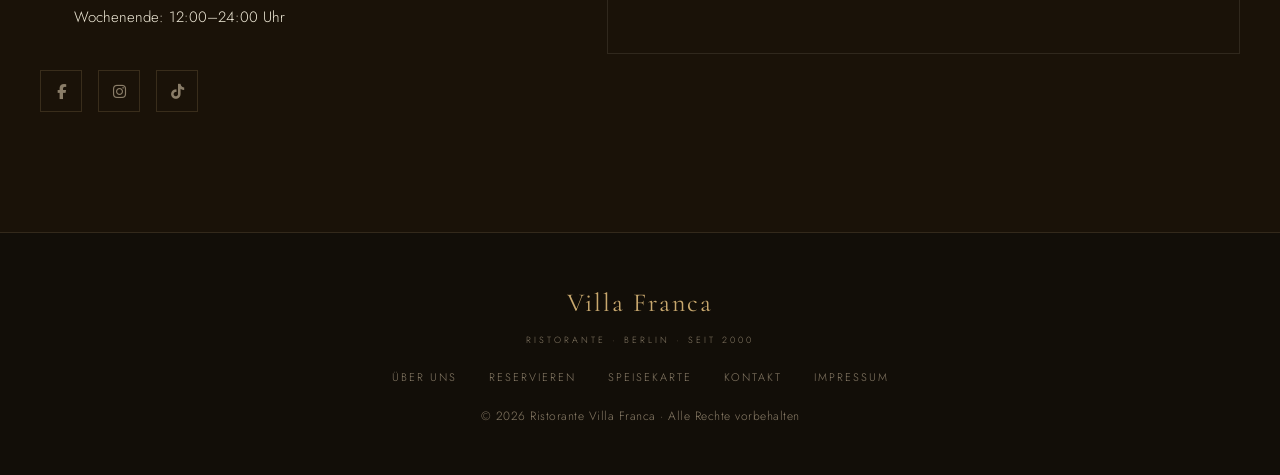
==== commit ed132f89: "christmas update" ====
--- a/index.html
+++ b/index.html
@@ -87,12 +87,23 @@
         <a href="#reservation" class="btn-gold" data-i18n="hero.cta.reserve">Reserve a Table</a>
         <a href="menu.html" class="btn-ghost" data-i18n="hero.cta.menu">View Menu</a>
       </div>
+      <!-- Seasonal: shown by script.js only until 31.12.2026 -->
+      <button type="button" class="btn-xmas reveal" id="xmasBtn" hidden>
+        <i class="fa-solid fa-gift"></i>
+        <span data-i18n="hero.cta.xmas">View our Christmas Menu</span>
+      </button>
     </div>
     <div class="hero-scroll">
       <div class="scroll-line"></div>
       <span data-i18n="hero.scroll">Scroll</span>
     </div>
   </section>
+
+  <!-- CHRISTMAS POSTER MODAL -->
+  <div class="xmas-modal" id="xmasModal" role="dialog" aria-modal="true" aria-label="Weihnachtsangebot" hidden>
+    <button type="button" class="xmas-close" id="xmasClose" aria-label="Close">&times;</button>
+    <img src="weihnachten-2026.jpg" alt="Weihnachtsangebot – Ristorante Villa Franca" loading="lazy">
+  </div>
 
   <!-- STATS -->
   <section id="stats">
--- a/style.css
+++ b/style.css
@@ -385,6 +385,56 @@
   flex-wrap: wrap;
   transition-delay: 0.65s;
 }
+.btn-xmas {
+  display: inline-flex;
+  align-items: center;
+  gap: 10px;
+  margin-top: 22px;
+  padding: 12px 28px;
+  background: linear-gradient(135deg, #8e1b1b, #b3282b);
+  border: 1px solid var(--gold);
+  color: var(--gold-light);
+  font-family: var(--font-body);
+  font-size: 11px;
+  font-weight: 500;
+  letter-spacing: 2.5px;
+  text-transform: uppercase;
+  cursor: pointer;
+  transition-delay: 0.8s;
+  transition-property: opacity, transform, box-shadow, filter;
+}
+.btn-xmas[hidden] { display: none; }
+.btn-xmas:hover { filter: brightness(1.15); box-shadow: 0 0 24px rgba(179,40,43,0.45); }
+
+.xmas-modal {
+  position: fixed;
+  inset: 0;
+  z-index: 10000;
+  display: flex;
+  align-items: center;
+  justify-content: center;
+  padding: 16px;
+  background: rgba(0,0,0,0.88);
+}
+.xmas-modal[hidden] { display: none; }
+.xmas-modal img {
+  max-width: 100%;
+  max-height: 100%;
+  object-fit: contain;
+  box-shadow: var(--shadow);
+}
+.xmas-close {
+  position: absolute;
+  top: 12px;
+  right: 18px;
+  background: none;
+  border: none;
+  color: var(--gold-light);
+  font-size: 40px;
+  line-height: 1;
+  cursor: pointer;
+}
+
 .hero-scroll {
   position: absolute;
   bottom: 40px;
